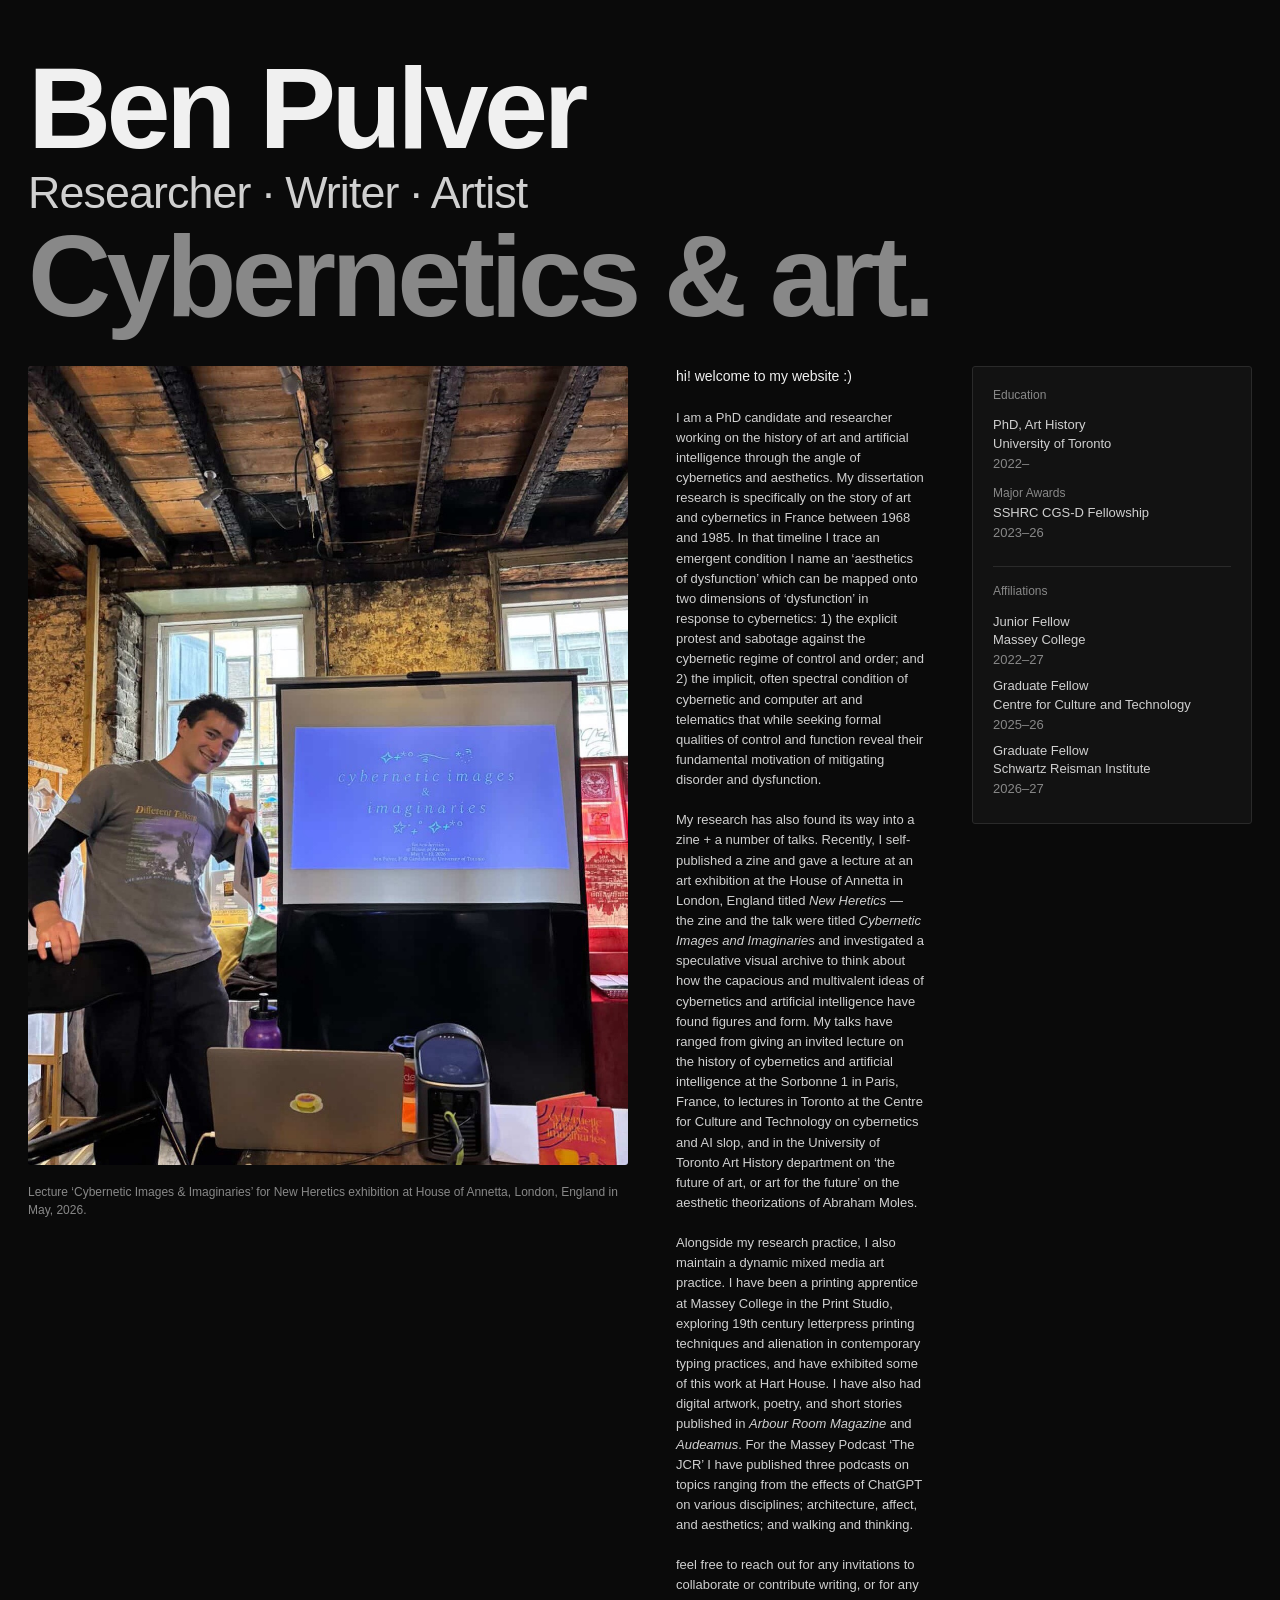
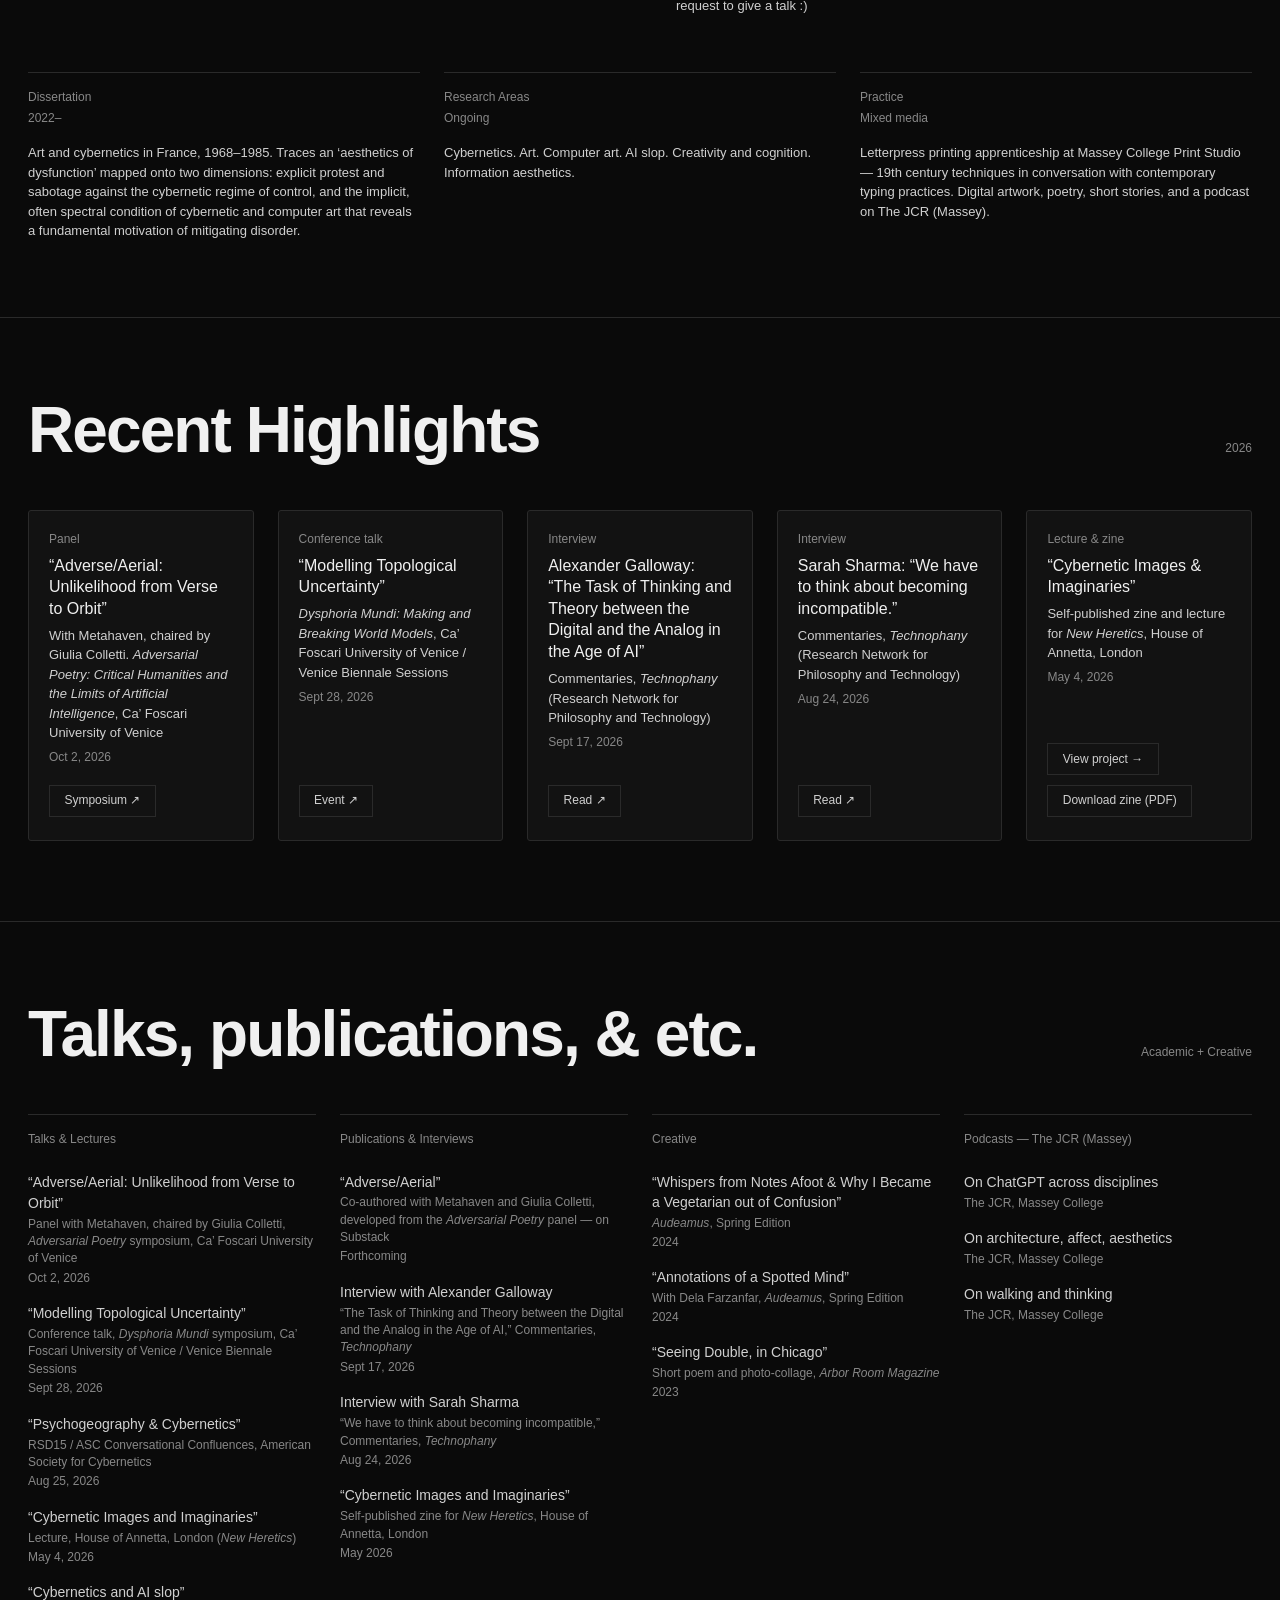
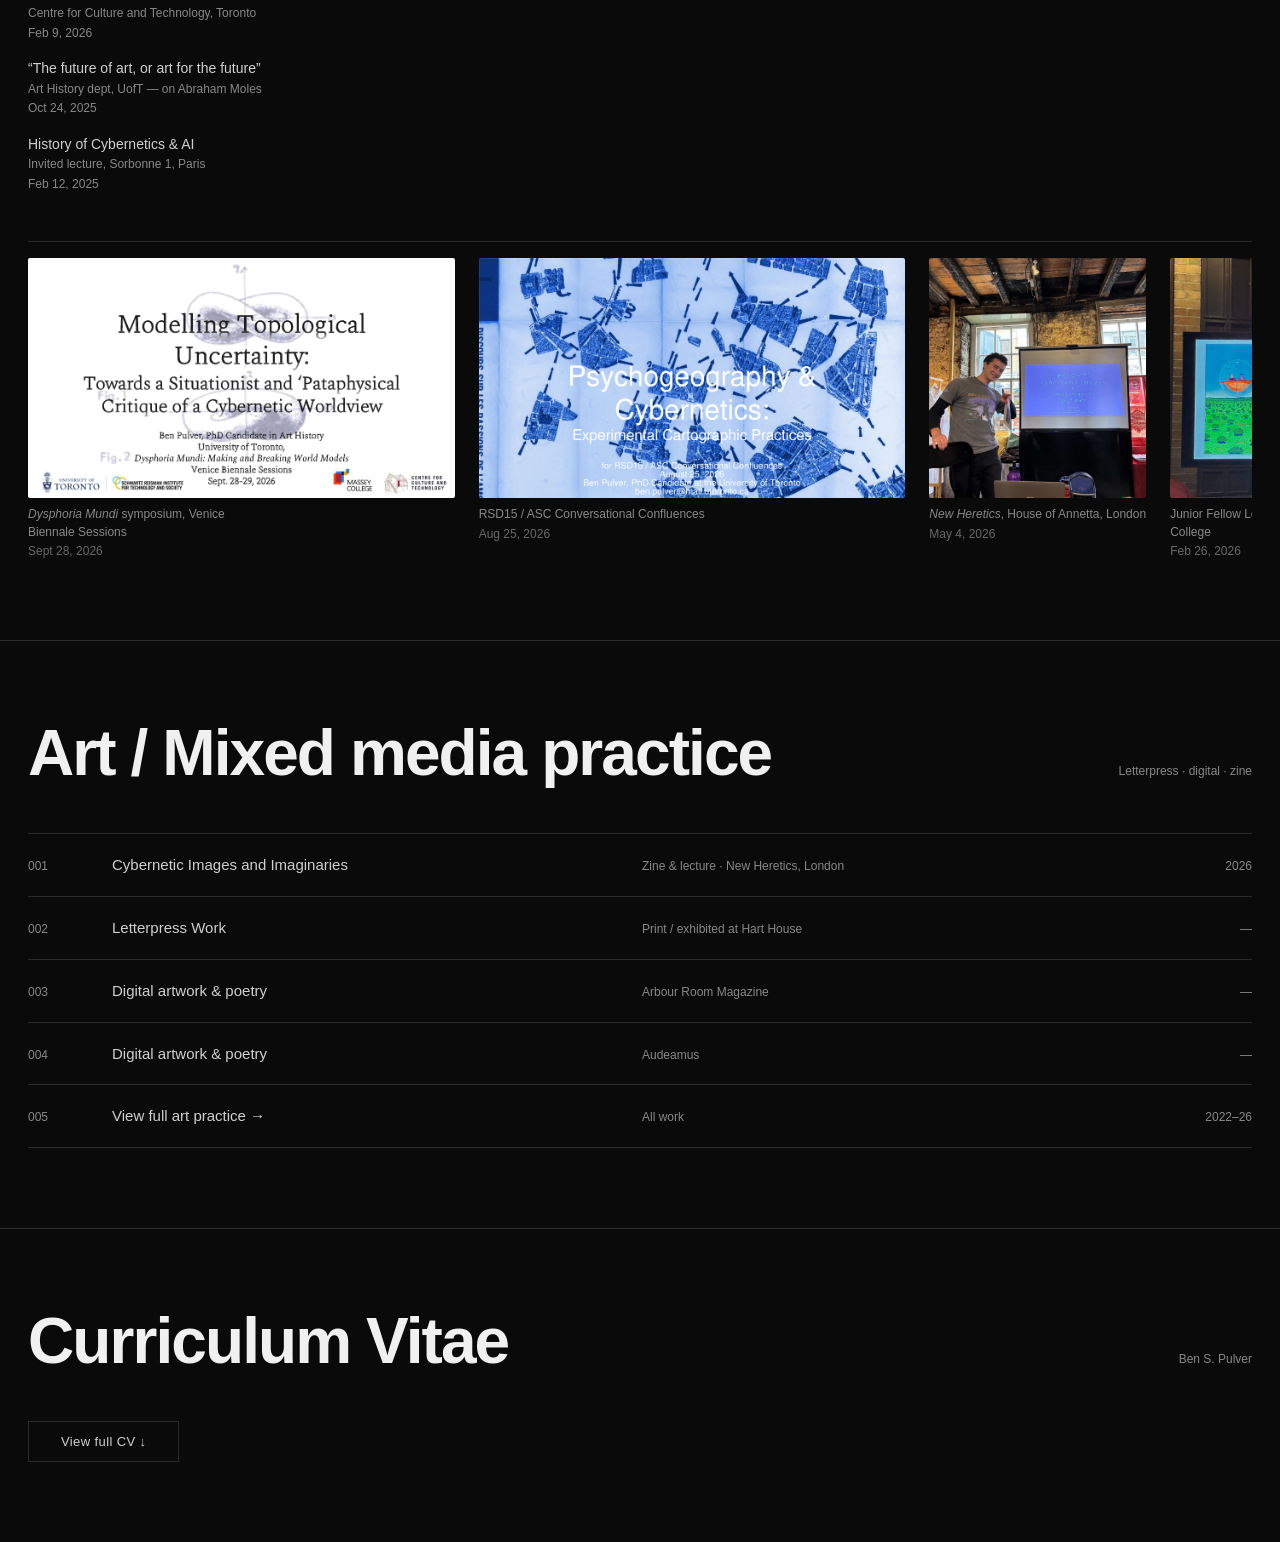
==== index.html @ 5dc437c5 "Creative column: list specific Audeamus and Arbor Room pieces from CV Co-Authored-By: Claude Opus 5." ====
<!DOCTYPE html>
<html lang="en">
<head>
    <meta charset="UTF-8">
    <meta name="viewport" content="width=device-width, initial-scale=1.0">
    <title>Ben Pulver — Cybernetics, Art, Aesthetics</title>
    <link rel="stylesheet" href="bold.css?v=20261009b">
    <link rel="stylesheet" href="art.css?v=20261009b">
</head>
<body>
    <section class="hero">
        <div class="hero-title">
            <div class="video-text-wrap">
                <h1>
                    <span class="line">Ben Pulver</span>
                    <span class="line line--tagline">Researcher · Writer · Artist</span>
                    <span class="line line--accent">Cybernetics &amp; art.</span>
                </h1>
                <video class="text-video" autoplay loop muted playsinline>
                    <source src="assets/water.mp4" type="video/mp4">
                    <source src="assets/water-raw.mov" type="video/quicktime">
                </video>
            </div>

            <div class="hero-intro">
                <figure class="hero-photo">
                    <img src="assets/talk-london.jpg" alt="Ben Pulver presenting Cybernetic Images and Imaginaries at House of Annetta, London">
                    <figcaption>Lecture &lsquo;Cybernetic Images &amp; Imaginaries&rsquo; for New Heretics exhibition at House of Annetta, London, England in May, 2026.</figcaption>
                </figure>
                <aside class="hero-aside">
                    <p class="welcome-line">hi! welcome to my website :)</p>
                    <p>
                        I am a PhD candidate and researcher working on the history of art and artificial intelligence through the angle of cybernetics and aesthetics. My dissertation research is specifically on the story of art and cybernetics in France between 1968 and 1985. In that timeline I trace an emergent condition I name an &lsquo;aesthetics of dysfunction&rsquo; which can be mapped onto two dimensions of &lsquo;dysfunction&rsquo; in response to cybernetics: 1) the explicit protest and sabotage against the cybernetic regime of control and order; and 2) the implicit, often spectral condition of cybernetic and computer art and telematics that while seeking formal qualities of control and function reveal their fundamental motivation of mitigating disorder and dysfunction.
                    </p>
                    <p>
                        My research has also found its way into a zine + a number of talks. Recently, I self-published a zine and gave a lecture at an art exhibition at the House of Annetta in London, England titled <em>New Heretics</em> &mdash; the zine and the talk were titled <em>Cybernetic Images and Imaginaries</em> and investigated a speculative visual archive to think about how the capacious and multivalent ideas of cybernetics and artificial intelligence have found figures and form. My talks have ranged from giving an invited lecture on the history of cybernetics and artificial intelligence at the Sorbonne 1 in Paris, France, to lectures in Toronto at the Centre for Culture and Technology on cybernetics and AI slop, and in the University of Toronto Art History department on &lsquo;the future of art, or art for the future&rsquo; on the aesthetic theorizations of Abraham Moles.
                    </p>
                    <p>
                        Alongside my research practice, I also maintain a dynamic mixed media art practice. I have been a printing apprentice at Massey College in the Print Studio, exploring 19th century letterpress printing techniques and alienation in contemporary typing practices, and have exhibited some of this work at Hart House. I have also had digital artwork, poetry, and short stories published in <em>Arbour Room Magazine</em> and <em>Audeamus</em>. For the Massey Podcast &lsquo;The JCR&rsquo; I have published three podcasts on topics ranging from the effects of ChatGPT on various disciplines; architecture, affect, and aesthetics; and walking and thinking.
                    </p>
                    <p class="hero-meta">
                        feel free to reach out for any invitations to collaborate or contribute writing, or for any request to give a talk :)
                    </p>
                </aside>
                <aside class="hero-cv">
                    <div class="cv-block">
                        <span class="cv-label">Education</span>
                        <div class="cv-item">
                            <span>PhD, Art History</span>
                            <span>University of Toronto</span>
                            <span class="cv-date">2022&ndash;</span>
                        </div>
                        <div class="cv-item">
                            <span class="cv-sublabel">Major Awards</span>
                            <span>SSHRC CGS-D Fellowship</span>
                            <span class="cv-date">2023&ndash;26</span>
                        </div>
                    </div>

                    <div class="cv-block">
                        <span class="cv-label">Affiliations</span>
                        <div class="cv-item">
                            <span>Junior Fellow</span>
                            <span>Massey College</span>
                            <span class="cv-date">2022&ndash;27</span>
                        </div>
                        <div class="cv-item">
                            <span>Graduate Fellow</span>
                            <span>Centre for Culture and Technology</span>
                            <span class="cv-date">2025&ndash;26</span>
                        </div>
                        <div class="cv-item">
                            <span>Graduate Fellow</span>
                            <span>Schwartz Reisman Institute</span>
                            <span class="cv-date">2026&ndash;27</span>
                        </div>
                    </div>
                </aside>
            </div>
        </div>

        <div class="hero-columns">
            <div class="col">
                <span class="col-label">Dissertation</span>
                <span class="col-date">2022&ndash;</span>
                <p>
                    Art and cybernetics in France, 1968&ndash;1985. Traces an &lsquo;aesthetics of dysfunction&rsquo; mapped onto two dimensions: explicit protest and sabotage against the cybernetic regime of control, and the implicit, often spectral condition of cybernetic and computer art that reveals a fundamental motivation of mitigating disorder.
                </p>
            </div>
            <div class="col">
                <span class="col-label">Research Areas</span>
                <span class="col-date">Ongoing</span>
                <p>
                    Cybernetics. Art. Computer art. AI slop. Creativity and cognition. Information aesthetics.
                </p>
            </div>
            <div class="col">
                <span class="col-label">Practice</span>
                <span class="col-date">Mixed media</span>
                <p>
                    Letterpress printing apprenticeship at Massey College Print Studio &mdash; 19th century techniques in conversation with contemporary typing practices. Digital artwork, poetry, short stories, and a podcast on The JCR (Massey).
                </p>
            </div>
        </div>

    </section>

    <section class="section" id="highlights">
        <div class="section-head section-head--plain">
            <h2>Recent Highlights</h2>
            <span class="section-meta">2026</span>
        </div>

        <div class="highlights-grid">
            <article class="highlight">
                <span class="highlight-kind">Panel</span>
                <h3 class="highlight-title">&ldquo;Adverse/Aerial: Unlikelihood from Verse to Orbit&rdquo;</h3>
                <p class="highlight-meta">With Metahaven, chaired by Giulia Colletti. <em>Adversarial Poetry: Critical Humanities and the Limits of Artificial Intelligence</em>, Ca&rsquo; Foscari University of Venice</p>
                <span class="highlight-date">Oct 2, 2026</span>
                <div class="highlight-links">
                    <a href="https://www.unive.it/web/en/19108/home" target="_blank" rel="noopener">Symposium &nearr;</a>
                </div>
            </article>
            <article class="highlight">
                <span class="highlight-kind">Conference talk</span>
                <h3 class="highlight-title">&ldquo;Modelling Topological Uncertainty&rdquo;</h3>
                <p class="highlight-meta"><em>Dysphoria Mundi: Making and Breaking World Models</em>, Ca&rsquo; Foscari University of Venice / Venice Biennale Sessions</p>
                <span class="highlight-date">Sept 28, 2026</span>
                <div class="highlight-links">
                    <a href="https://www.unive.it/data/agenda/8/118968" target="_blank" rel="noopener">Event &nearr;</a>
                </div>
            </article>
            <article class="highlight">
                <span class="highlight-kind">Interview</span>
                <h3 class="highlight-title">Alexander Galloway: &ldquo;The Task of Thinking and Theory between the Digital and the Analog in the Age of AI&rdquo;</h3>
                <p class="highlight-meta">Commentaries, <em>Technophany</em> (Research Network for Philosophy and Technology)</p>
                <span class="highlight-date">Sept 17, 2026</span>
                <div class="highlight-links">
                    <a href="https://philotechne.substack.com/p/commentaries-the-task-of-thinking" target="_blank" rel="noopener">Read &nearr;</a>
                </div>
            </article>
            <article class="highlight">
                <span class="highlight-kind">Interview</span>
                <h3 class="highlight-title">Sarah Sharma: &ldquo;We have to think about becoming incompatible.&rdquo;</h3>
                <p class="highlight-meta">Commentaries, <em>Technophany</em> (Research Network for Philosophy and Technology)</p>
                <span class="highlight-date">Aug 24, 2026</span>
                <div class="highlight-links">
                    <a href="https://philotechne.substack.com/p/commentaries-we-have-to-think-about" target="_blank" rel="noopener">Read &nearr;</a>
                </div>
            </article>
            <article class="highlight">
                <span class="highlight-kind">Lecture &amp; zine</span>
                <h3 class="highlight-title">&ldquo;Cybernetic Images &amp; Imaginaries&rdquo;</h3>
                <p class="highlight-meta">Self-published zine and lecture for <em>New Heretics</em>, House of Annetta, London</p>
                <span class="highlight-date">May 4, 2026</span>
                <div class="highlight-links">
                    <a href="art.html#heretics" >View project &rarr;</a>
                    <a href="assets/art/cybernetic-images-imaginaries.pdf" download>Download zine (PDF)</a>
                </div>
            </article>
        </div>
    </section>

    <section class="section" id="writing">
        <div class="section-head section-head--plain">
            <h2>Talks, publications, &amp; etc.</h2>
            <span class="section-meta">Academic + Creative</span>
        </div>

        <div class="writing-grid">
            <div class="writing-col">
                <span class="col-label">Talks &amp; Lectures</span>
                <div class="writing-item">
                    <a href="https://www.unive.it/web/en/19108/home" target="_blank" rel="noopener"><strong>&ldquo;Adverse/Aerial: Unlikelihood from Verse to Orbit&rdquo;</strong></a>
                    <span>Panel with Metahaven, chaired by Giulia Colletti, <em>Adversarial Poetry</em> symposium, Ca&rsquo; Foscari University of Venice</span><span>Oct 2, 2026</span>
                </div>
                <div class="writing-item">
                    <a href="https://www.unive.it/data/agenda/8/118968" target="_blank" rel="noopener"><strong>&ldquo;Modelling Topological Uncertainty&rdquo;</strong></a>
                    <span>Conference talk, <em>Dysphoria Mundi</em> symposium, Ca&rsquo; Foscari University of Venice / Venice Biennale Sessions</span><span>Sept 28, 2026</span>
                </div>
                <div class="writing-item">
                    <a href="#"><strong>&ldquo;Psychogeography &amp; Cybernetics&rdquo;</strong></a>
                    <span>RSD15 / ASC Conversational Confluences, American Society for Cybernetics</span><span>Aug 25, 2026</span>
                </div>
                <div class="writing-item">
                    <a href="art.html#heretics"><strong>&ldquo;Cybernetic Images and Imaginaries&rdquo;</strong></a>
                    <span>Lecture, House of Annetta, London (<em>New Heretics</em>)</span><span>May 4, 2026</span>
                </div>
                <div class="writing-item">
                    <a href="#"><strong>&ldquo;Cybernetics and AI slop&rdquo;</strong></a>
                    <span>Centre for Culture and Technology, Toronto</span><span>Feb 9, 2026</span>
                </div>
                <div class="writing-item">
                    <a href="#"><strong>&ldquo;The future of art, or art for the future&rdquo;</strong></a>
                    <span>Art History dept, UofT &mdash; on Abraham Moles</span><span>Oct 24, 2025</span>
                </div>
                <div class="writing-item">
                    <a href="https://journal.dampress.org/en/words/cycle-de-conferences-rencontres-avec-des-chercheurs-5/art-et-cybernetique-de-l-information-et-du-calcul-comme-medium" target="_blank" rel="noopener"><strong>History of Cybernetics &amp; AI</strong></a>
                    <span>Invited lecture, Sorbonne 1, Paris</span><span>Feb 12, 2025</span>
                </div>
            </div>

            <div class="writing-col">
                <span class="col-label">Publications &amp; Interviews</span>
                <div class="writing-item">
                    <strong>&ldquo;Adverse/Aerial&rdquo;</strong>
                    <span>Co-authored with Metahaven and Giulia Colletti, developed from the <em>Adversarial Poetry</em> panel &mdash; on Substack</span><span>Forthcoming</span>
                </div>
                <div class="writing-item">
                    <a href="https://philotechne.substack.com/p/commentaries-the-task-of-thinking" target="_blank" rel="noopener"><strong>Interview with Alexander Galloway</strong></a>
                    <span>&ldquo;The Task of Thinking and Theory between the Digital and the Analog in the Age of AI,&rdquo; Commentaries, <em>Technophany</em></span><span>Sept 17, 2026</span>
                </div>
                <div class="writing-item">
                    <a href="https://philotechne.substack.com/p/commentaries-we-have-to-think-about" target="_blank" rel="noopener"><strong>Interview with Sarah Sharma</strong></a>
                    <span>&ldquo;We have to think about becoming incompatible,&rdquo; Commentaries, <em>Technophany</em></span><span>Aug 24, 2026</span>
                </div>
                <div class="writing-item">
                    <a href="art.html#heretics"><strong>&ldquo;Cybernetic Images and Imaginaries&rdquo;</strong></a>
                    <span>Self-published zine for <em>New Heretics</em>, House of Annetta, London</span><span>May 2026</span>
                </div>
            </div>

            <div class="writing-col">
                <span class="col-label">Creative</span>
                <div class="writing-item">
                    <strong>&ldquo;Whispers from Notes Afoot &amp; Why I Became a Vegetarian out of Confusion&rdquo;</strong>
                    <span><em>Audeamus</em>, Spring Edition</span><span>2024</span>
                </div>
                <div class="writing-item">
                    <strong>&ldquo;Annotations of a Spotted Mind&rdquo;</strong>
                    <span>With Dela Farzanfar, <em>Audeamus</em>, Spring Edition</span><span>2024</span>
                </div>
                <div class="writing-item">
                    <strong>&ldquo;Seeing Double, in Chicago&rdquo;</strong>
                    <span>Short poem and photo-collage, <em>Arbor Room Magazine</em></span><span>2023</span>
                </div>
            </div>

            <div class="writing-col">
                <span class="col-label">Podcasts &mdash; The JCR (Massey)</span>
                <div class="writing-item">
                    <a href="https://podcasts.apple.com/ca/podcast/chatgpt-friend-or-foe-move-fast-and-break-things/id1669100558?i=1000611879390" target="_blank" rel="noopener"><strong>On ChatGPT across disciplines</strong></a>
                    <span>The JCR, Massey College</span>
                </div>
                <div class="writing-item">
                    <a href="https://podcasts.apple.com/ca/podcast/happy-buildings/id1669100558?i=1000650833648" target="_blank" rel="noopener"><strong>On architecture, affect, aesthetics</strong></a>
                    <span>The JCR, Massey College</span>
                </div>
                <div class="writing-item">
                    <a href="https://podcasts.apple.com/ca/podcast/the-long-walk/id1669100558?i=1000748525128" target="_blank" rel="noopener"><strong>On walking and thinking</strong></a>
                    <span>The JCR, Massey College</span>
                </div>
            </div>
        </div>

        <div class="photo-strip">
            <figure>
                <img src="assets/dysphoria_slow.gif" alt="Modelling Topological Uncertainty — Dysphoria Mundi symposium, Venice Biennale Sessions">
                <figcaption><em>Dysphoria Mundi</em> symposium, Venice Biennale Sessions<span class="cap-date">Sept 28, 2026</span></figcaption>
            </figure>
            <figure>
                <img src="assets/asc_slow.gif" alt="Psychogeography and Cybernetics — RSD15 / ASC Conversational Confluences">
                <figcaption>RSD15 / ASC Conversational Confluences<span class="cap-date">Aug 25, 2026</span></figcaption>
            </figure>
            <figure>
                <img src="assets/talk-london.jpg" alt="Lecture at House of Annetta, London">
                <figcaption><em>New Heretics</em>, House of Annetta, London<span class="cap-date">May 4, 2026</span></figcaption>
            </figure>
            <figure>
                <img src="assets/talk-massey-1.jpg" alt="Junior Fellow Lecture Series, Massey College">
                <figcaption>Junior Fellow Lecture Series, Massey College<span class="cap-date">Feb 26, 2026</span></figcaption>
            </figure>
            <figure>
                <img src="assets/talk-massey-2.jpg" alt="Presenting at the Junior Fellow Lecture Series, Massey College">
                <figcaption>Junior Fellow Lecture Series, Massey College<span class="cap-date">Feb 26, 2026</span></figcaption>
            </figure>
            <figure>
                <img src="assets/talk-cct-2.jpg" alt="Slop in the Machine — Centre for Culture and Technology">
                <figcaption>&ldquo;Slop in the Machine,&rdquo; Centre for Culture and Technology<span class="cap-date">Feb 9, 2026</span></figcaption>
            </figure>
            <figure>
                <img src="assets/talk-cct-1.jpg" alt="Slop in the Machine — presenting at the Centre for Culture and Technology">
                <figcaption>&ldquo;Slop in the Machine,&rdquo; Centre for Culture and Technology<span class="cap-date">Feb 9, 2026</span></figcaption>
            </figure>
            <figure>
                <img src="assets/talk-library-1.jpg" alt="Works in Progress series, Department of Art History, University of Toronto">
                <figcaption>Works in Progress series, Art History, University of Toronto<span class="cap-date">Oct 24, 2025</span></figcaption>
            </figure>
            <figure>
                <img src="assets/talk-sorbonne.jpg" alt="Poster for Art et cybernétique de l&rsquo;information et du calcul comme médium, Sorbonne, February 12, 2025">
                <figcaption>Invited lecture at the Sorbonne on Art, Cybernetics, and AI, 2025.<span class="cap-date">Feb 12, 2025</span></figcaption>
            </figure>
        </div>
    </section>

    <section class="section" id="art">
        <div class="section-head section-head--plain">
            <h2>Art / Mixed media practice</h2>
            <span class="section-meta">Letterpress &middot; digital &middot; zine</span>
        </div>

        <div class="project-list">
            <a href="art.html#heretics" class="project-row">
                <span class="proj-num">001</span>
                <span class="proj-title">Cybernetic Images and Imaginaries</span>
                <span class="proj-type">Zine &amp; lecture &middot; New Heretics, London</span>
                <span class="proj-year">2026</span>
            </a>
            <a href="art.html#printmaking" class="project-row">
                <span class="proj-num">002</span>
                <span class="proj-title">Letterpress Work</span>
                <span class="proj-type">Print / exhibited at Hart House</span>
                <span class="proj-year">&mdash;</span>
            </a>
            <a href="art.html#digital" class="project-row">
                <span class="proj-num">003</span>
                <span class="proj-title">Digital artwork &amp; poetry</span>
                <span class="proj-type">Arbour Room Magazine</span>
                <span class="proj-year">&mdash;</span>
            </a>
            <a href="art.html#digital" class="project-row">
                <span class="proj-num">004</span>
                <span class="proj-title">Digital artwork &amp; poetry</span>
                <span class="proj-type">Audeamus</span>
                <span class="proj-year">&mdash;</span>
            </a>
            <a href="art.html" class="project-row">
                <span class="proj-num">005</span>
                <span class="proj-title">View full art practice &rarr;</span>
                <span class="proj-type">All work</span>
                <span class="proj-year">2022&ndash;26</span>
            </a>
        </div>
    </section>
    <section class="section" id="cv">
        <div class="section-head section-head--plain">
            <h2>Curriculum Vitae</h2>
            <span class="section-meta">Ben S. Pulver</span>
        </div>

        <button class="cv-toggle" id="cv-toggle">View full CV ↓</button>

        <div class="cv-full" id="cv-content" style="display: none;">
            <div class="cv-section">
                <h3 class="cv-section-title">Education</h3>

                <div class="cv-entry-full">
                    <div class="cv-entry-head">
                        <strong>PhD, Art History</strong>
                        <span class="cv-year-right">2022 &ndash; Present</span>
                    </div>
                    <p>Thesis: on the convergence of cybernetics and aesthetics, primarily in France, 1960s&ndash;1980s.</p>
                    <p>University of Toronto, Toronto, ON &middot; GPA: 4.3 (A+)</p>
                    <p class="cv-sub-label">Awards &amp; Fellowships:</p>
                    <ul>
                        <li>Department of Art History Doctoral Scholarship <span class="cv-year-inline">2022</span></li>
                        <li>Doctoral Recruitment Scholarship from the Faculty of Arts and Sciences <span class="cv-year-inline">2022</span></li>
                        <li>Junior Fellowship in Residence at Massey College <span class="cv-year-inline">2022&ndash;2027</span></li>
                        <li>Letterpress Printing Apprentice in the Massey College Bib Room <span class="cv-year-inline">2023</span></li>
                        <li>FAST Scholarship (previously titled the France IDC Scholarship) <span class="cv-year-inline">2023</span></li>
                        <li>SSHRC CGS-D Doctoral Fellowship <span class="cv-year-inline">2023&ndash;2026</span></li>
                        <li>Moira Whalon Prize: &ldquo;recognizes Junior Fellows at Massey College who more than anyone have embodied the spirit and the ethos of the college&rdquo; <span class="cv-year-inline">2024</span></li>
                        <li>Graduate Research Fellow at the Centre for Culture and Technology, University of Toronto <span class="cv-year-inline">2025&ndash;2026</span></li>
                        <li>FAST Scholarship (previously titled the France IDC Scholarship) <span class="cv-year-inline">2026&ndash;2027</span></li>
                        <li>Graduate Fellow at the Schwartz Reisman Institute for Technology and Society <span class="cv-year-inline">2026&ndash;2027</span></li>
                    </ul>
                </div>

                <div class="cv-entry-full">
                    <div class="cv-entry-head">
                        <strong>Postgraduate Certificate: Jnanapravaha Institute</strong>
                        <span class="cv-year-right">2024</span>
                    </div>
                    <p>&ldquo;Aesthetics, Culture, Technology,&rdquo; online, Winter Semester</p>
                </div>

                <div class="cv-entry-full">
                    <div class="cv-entry-head">
                        <strong>Master of Arts, Art History</strong>
                        <span class="cv-year-right">2020 &ndash; 2022</span>
                    </div>
                    <p>Queen&rsquo;s University, Kingston, ON &middot; GPA: 4.15</p>
                    <p class="cv-sub-label">Awards:</p>
                    <ul>
                        <li>Arthur B. McDonald Prize for Academic Excellence ($15,000) &ndash; turned down <span class="cv-year-inline">2020&ndash;2021</span></li>
                        <li>Tri-Council Recipient Recognition Award ($5,000) <span class="cv-year-inline">2020&ndash;2021</span></li>
                        <li>SSHRC J.-A. Bombardier Canada Graduate Scholarship ($17,500) <span class="cv-year-inline">2020&ndash;2021</span></li>
                        <li>DAAD Scholarship for Short Term Research in Germany (turned down due to COVID-19) <span class="cv-year-inline">Aug 2021</span></li>
                        <li>Ontario Graduate Scholarship (OGS) ($15,000) <span class="cv-year-inline">2021&ndash;2022</span></li>
                        <li>David Edney Research Travel Award, Paris, France <span class="cv-year-inline">2022</span></li>
                    </ul>
                </div>

                <div class="cv-entry-full">
                    <div class="cv-entry-head">
                        <strong>Bachelor of Arts (Honours), Art History Major, Philosophy Minor</strong>
                        <span class="cv-year-right">2015 &ndash; 2020</span>
                    </div>
                    <p>Queen&rsquo;s University, Kingston, ON &middot; GPA of Art History Major: 3.9</p>
                    <p>University of Aberdeen, Scotland, UK, Exchange Semester <span class="cv-year-inline">2018</span></p>
                    <p class="cv-sub-label">Awards:</p>
                    <ul>
                        <li>Dean&rsquo;s Honour List <span class="cv-year-inline">2015&ndash;2020</span></li>
                        <li>Degree with Distinction <span class="cv-year-inline">2020</span></li>
                        <li>Arts and Science Undergraduate Research Fund Award ($470) <span class="cv-year-inline">2019</span></li>
                        <li>Blakely Family International Study Award ($2,700) <span class="cv-year-inline">2017</span></li>
                        <li>Mary and John Barnett Admission Scholarship ($2,000) <span class="cv-year-inline">2015</span></li>
                    </ul>
                </div>
            </div>

            <div class="cv-section">
                <h3 class="cv-section-title">Languages</h3>
                <ul>
                    <li>French: high proficiency; capacity to work in archives, professional setting, passed French PhD Exam</li>
                    <li>Italian: elementary proficiency, passed Italian language exam</li>
                    <li>English: native speaker</li>
                </ul>
            </div>

            <div class="cv-section">
                <h3 class="cv-section-title">Research Work</h3>

                <div class="cv-entry-full">
                    <div class="cv-entry-head">
                        <strong>Research Assistant, Supervised by Dr. Elizabeth Harney, University of Toronto</strong>
                        <span class="cv-year-right">2023 &ndash; Present</span>
                    </div>
                    <p>Collected articles and information for a book publication; coordinated getting image and text reprint rights; co-organized art symposiums</p>
                </div>

                <div class="cv-entry-full">
                    <div class="cv-entry-head">
                        <strong>Research Assistant, Supervised by Dr. Goldman, University of Toronto</strong>
                        <span class="cv-year-right">2023 &ndash; 2025</span>
                    </div>
                    <p>Primary coordinator with contributors for a book publication; managing timeline documents and contributor documents; editorial work</p>
                </div>

                <div class="cv-entry-full">
                    <div class="cv-entry-head">
                        <strong>Agnes Etherington Art Centre, Practicum Student, Supervised by Dr. Kerr</strong>
                        <span class="cv-year-right">May &ndash; July 2021</span>
                    </div>
                    <p>Conducted research regarding net.art acquisition and exhibition, explored frameworks for possibility of net.art exhibition at the Agnes Etherington Art Centre</p>
                </div>

                <div class="cv-entry-full">
                    <div class="cv-entry-head">
                        <strong>Graduate Research Fellowship, Supervised by Dr. Kennedy, Queen&rsquo;s University</strong>
                        <span class="cv-year-right">2021</span>
                    </div>
                    <p>Collected and organized data related to born-digital preservation projects and symposia working to establish a history of early computer and born digital media and art</p>
                </div>
            </div>

            <div class="cv-section">
                <h3 class="cv-section-title">Publications and Presentations</h3>

                <div class="cv-entry-full">
                    <div class="cv-entry-head">
                        <span>Pulver, Ben, Metahaven, and Giulia Colletti. &ldquo;Adverse/Aerial.&rdquo; Co-authored article developed from the panel at <em>Adversarial Poetry</em>, to be published on Substack. (forthcoming)</span>
                    </div>
                </div>
                <div class="cv-entry-full">
                    <div class="cv-entry-head">
                        <span>Pulver, Ben, with Metahaven; chaired by Giulia Colletti. &ldquo;Adverse/Aerial: Unlikelihood from Verse to Orbit,&rdquo; panel at <em>Adversarial Poetry: Critical Humanities and the Limits of Artificial Intelligence</em>, Ca&rsquo; Foscari University of Venice, Venice, Italy, October 2, 2026.</span>
                    </div>
                </div>
                <div class="cv-entry-full">
                    <div class="cv-entry-head">
                        <span>Pulver, Ben. &ldquo;Modelling Topological Uncertainty: Towards a Situationist and Pataphysical Critique of a Cybernetic Worldview,&rdquo; paper presented at <em>Dysphoria Mundi</em>, Venice Biennale Sessions, Ca&rsquo; Foscari University of Venice, Venice, Italy, September 28, 2026.</span>
                    </div>
                </div>
                <div class="cv-entry-full">
                    <div class="cv-entry-head">
                        <span>Pulver, Ben. &ldquo;Commentaries: The Task of Thinking and Theory between the Digital and the Analog in the Age of AI.&rdquo; Interview with Alexander Galloway. <em>Technophany</em>, Commentaries, Research Network for Philosophy and Technology, September 17, 2026.</span>
                    </div>
                </div>
                <div class="cv-entry-full">
                    <div class="cv-entry-head">
                        <span>Pulver, Ben. &ldquo;Commentaries: &lsquo;We have to think about becoming incompatible.&rsquo;&rdquo; Interview with Sarah Sharma. <em>Technophany</em>, Commentaries, Research Network for Philosophy and Technology, August 24, 2026.</span>
                    </div>
                </div>
                <div class="cv-entry-full">
                    <div class="cv-entry-head">
                        <span>Pulver, Ben. &ldquo;Noisy Images&mdash;Kitsch, Cybernetics, and AI&rdquo; paper presented at <em>Noisy Systems: Aesthetics, Epistemology, Computation</em>, Max Planck Institute, Rome, Italy, June 4, 2026.</span>
                    </div>
                </div>
                <div class="cv-entry-full">
                    <div class="cv-entry-head">
                        <span>Pulver, Ben. &ldquo;Cybernetic Images and Imaginaries,&rdquo; lecture and zine publication for <em>New Heretics</em>, House of Annetta, London, England, May 4, 2026.</span>
                    </div>
                </div>
                <div class="cv-entry-full">
                    <div class="cv-entry-head">
                        <span>Pulver, Ben. &ldquo;Beyond the Human&hellip; Neural Networks, Turtles, and Choreographies for the Future between Cybernetics and AI,&rdquo; Junior Fellow Lecture Series, Massey College, University of Toronto, February 26, 2026.</span>
                    </div>
                </div>
                <div class="cv-entry-full">
                    <div class="cv-entry-head">
                        <span>Pulver, Ben. &ldquo;Computers, Art, Kitsch: from Abraham Moles to AI Slop,&rdquo; Monday Night Seminar at the Centre for Culture and Technology, University of Toronto, Canada. February 9, 2026.</span>
                    </div>
                </div>
                <div class="cv-entry-full">
                    <div class="cv-entry-head">
                        <span>Pulver, Ben. &ldquo;<em>Art Ex Machina</em>, an Art for the Future (or, the Future of Art).&rdquo; Presentation for Art History Department Lecture Series. Toronto, Canada. October 24, 2025.</span>
                    </div>
                </div>
                <div class="cv-entry-full">
                    <div class="cv-entry-head">
                        <span class="cv-cite">Sacks, Kim, Lartigaud, David-Olivier, Le Roux, Ronan, Pulver, Benjamin. &laquo;&nbsp;Art et cybern&eacute;tique&nbsp;: de l&rsquo;information et du calcul comme m&eacute;dium&nbsp;&raquo;, in Chomarat-Ruiz, Catherine (dir.), <em>Cycle de conf&eacute;rences/rencontres avec des chercheurs (5)</em>, <em>Revue Design Arts Medias</em>, 06/2025, URL: https://journal.dampress.org/en/words/cycle-de-conferences-rencontres-avec-des-chercheurs-5/art-et-cybernetique-de-l-information-et-du-calcul-comme-medium</span>
                    </div>
                </div>
                <div class="cv-entry-full">
                    <div class="cv-entry-head">
                        <span>Pulver, Ben. &ldquo;La Tortue dans la Machine &mdash; Notes Sp&eacute;culatives vers une Mn&eacute;mosyne Cybern&eacute;tique de la Tortue.&rdquo; Presentation in French for Sorbonne Paris 1, Cycle de Conf&eacute;r&eacute;nces: &ldquo;Art et Cybern&eacute;tique de L&rsquo;Information et de Calcul Comme M&eacute;dium.&rdquo; Paris, France. February 12, 2025.</span>
                    </div>
                </div>
                <div class="cv-entry-full">
                    <div class="cv-entry-head">
                        <span>Pulver, Ben. &ldquo;Fashioning Enemies of the State: Investigating Sartorial Subversion in Soviet States.&rdquo; Presentation at Inquiry@Queen&rsquo;s Undergraduate Research Conference, Kingston, ON, April 15, 2020.</span>
                    </div>
                </div>
            </div>

            <div class="cv-section">
                <h3 class="cv-section-title">Conference Organizing</h3>

                <div class="cv-entry-full">
                    <div class="cv-entry-head">
                        <strong>Organizing Committee, Massey Arts Committee 2026</strong>
                        <span class="cv-year-right">2026 &ndash; Present</span>
                    </div>
                    <p>Helping to organize a conference at Massey College in Toronto on the subject of art-making in the age of AI, set for Fall 2026</p>
                </div>
                <div class="cv-entry-full">
                    <div class="cv-entry-head">
                        <strong>Organizing Committee, Wolleson Journal and Symposium</strong>
                        <span class="cv-year-right">2022 &ndash; 2024</span>
                    </div>
                    <p>Helping to organize and review, edit submissions for the Wolleson symposium in the art history department, University of Toronto</p>
                </div>
                <div class="cv-entry-full">
                    <div class="cv-entry-head">
                        <strong>Co-Chair, Context &amp; Meaning, Graduate Student Conference</strong>
                        <span class="cv-year-right">2021 &ndash; 2022</span>
                    </div>
                    <p>Co-organized the Queen&rsquo;s University graduate-run art history conference; managed an executive committee and completed administrative tasks: organized funding, keynote speaker, and logistics</p>
                </div>
            </div>

            <div class="cv-section">
                <h3 class="cv-section-title">Selected Exhibitions, Journal &amp; Magazine Publications</h3>

                <div class="cv-entry-full">
                    <div class="cv-entry-head">
                        <span>Zine and lecture for <em>New Heretics</em>, House of Annetta, London, England</span>
                        <span class="cv-year-right">2026</span>
                    </div>
                </div>
                <div class="cv-entry-full">
                    <div class="cv-entry-head">
                        <span>&ldquo;All that is Solid&rdquo; shown at the <em>Talking Walls Exhibition</em>, Hart House, University of Toronto</span>
                        <span class="cv-year-right">2023</span>
                    </div>
                </div>
                <div class="cv-entry-full">
                    <div class="cv-entry-head">
                        <span>&ldquo;Seeing Double, in Chicago&rdquo; short poem, photo-collage &mdash; selected for <em>Arbor Room Magazine</em></span>
                        <span class="cv-year-right">2023</span>
                    </div>
                </div>
                <div class="cv-entry-full">
                    <div class="cv-entry-head">
                        <span>&ldquo;Whispers from Notes Afoot &amp; Why I Became a Vegetarian out of Confusion&rdquo; in <em>Audeamus</em>, 2024 Spring Edition</span>
                        <span class="cv-year-right">2024</span>
                    </div>
                </div>
                <div class="cv-entry-full">
                    <div class="cv-entry-head">
                        <span>&ldquo;Annotations of a Spotted Mind&rdquo; with Dela Farzanfar in <em>Audeamus</em>, 2024 Spring Edition</span>
                        <span class="cv-year-right">2024</span>
                    </div>
                </div>
            </div>

            <div class="cv-section">
                <h3 class="cv-section-title">Volunteer &amp; Service</h3>

                <div class="cv-entry-full">
                    <div class="cv-entry-head">
                        <strong>Massey Arts Committee, Executive Member</strong>
                        <span class="cv-year-right">2022 &ndash; present</span>
                    </div>
                </div>
                <div class="cv-entry-full">
                    <div class="cv-entry-head">
                        <strong>Art History Writing Initiative, Student Coordinator</strong>
                        <span class="cv-year-right">2022 &ndash; present</span>
                    </div>
                </div>
                <div class="cv-entry-full">
                    <div class="cv-entry-head">
                        <strong>Co-Chair, Audeamus Literary and Visual Arts Journal, Massey College</strong>
                        <span class="cv-year-right">2022 &ndash; 2023</span>
                    </div>
                </div>
                <div class="cv-entry-full">
                    <div class="cv-entry-head">
                        <strong>Massey College, Organizer of the Community Service Committee</strong>
                        <span class="cv-year-right">2022 &ndash; 2024</span>
                    </div>
                </div>
                <div class="cv-entry-full">
                    <div class="cv-entry-head">
                        <strong>Massey Podcast: The JCR</strong>
                        <span class="cv-year-right">2023 &ndash; 2026</span>
                    </div>
                </div>
            </div>
        </div>
    </section>

    <div class="lightbox" id="lightbox">
        <img src="" alt="">
    </div>

    <script>
    (function() {
        var lb = document.getElementById('lightbox');
        var lbImg = lb.querySelector('img');
        document.addEventListener('click', function(e) {
            var img = e.target.closest('.photo-strip img, .hero-photo img');
            if (img) {
                lbImg.src = img.src;
                lbImg.alt = img.alt;
                lb.classList.add('active');
                return;
            }
            if (lb.classList.contains('active')) {
                lb.classList.remove('active');
            }
        });
        document.addEventListener('keydown', function(e) {
            if (e.key === 'Escape') lb.classList.remove('active');
        });

        var cvToggle = document.getElementById('cv-toggle');
        var cvContent = document.getElementById('cv-content');
        cvToggle.addEventListener('click', function() {
            var open = cvContent.style.display !== 'none';
            cvContent.style.display = open ? 'none' : 'block';
            cvToggle.textContent = open ? 'View full CV ↓' : 'Hide CV ↑';
        });
    })();
    </script>
</body>
</html>
---- bold.css ----
* {
    margin: 0;
    padding: 0;
    box-sizing: border-box;
}

:root {
    --bg: #0a0a0a;
    --text: #d0d0d0;
    --text-dim: #888;
    --text-bright: #f0f0f0;
    --accent: #888;
    --border: #2a2a2a;
    --grid-gap: 1.5rem;
    --edge: 1.75rem;
}

html {
    background: var(--bg);
}

body {
    font-family: 'Helvetica Neue', Helvetica, 'Inter', -apple-system, Arial, sans-serif;
    background: var(--bg);
    color: var(--text);
    font-size: 13px;
    line-height: 1.45;
    -webkit-font-smoothing: antialiased;
    min-height: 100vh;
}

a {
    color: inherit;
    text-decoration: none;
    transition: color 0.15s;
}

a:hover {
    color: var(--text-bright);
}

/* ─── Top strip ─── */

.top-strip {
    display: grid;
    grid-template-columns: 1fr 1fr 1fr 1fr auto auto;
    align-items: center;
    padding: var(--edge);
    gap: var(--grid-gap);
    border-bottom: 1px solid var(--border);
    font-size: 12px;
    color: var(--text-dim);
}

.top-strip a.alt-link {
    color: var(--text-dim);
    text-align: right;
}

.top-strip--solo {
    grid-template-columns: 1fr;
}

.top-strip--solo a.alt-link {
    text-align: left;
}

.top-strip a.alt-link:hover {
    color: var(--text-bright);
}

/* ─── Hero section ─── */

.hero {
    position: relative;
    display: grid;
    grid-template-columns: 3fr 1fr;
    gap: var(--grid-gap);
    padding: 3rem var(--edge) var(--edge);
}

.hero-title {
    grid-column: 1 / -1;
    grid-row: 1;
}

.video-text-wrap {
    position: relative;
    overflow: hidden;
    padding-bottom: 1em;
    /* water panel hugs the title so the shimmer isn't stretched */
    width: fit-content;
    max-width: 100%;
}


.hero-title h1 {
    font-size: clamp(3rem, 9vw, 9rem);
    font-weight: 700;
    line-height: 1.05;
    letter-spacing: -0.04em;
    color: var(--text-bright);
}

.line {
    display: block;
}

.line--tagline {
    font-size: clamp(1.5rem, 3.5vw, 3.5rem);
    color: var(--text);
    letter-spacing: -0.02em;
    font-weight: 500;
}

.line--accent {
    color: var(--text-dim);
}

/* ─── Water video behind headlines ─── */

.text-video {
    position: absolute;
    top: 0;
    left: 0;
    width: 100%;
    height: 100%;
    object-fit: cover;
    z-index: 0;
    pointer-events: none;
}

.hero-title h1 {
    position: relative;
    z-index: 1;
}


.section-head h2 {
    color: #aac3d8;
}

@media (prefers-reduced-motion: reduce) {
    .text-video {
        animation: none;
    }
}

.hero-intro {
    display: grid;
    grid-template-columns: minmax(0, 600px) minmax(0, 1fr) minmax(220px, 280px);
    gap: calc(var(--grid-gap) * 2);
    align-items: start;
    margin-top: 1rem;
}

.hero-aside {
    align-self: start;
}

.hero-aside p {
    font-size: 13px;
    line-height: 1.55;
    color: var(--text);
    max-width: 62ch;
}

.hero-aside p + p {
    margin-top: 1.25rem;
}

.welcome-line {
    color: var(--text-bright) !important;
    font-size: 14px !important;
    margin-bottom: 1rem !important;
}

.hero-aside .bunny {
    margin-top: 1.5rem;
    font-family: ui-monospace, 'SF Mono', Menlo, Consolas, monospace;
    font-size: 8px;
    line-height: 1.15;
    color: var(--text-dim);
    white-space: pre;
    overflow-x: auto;
}

.hero-meta {
    color: var(--text-dim);
}

.hero-meta a {
    color: var(--text);
    text-decoration: underline;
    text-underline-offset: 3px;
    text-decoration-thickness: 1px;
}

/* ─── Hero photo ─── */

.hero-photo {
    max-width: 600px;
}

.hero-photo img {
    width: 100%;
    height: auto;
    border-radius: 3px;
    cursor: pointer;
}

.hero-photo figcaption {
    font-size: 12px;
    color: var(--text-dim);
    margin-top: 0.75rem;
    line-height: 1.5;
}

/* ─── Hero columns (bottom row) ─── */

.hero-columns {
    grid-column: 1 / -1;
    grid-row: 2;
    margin-top: 2rem;
    display: grid;
    grid-template-columns: 1fr 1fr 1fr;
    gap: var(--grid-gap);
    align-self: start;
    padding-bottom: 3rem;
}

.col {
    display: flex;
    flex-direction: column;
    gap: 0.25rem;
    padding-top: 1rem;
    border-top: 1px solid var(--border);
}

.col-label {
    color: var(--text-dim);
    font-size: 12px;
}

.col-date {
    color: var(--text-dim);
    font-size: 12px;
    margin-bottom: 0.75rem;
}

.col p {
    font-size: 13px;
    line-height: 1.5;
}

/* ─── Hero CV sidebar ─── */

.hero-cv {
    align-self: start;
    display: flex;
    flex-direction: column;
    gap: 1.5rem;
    padding: 1.25rem 1.25rem 1.5rem;
    background: #121212;
    border: 1px solid var(--border);
    border-radius: 3px;
}

.hero-cv .cv-block:first-child {
    padding-top: 0;
    border-top: none;
}

.cv-block {
    display: flex;
    flex-direction: column;
    gap: 0.5rem;
    padding-top: 1rem;
    border-top: 1px solid var(--border);
}

.cv-label {
    color: var(--text-dim);
    font-size: 12px;
    margin-bottom: 0.25rem;
}

.cv-item {
    display: flex;
    flex-direction: column;
    line-height: 1.4;
    font-size: 13px;
}

.cv-item .cv-sublabel {
    color: var(--text-dim);
    font-size: 12px;
    margin-top: 0.25rem;
    margin-bottom: 0.15rem;
}

.cv-item .cv-date {
    color: var(--text-dim);
    margin-top: 2px;
}

/* ─── Page number indicator ─── */

.page-num {
    position: absolute;
    bottom: 1.25rem;
    left: var(--edge);
    font-size: clamp(2.5rem, 5vw, 4rem);
    font-weight: 700;
    color: var(--text);
    line-height: 1;
}

/* ─── Sections ─── */

.section {
    padding: 5rem var(--edge);
    border-top: 1px solid var(--border);
}

.section-head {
    display: grid;
    grid-template-columns: auto 1fr auto;
    align-items: baseline;
    gap: var(--grid-gap);
    margin-bottom: 3rem;
}

.section-head--plain {
    grid-template-columns: 1fr auto;
}

.page-num-small {
    font-size: 13px;
    color: var(--text-dim);
}

.section-head h2 {
    font-size: clamp(2rem, 5vw, 4rem);
    font-weight: 700;
    line-height: 1;
    letter-spacing: -0.03em;
    color: var(--text-bright);
}

.section-meta {
    font-size: 12px;
    color: var(--text-dim);
    text-align: right;
}

/* ─── Statement section ─── */

.statement-grid {
    display: grid;
    grid-template-columns: 1fr 1fr 1fr;
    gap: 3rem;
}

.statement-col {
    display: flex;
    flex-direction: column;
    gap: 1rem;
    padding-top: 1rem;
    border-top: 1px solid var(--border);
}

.statement-col .col-label {
    color: var(--text-dim);
    font-size: 12px;
    letter-spacing: 0.02em;
}

.statement-col p {
    font-size: 15px;
    line-height: 1.65;
    color: var(--text);
    max-width: 38ch;
}

/* ─── Project list (art section) ─── */

.project-list {
    display: flex;
    flex-direction: column;
}

.project-row {
    display: grid;
    grid-template-columns: 60px 1fr 1fr 80px;
    gap: var(--grid-gap);
    align-items: baseline;
    padding: 1.25rem 0;
    border-top: 1px solid var(--border);
    font-size: 15px;
    transition: padding 0.2s ease, color 0.15s;
}

.project-row:last-child {
    border-bottom: 1px solid var(--border);
}

.project-row:hover {
    padding-left: 1rem;
    color: var(--text-bright);
}

.proj-num {
    font-size: 12px;
    color: var(--text-dim);
}

.proj-title {
    font-weight: 500;
}

.proj-type {
    font-size: 12px;
    color: var(--text-dim);
}

.proj-year {
    font-size: 12px;
    color: var(--text-dim);
    text-align: right;
}

/* ─── Writing grid ─── */

/* ─── Recent highlights ─── */

.highlights-grid {
    display: grid;
    grid-template-columns: repeat(auto-fit, minmax(220px, 1fr));
    gap: var(--grid-gap);
}

.highlight {
    display: flex;
    flex-direction: column;
    gap: 0.4rem;
    padding: 1.25rem 1.25rem 1.4rem;
    background: #121212;
    border: 1px solid var(--border);
    border-radius: 3px;
}

.highlight-kind {
    font-size: 12px;
    color: var(--text-dim);
}

.highlight-title {
    font-size: 16px;
    font-weight: 500;
    line-height: 1.35;
    color: var(--text-bright);
}

.highlight-meta {
    font-size: 13px;
    line-height: 1.5;
    color: var(--text);
}

.highlight-date {
    font-size: 12px;
    color: var(--text-dim);
}

.highlight-links {
    display: flex;
    flex-wrap: wrap;
    gap: 0.6rem;
    margin-top: auto;
    padding-top: 0.75rem;
}

.highlight-links a {
    font-size: 12px;
    color: var(--text);
    border: 1px solid var(--border);
    padding: 0.4rem 0.9rem;
    transition: border-color 0.15s, color 0.15s;
}

.highlight-links a:hover {
    border-color: var(--text);
    color: var(--text-bright);
}

.writing-grid {
    display: grid;
    grid-template-columns: repeat(4, minmax(0, 1fr));
    gap: var(--grid-gap);
}

.writing-item > strong {
    font-weight: 500;
    font-size: 14px;
    color: var(--text);
}

.writing-col {
    padding-top: 1rem;
    border-top: 1px solid var(--border);
    display: flex;
    flex-direction: column;
    gap: 1rem;
}

.writing-col .col-label {
    margin-bottom: 0.5rem;
}

.writing-item {
    display: flex;
    flex-direction: column;
    gap: 2px;
}

.writing-item a {
    text-decoration: none;
}

.writing-item strong {
    font-weight: 500;
    font-size: 14px;
    color: var(--text);
}

.writing-item a:hover strong {
    color: var(--text-bright);
}

.writing-item span {
    font-size: 12px;
    color: var(--text-dim);
}

.writing-note {
    font-size: 13px;
    line-height: 1.5;
    color: var(--text);
    max-width: 30ch;
}

/* ─── Bottom strip ─── */

.bottom-strip {
    display: grid;
    grid-template-columns: 1fr 1fr 1fr 1fr;
    align-items: center;
    padding: var(--edge);
    gap: var(--grid-gap);
    border-top: 1px solid var(--border);
    font-size: 12px;
    color: var(--text-dim);
}

.bottom-strip a {
    color: var(--text);
}

.bottom-strip a:hover {
    color: var(--text-bright);
}

/* ─── CV section ─── */

.cv-toggle {
    background: none;
    border: 1px solid var(--border);
    color: var(--text);
    font-family: 'Helvetica Neue', Helvetica, Arial, sans-serif;
    font-size: 13px;
    letter-spacing: 0.03em;
    padding: 0.75rem 2rem;
    cursor: pointer;
    transition: border-color 0.15s, color 0.15s;
}

.cv-toggle:hover {
    border-color: var(--text);
    color: var(--text-bright);
}

.cv-full {
    max-width: 800px;
}

.cv-section {
    margin-bottom: 3rem;
}

.cv-section-title {
    font-size: 12px;
    text-transform: uppercase;
    letter-spacing: 0.08em;
    color: var(--text-dim);
    padding-bottom: 0.5rem;
    border-bottom: 1px solid var(--border);
    margin-bottom: 1.25rem;
}

.cv-entry-full {
    margin-bottom: 1.25rem;
}

.cv-entry-head {
    display: flex;
    justify-content: space-between;
    gap: 2rem;
    font-size: 13px;
    line-height: 1.5;
}

.cv-cite {
    overflow-wrap: anywhere;
}

.cv-entry-head strong {
    font-weight: 500;
    color: var(--text-bright);
}

.cv-year-right {
    font-size: 12px;
    color: var(--text-dim);
    white-space: nowrap;
    flex-shrink: 0;
}

.cv-entry-full p {
    font-size: 13px;
    line-height: 1.5;
    color: var(--text);
    margin-top: 2px;
}

.cv-sub-label {
    color: var(--text-dim) !important;
    font-size: 12px !important;
    margin-top: 0.5rem !important;
}

.cv-full ul {
    list-style: none;
    margin-top: 0.25rem;
}

.cv-full ul li {
    font-size: 13px;
    line-height: 1.5;
    color: var(--text);
    padding-left: 1rem;
    position: relative;
    display: flex;
    justify-content: space-between;
    gap: 1rem;
}

.cv-full ul li::before {
    content: '·';
    position: absolute;
    left: 0;
    color: var(--text-dim);
}

.cv-year-inline {
    font-size: 12px;
    color: var(--text-dim);
    white-space: nowrap;
    flex-shrink: 0;
}

/* ─── Photo strip ─── */

.photo-strip {
    display: flex;
    gap: var(--grid-gap);
    margin-top: 3rem;
    padding-top: 1rem;
    border-top: 1px solid var(--border);
    overflow-x: auto;
}

.photo-strip figure {
    margin: 0;
    display: flex;
    flex-direction: column;
    gap: 0.5rem;
    flex-shrink: 0;
}

.photo-strip figcaption {
    font-size: 12px;
    color: var(--text-dim);
    max-width: 240px;
}

.photo-strip figcaption .cap-date {
    display: block;
    margin-top: 2px;
    color: var(--text-dim);
    opacity: 0.75;
}

.photo-strip img {
    height: 240px;
    width: auto;
    object-fit: cover;
    border-radius: 2px;
    flex-shrink: 0;
    cursor: pointer;
    transition: opacity 0.15s;
}

.photo-strip img:hover {
    opacity: 0.8;
}

/* ─── Lightbox ─── */

.lightbox {
    display: none;
    position: fixed;
    inset: 0;
    z-index: 1000;
    background: rgba(0, 0, 0, 0.92);
    align-items: center;
    justify-content: center;
    cursor: pointer;
}

.lightbox.active {
    display: flex;
}

.lightbox img {
    max-width: 90vw;
    max-height: 90vh;
    object-fit: contain;
    border-radius: 4px;
}

/* ─── Responsive ─── */

@media (max-width: 1200px) {
    .writing-grid {
        grid-template-columns: repeat(2, minmax(0, 1fr));
        row-gap: 2.5rem;
    }

    .hero-intro {
        grid-template-columns: minmax(0, 1fr) minmax(0, 1fr);
    }

    .hero-cv {
        grid-column: 1 / -1;
        display: grid;
        grid-template-columns: repeat(2, minmax(0, 1fr));
    }

    .hero-cv .cv-block {
        padding-top: 0;
        border-top: none;
    }
}

@media (max-width: 600px) {
    .hero-cv {
        grid-template-columns: 1fr;
    }
}

@media (max-width: 900px) {
    :root {
        --edge: 1.25rem;
    }

    .top-strip {
        grid-template-columns: 1fr 1fr;
        gap: 0.5rem;
    }

    .top-strip a.alt-link {
        text-align: left;
    }

    .hero {
        grid-template-columns: 1fr;
        padding-top: 2rem;
    }

    .hero-title,
    .hero-columns {
        grid-column: 1;
    }

    .video-text-wrap { width: 100%; }

    .hero-title { grid-row: 1; }
    .hero-intro { grid-template-columns: 1fr; gap: 2rem; }
    .hero-columns { grid-row: 2; grid-template-columns: 1fr; margin-top: 2.5rem; padding-bottom: 6rem; }

    .hero-aside p { max-width: none; }

    .page-num {
        bottom: 1rem;
    }

    .section-head {
        grid-template-columns: 1fr;
        gap: 0.5rem;
    }

    .section-meta {
        text-align: left;
    }

    .project-row {
        grid-template-columns: 40px 1fr 60px;
        font-size: 14px;
    }

    .proj-type {
        display: none;
    }

    .writing-grid,
    .statement-grid {
        grid-template-columns: 1fr;
        gap: 2rem;
    }

    .bottom-strip {
        grid-template-columns: 1fr 1fr;
        gap: 0.75rem;
    }
}
---- art.css ----
.art-hero {
    padding: 5rem var(--edge) 2rem;
}

.art-hero h1 {
    font-size: clamp(2.5rem, 6vw, 5rem);
    font-weight: 700;
    line-height: 1.05;
    letter-spacing: -0.04em;
    color: var(--text-bright);
}

.art-intro {
    margin-top: 1rem;
    font-size: 15px;
    line-height: 1.6;
    color: var(--text);
    max-width: 560px;
}

.art-subsection {
    margin-bottom: 3rem;
}

.art-subsection-title {
    font-size: 18px;
    font-weight: 500;
    color: var(--text-bright);
    margin-bottom: 0.5rem;
}

.art-year {
    font-size: 13px;
    font-weight: 400;
    color: var(--text-dim);
}

.art-desc {
    font-size: 13px;
    line-height: 1.6;
    color: var(--text);
    max-width: 640px;
    margin-bottom: 1.25rem;
}

.art-grid {
    display: grid;
    grid-template-columns: repeat(auto-fill, minmax(220px, 1fr));
    gap: var(--grid-gap);
}

.art-grid img {
    width: 100%;
    height: auto;
    border-radius: 3px;
    cursor: pointer;
    transition: opacity 0.15s;
}

.art-grid img:hover {
    opacity: 0.8;
}

.art-grid figure {
    display: flex;
    flex-direction: column;
    gap: 0.5rem;
}

.art-grid figcaption {
    font-size: 12px;
    line-height: 1.5;
    color: var(--text-dim);
}

/* ─── New Heretics / Zine feature ─── */

.heretics-feature {
    display: flex;
    gap: 2rem;
}

.heretics-info {
    max-width: 640px;
}

.heretics-actions {
    display: flex;
    gap: 1rem;
    margin-bottom: 2rem;
    flex-wrap: wrap;
}

.heretics-photo {
    max-width: 480px;
}

.heretics-photo img {
    width: 100%;
    height: auto;
    border-radius: 3px;
    cursor: pointer;
    transition: opacity 0.15s;
}

.heretics-photo img:hover {
    opacity: 0.8;
}

.heretics-photo figcaption {
    font-size: 12px;
    line-height: 1.5;
    color: var(--text-dim);
    margin-top: 0.75rem;
}

.pdf-viewer-wrap {
    margin-top: 2rem;
    border: 1px solid var(--border);
    border-radius: 4px;
    overflow: hidden;
}

.pdf-iframe {
    width: 100%;
    height: 85vh;
    border: none;
    background: #1a1a1a;
}

/* ─── Creative Writing pieces ─── */

.writing-pieces {
    display: flex;
    flex-direction: column;
    gap: 2.5rem;
}

.writing-piece {
    padding-top: 1.5rem;
    border-top: 1px solid var(--border);
}

/* ─── Zine feature on main page ─── */







@media (max-width: 900px) {
    .art-hero {
        padding-top: 3rem;
    }

    .art-grid {
        grid-template-columns: repeat(auto-fill, minmax(160px, 1fr));
    }
}
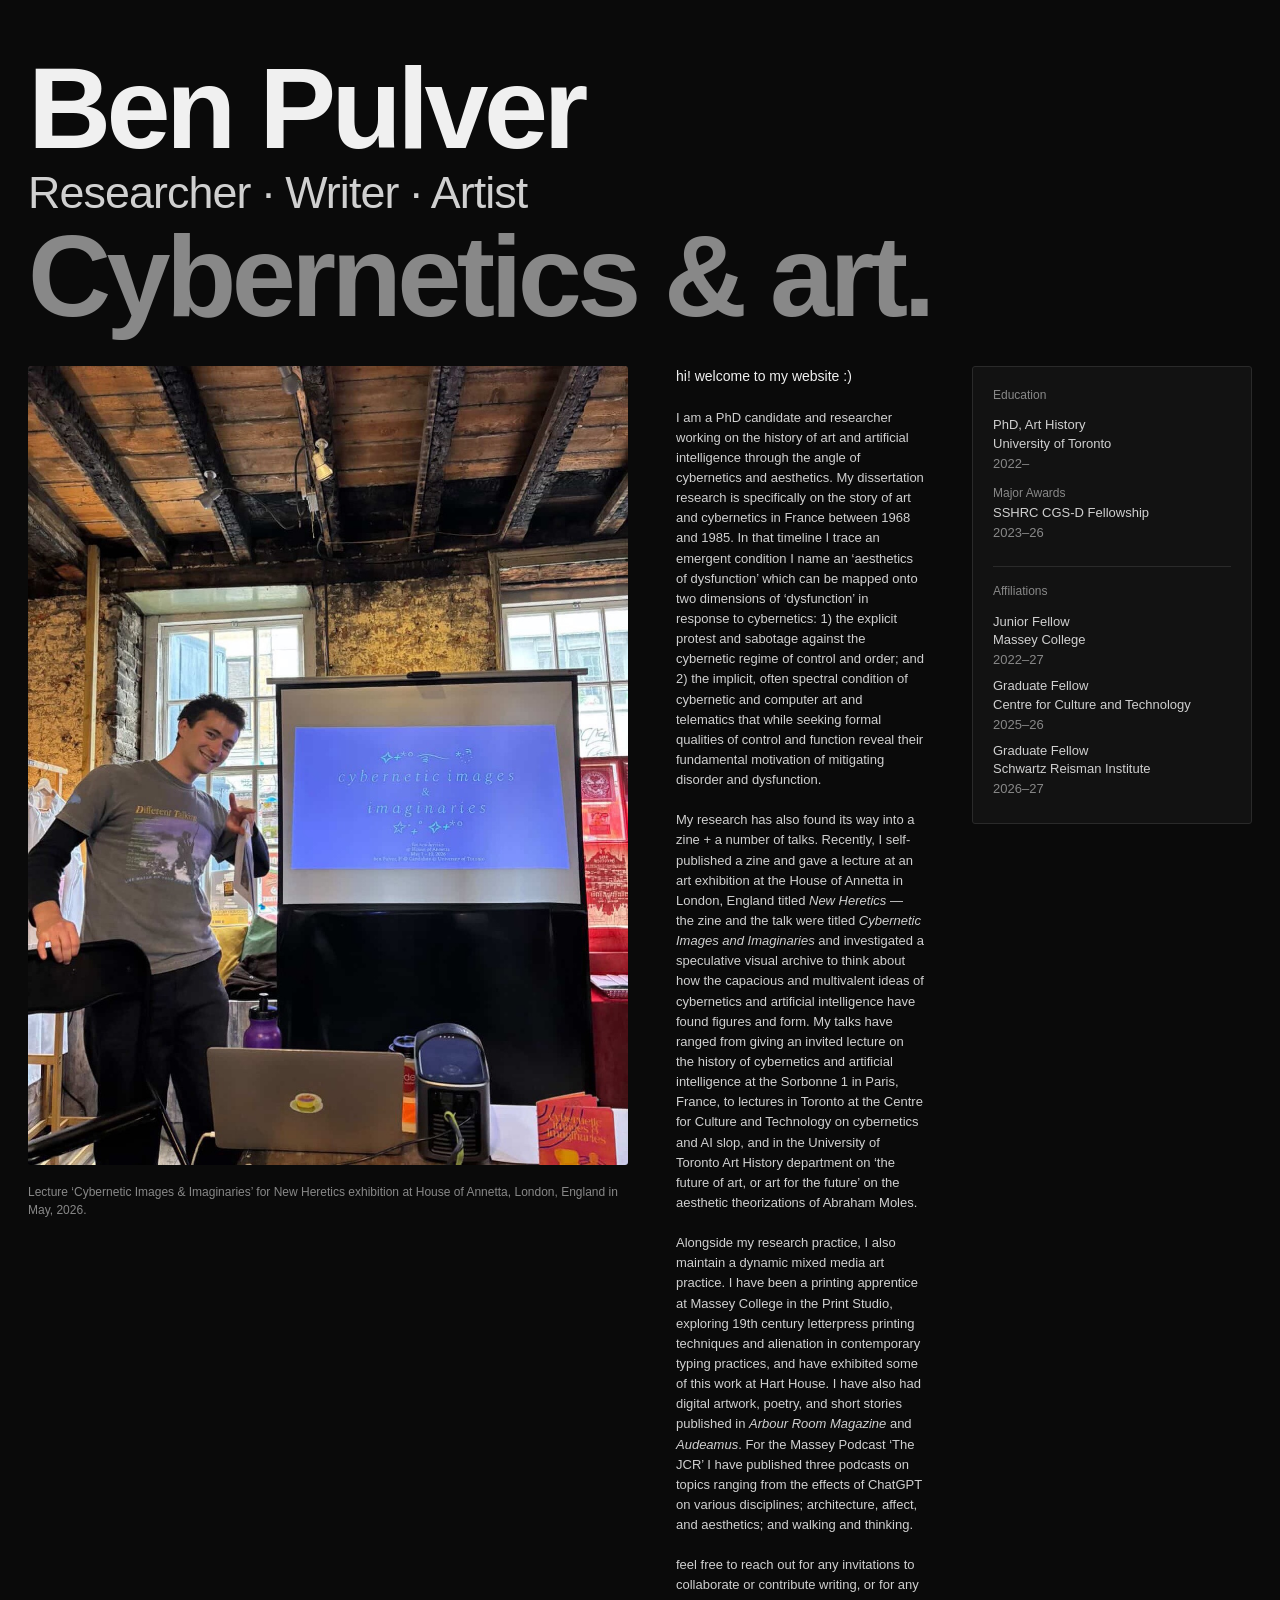
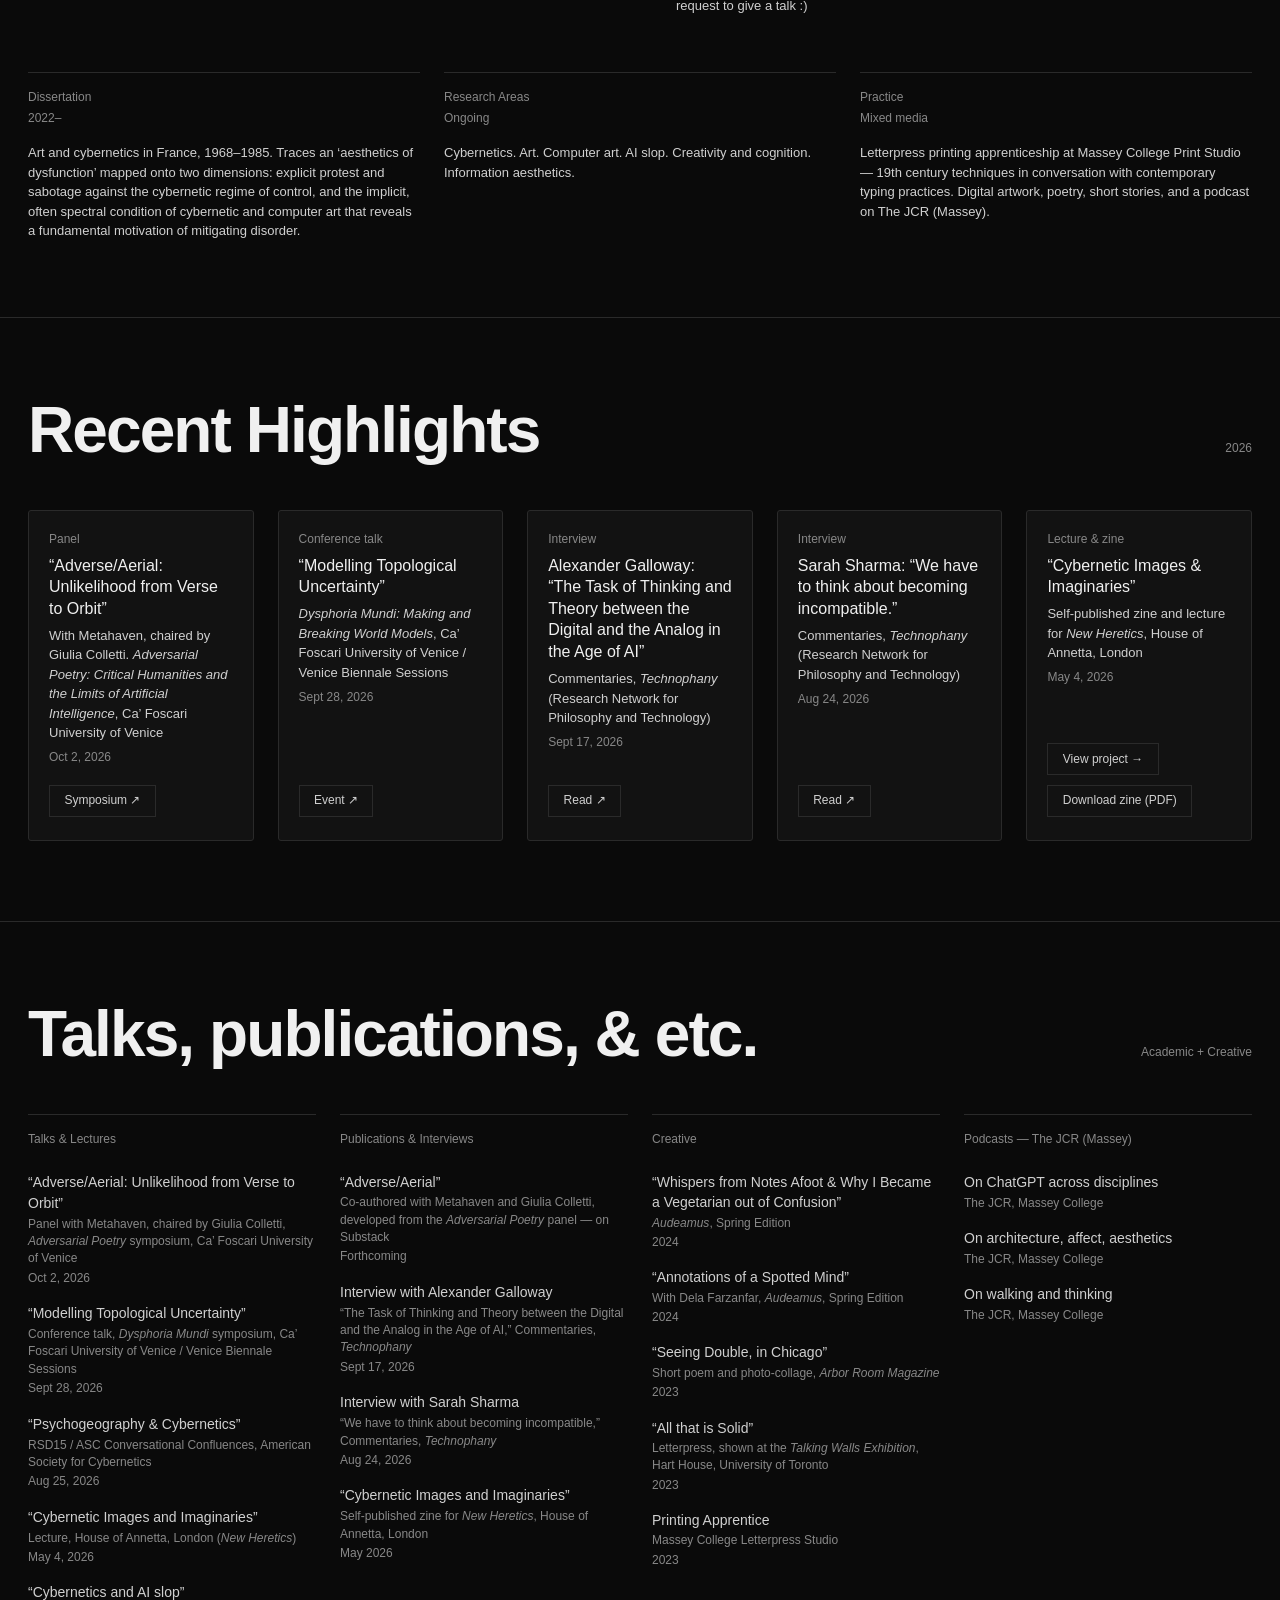
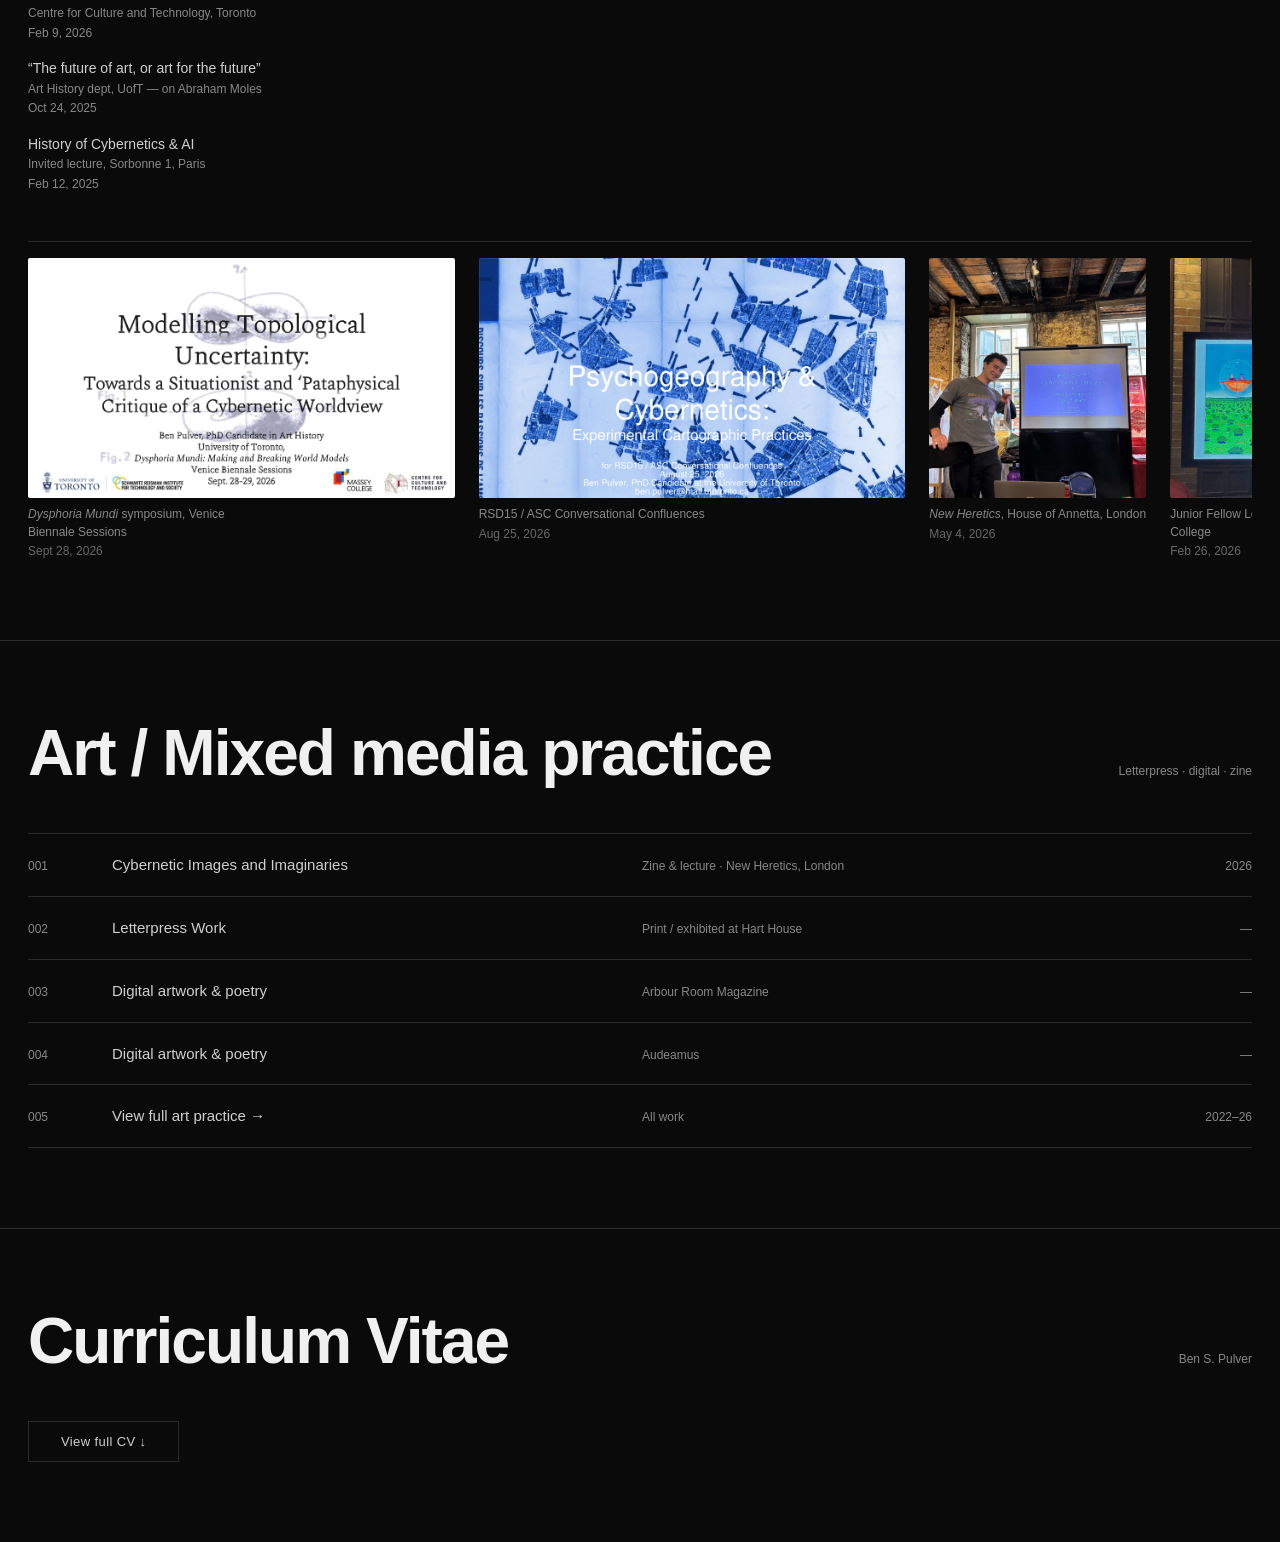
==== commit dcbce90f: "Creative column: add Talking Walls letterpress piece and Massey printing apprenticeship Co-Authored-" ====
--- a/index.html
+++ b/index.html
@@ -234,6 +234,14 @@
                     <strong>&ldquo;Seeing Double, in Chicago&rdquo;</strong>
                     <span>Short poem and photo-collage, <em>Arbor Room Magazine</em></span><span>2023</span>
                 </div>
+                <div class="writing-item">
+                    <strong>&ldquo;All that is Solid&rdquo;</strong>
+                    <span>Letterpress, shown at the <em>Talking Walls Exhibition</em>, Hart House, University of Toronto</span><span>2023</span>
+                </div>
+                <div class="writing-item">
+                    <strong>Printing Apprentice</strong>
+                    <span>Massey College Letterpress Studio</span><span>2023</span>
+                </div>
             </div>
 
             <div class="writing-col">
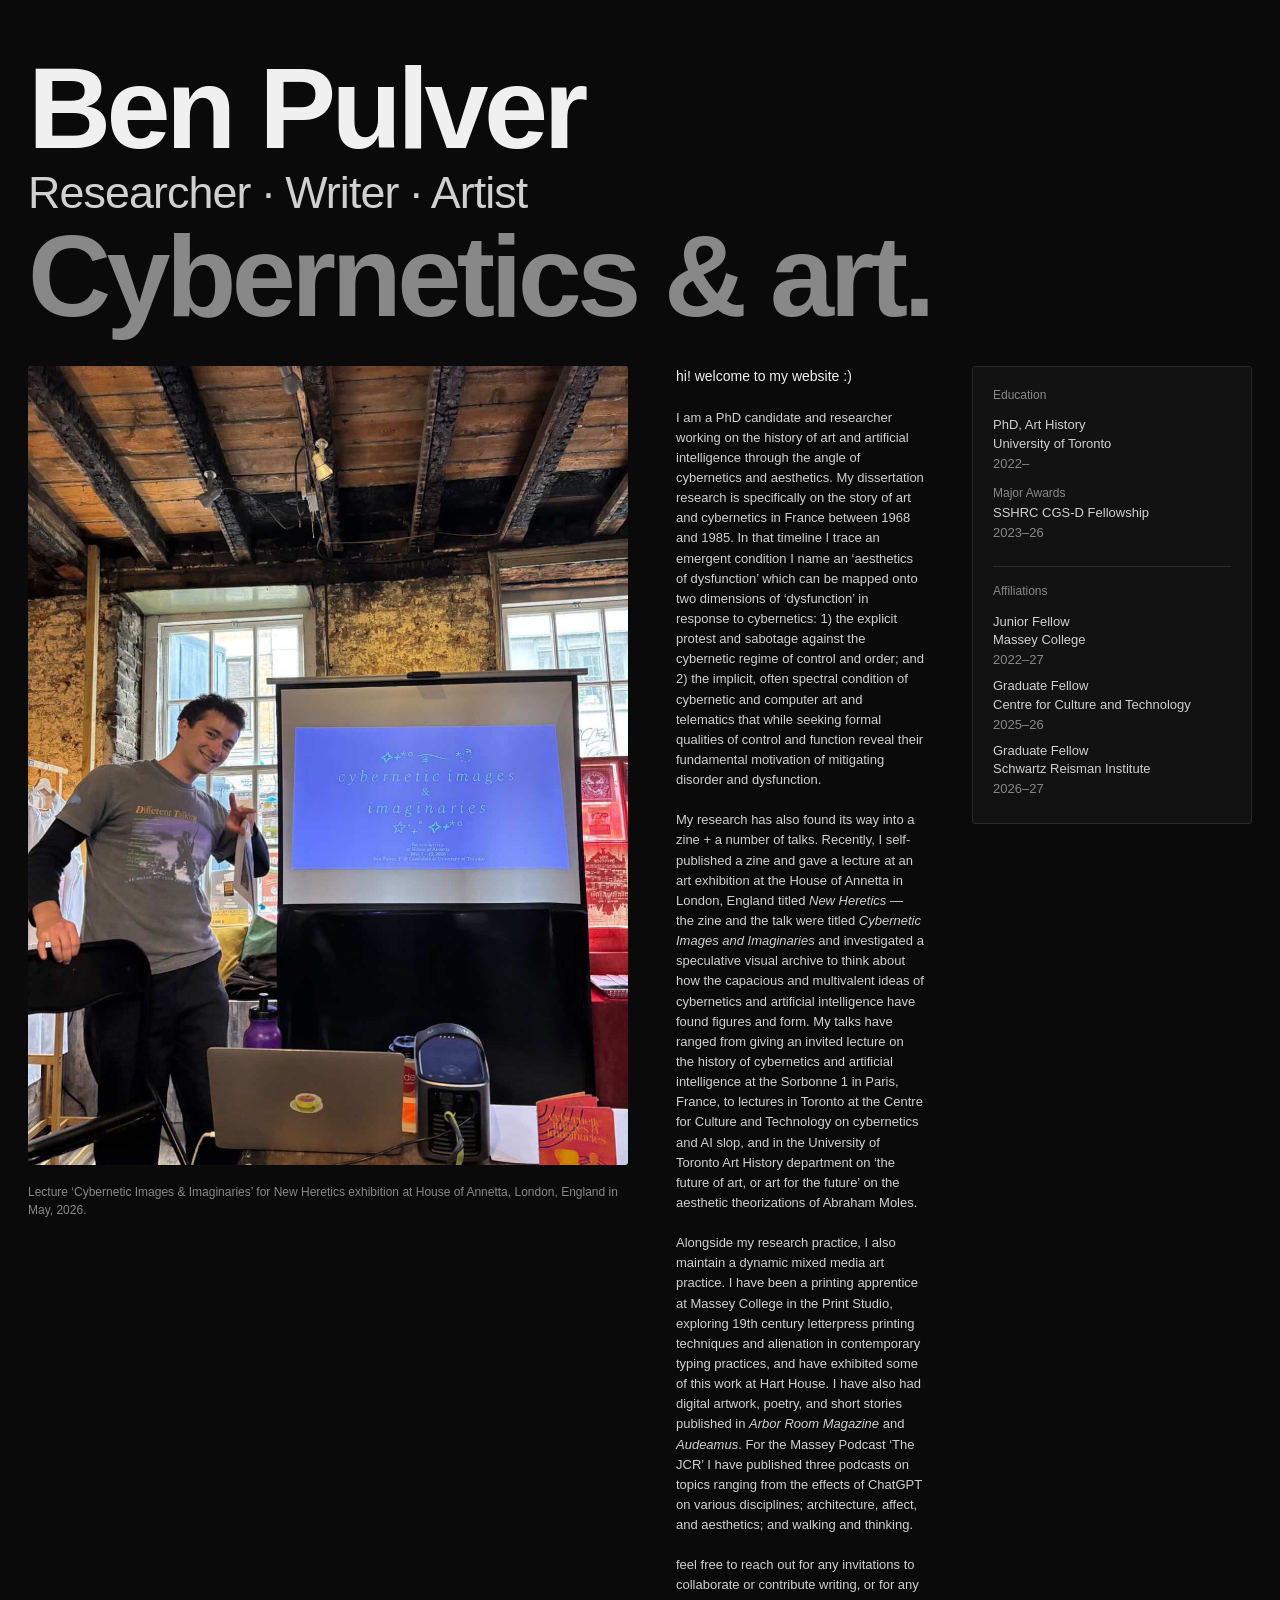
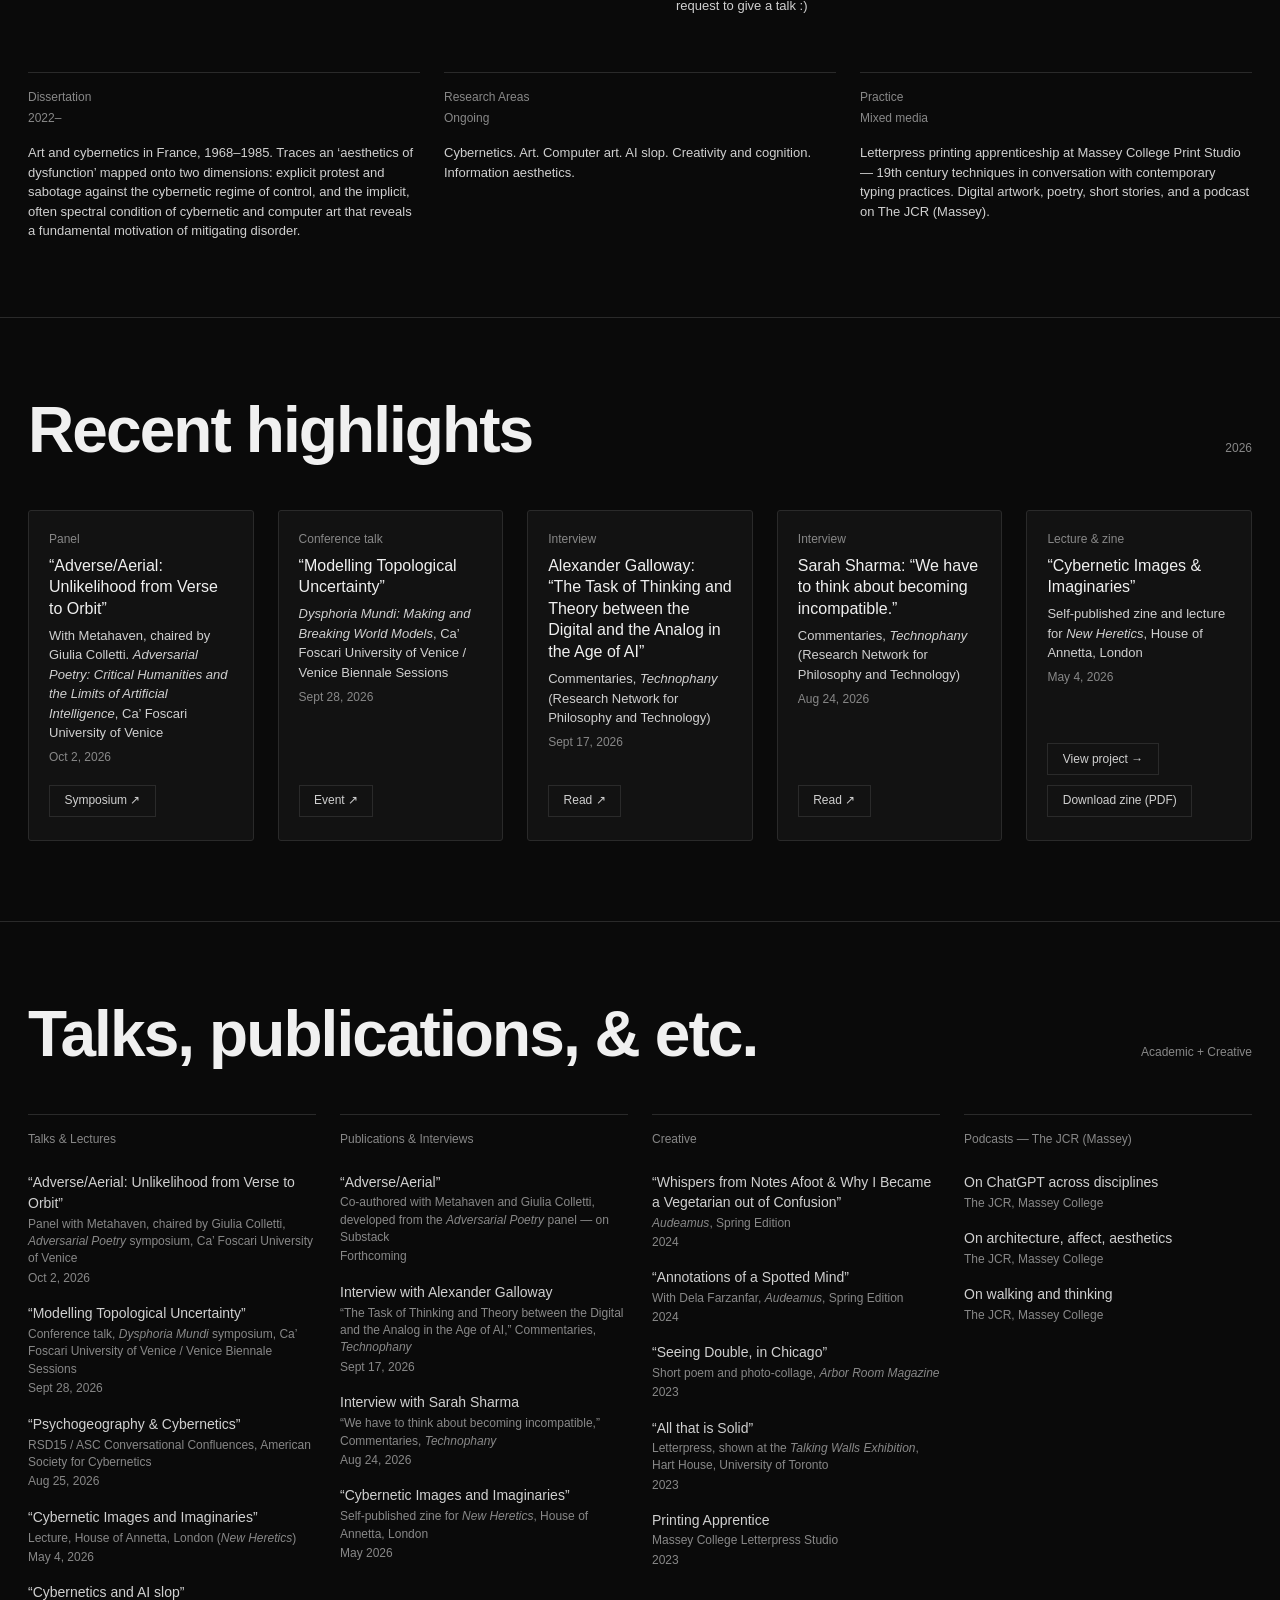
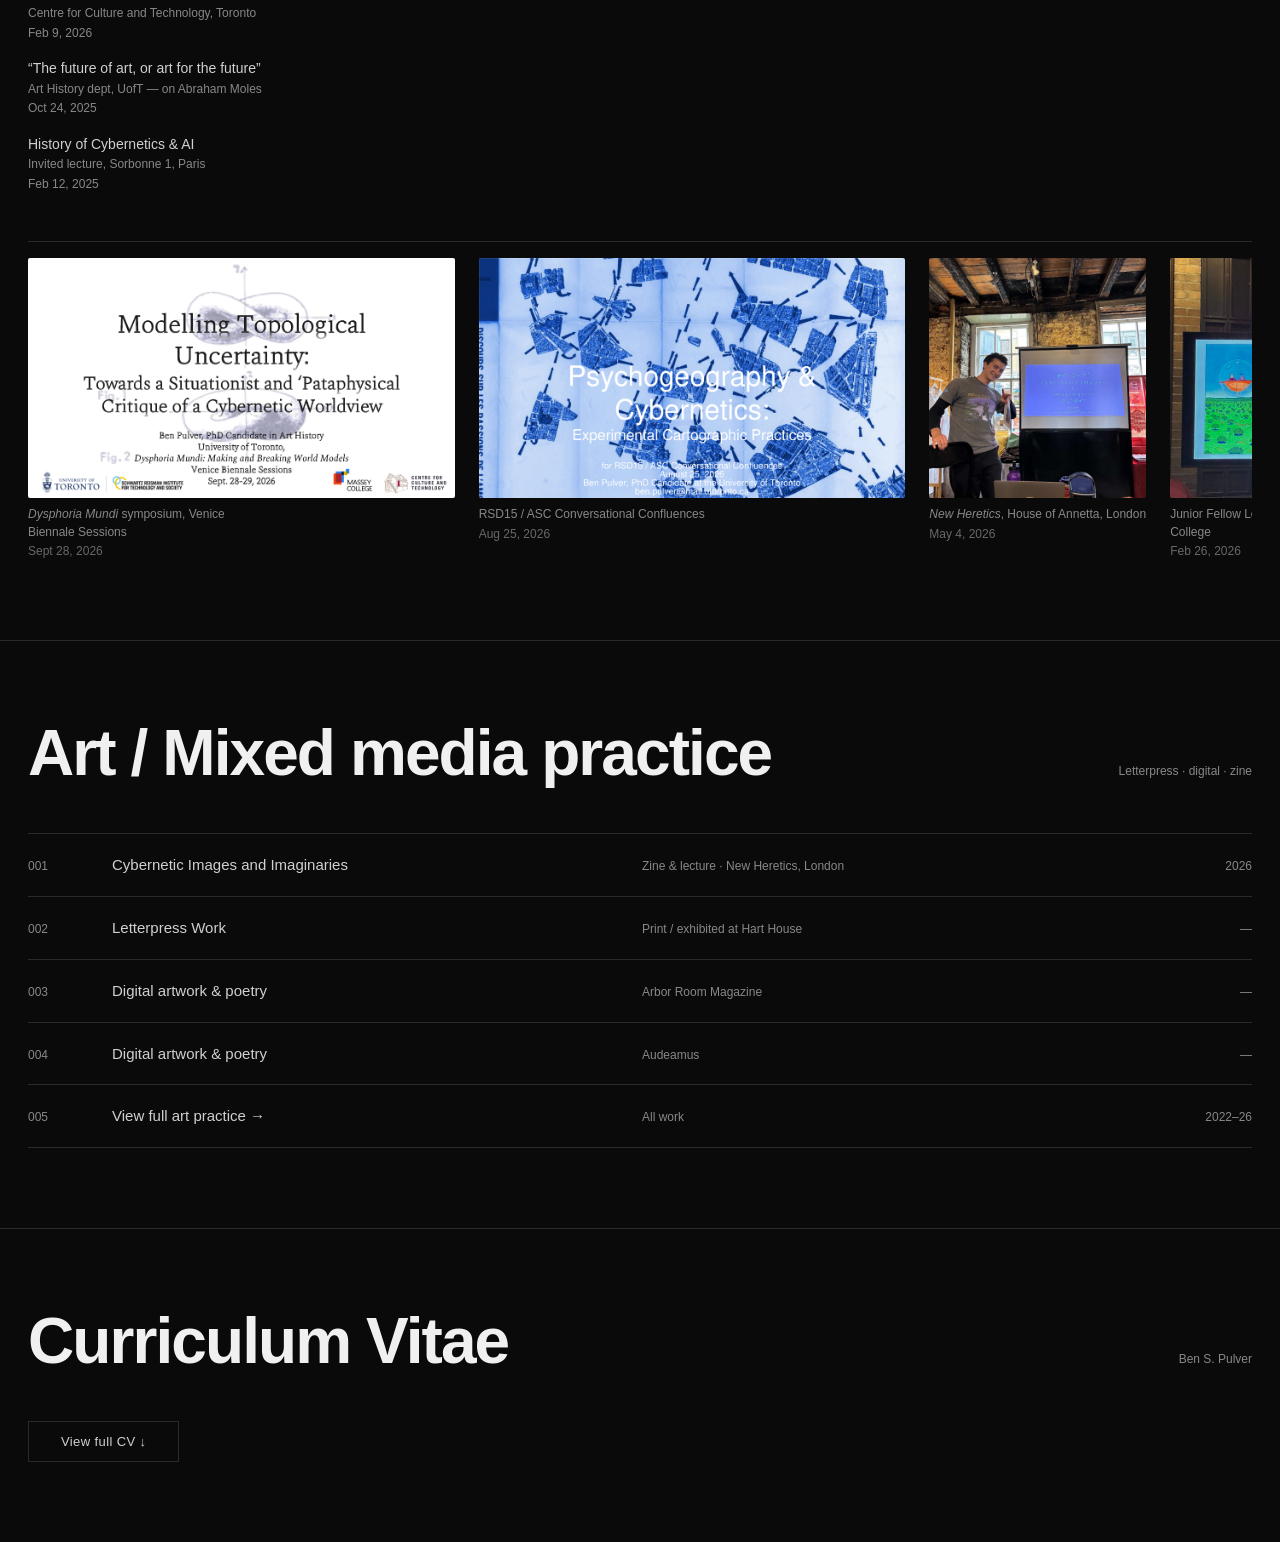
==== commit 345b6342: "Spell Arbor Room Magazine correctly; lowercase 'highlights' heading Co-Authored-By: Claude Opus 5.5 " ====
--- a/index.html
+++ b/index.html
@@ -36,7 +36,7 @@
                         My research has also found its way into a zine + a number of talks. Recently, I self-published a zine and gave a lecture at an art exhibition at the House of Annetta in London, England titled <em>New Heretics</em> &mdash; the zine and the talk were titled <em>Cybernetic Images and Imaginaries</em> and investigated a speculative visual archive to think about how the capacious and multivalent ideas of cybernetics and artificial intelligence have found figures and form. My talks have ranged from giving an invited lecture on the history of cybernetics and artificial intelligence at the Sorbonne 1 in Paris, France, to lectures in Toronto at the Centre for Culture and Technology on cybernetics and AI slop, and in the University of Toronto Art History department on &lsquo;the future of art, or art for the future&rsquo; on the aesthetic theorizations of Abraham Moles.
                     </p>
                     <p>
-                        Alongside my research practice, I also maintain a dynamic mixed media art practice. I have been a printing apprentice at Massey College in the Print Studio, exploring 19th century letterpress printing techniques and alienation in contemporary typing practices, and have exhibited some of this work at Hart House. I have also had digital artwork, poetry, and short stories published in <em>Arbour Room Magazine</em> and <em>Audeamus</em>. For the Massey Podcast &lsquo;The JCR&rsquo; I have published three podcasts on topics ranging from the effects of ChatGPT on various disciplines; architecture, affect, and aesthetics; and walking and thinking.
+                        Alongside my research practice, I also maintain a dynamic mixed media art practice. I have been a printing apprentice at Massey College in the Print Studio, exploring 19th century letterpress printing techniques and alienation in contemporary typing practices, and have exhibited some of this work at Hart House. I have also had digital artwork, poetry, and short stories published in <em>Arbor Room Magazine</em> and <em>Audeamus</em>. For the Massey Podcast &lsquo;The JCR&rsquo; I have published three podcasts on topics ranging from the effects of ChatGPT on various disciplines; architecture, affect, and aesthetics; and walking and thinking.
                     </p>
                     <p class="hero-meta">
                         feel free to reach out for any invitations to collaborate or contribute writing, or for any request to give a talk :)
@@ -107,7 +107,7 @@
 
     <section class="section" id="highlights">
         <div class="section-head section-head--plain">
-            <h2>Recent Highlights</h2>
+            <h2>Recent highlights</h2>
             <span class="section-meta">2026</span>
         </div>
 
@@ -323,7 +323,7 @@
             <a href="art.html#digital" class="project-row">
                 <span class="proj-num">003</span>
                 <span class="proj-title">Digital artwork &amp; poetry</span>
-                <span class="proj-type">Arbour Room Magazine</span>
+                <span class="proj-type">Arbor Room Magazine</span>
                 <span class="proj-year">&mdash;</span>
             </a>
             <a href="art.html#digital" class="project-row">
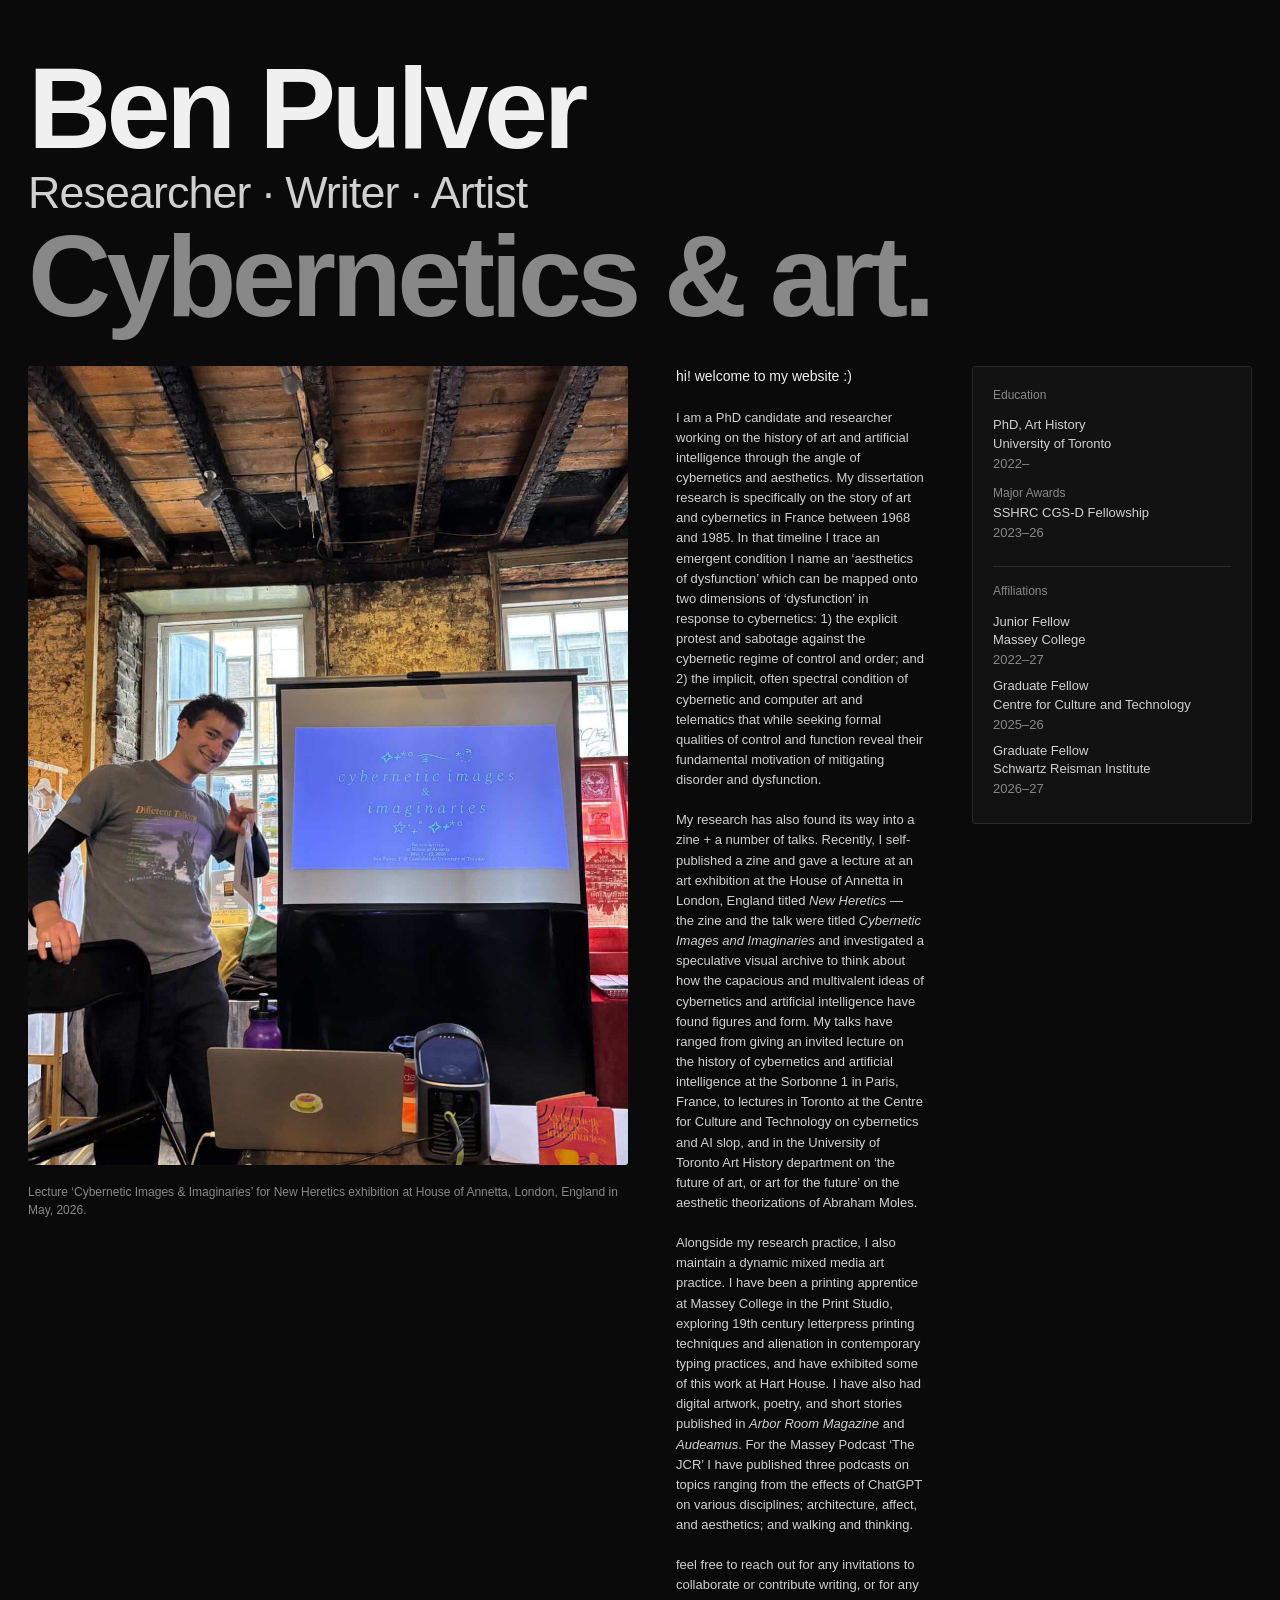
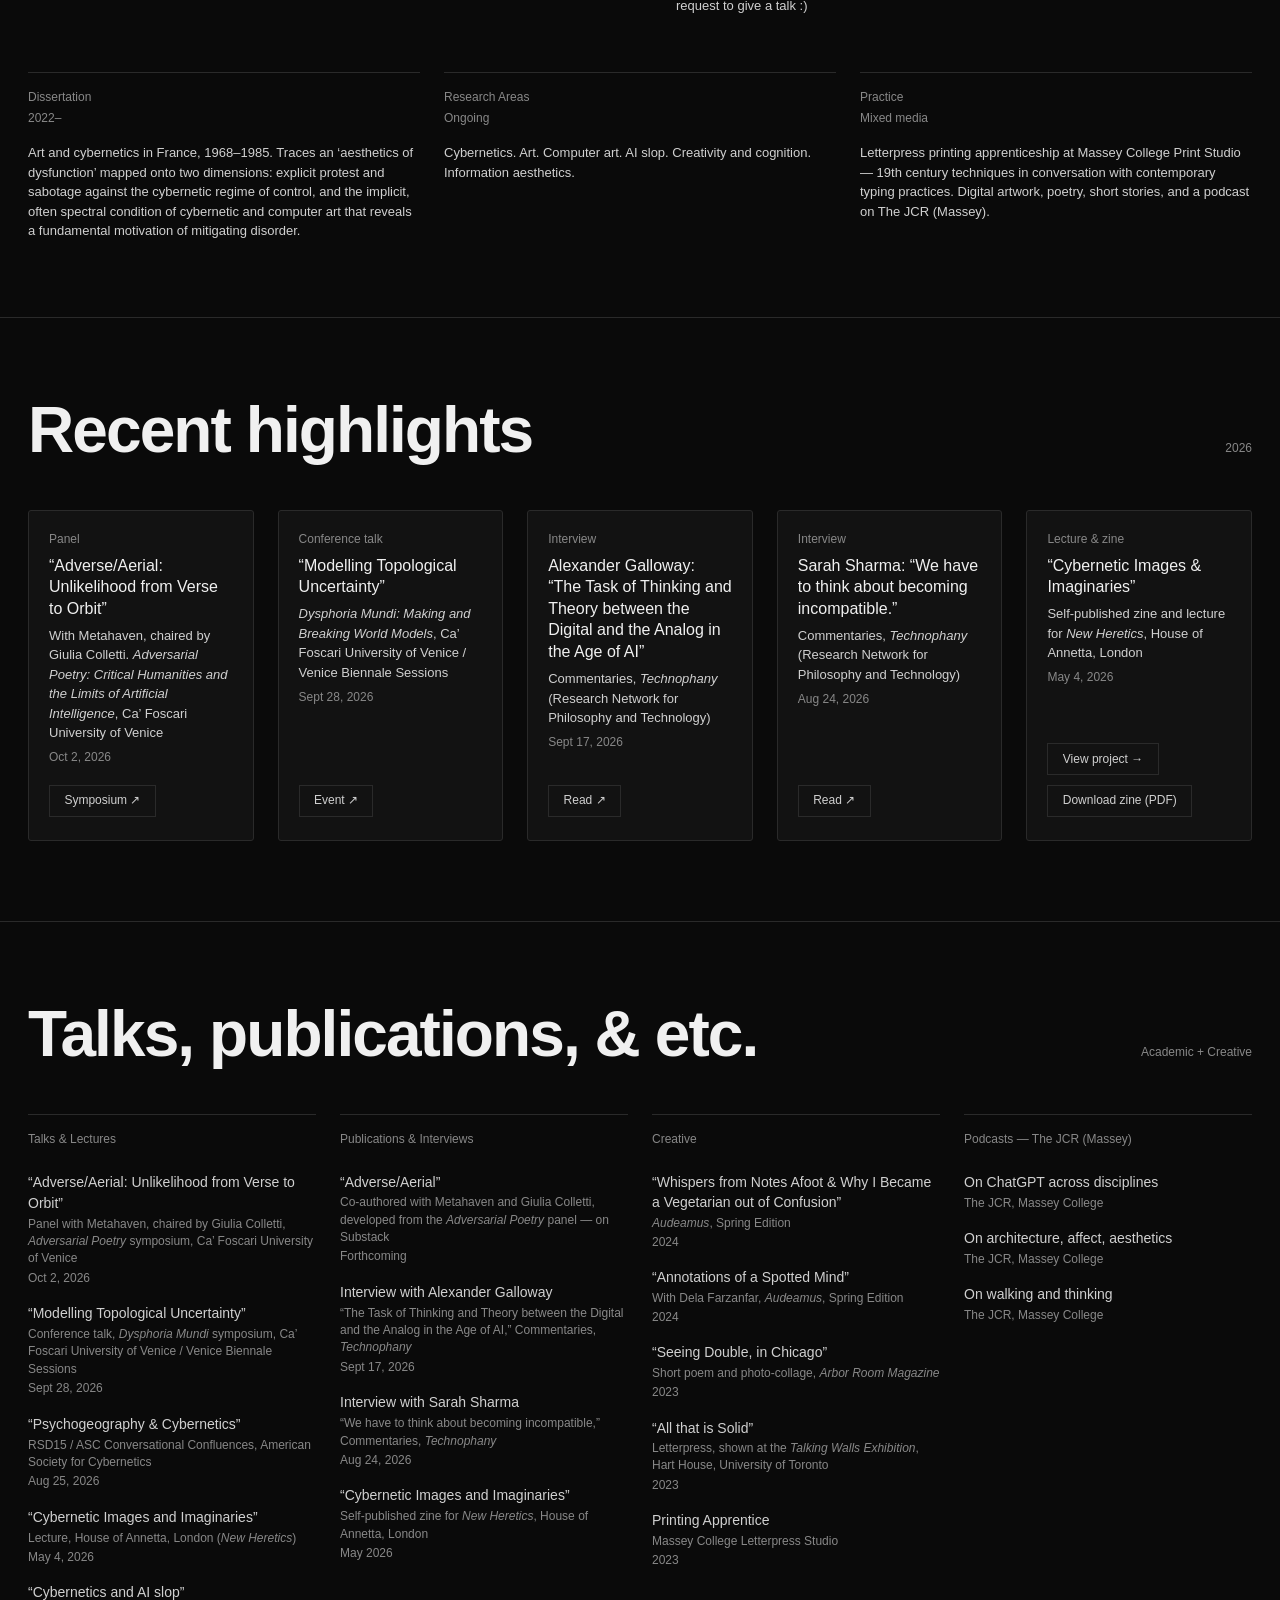
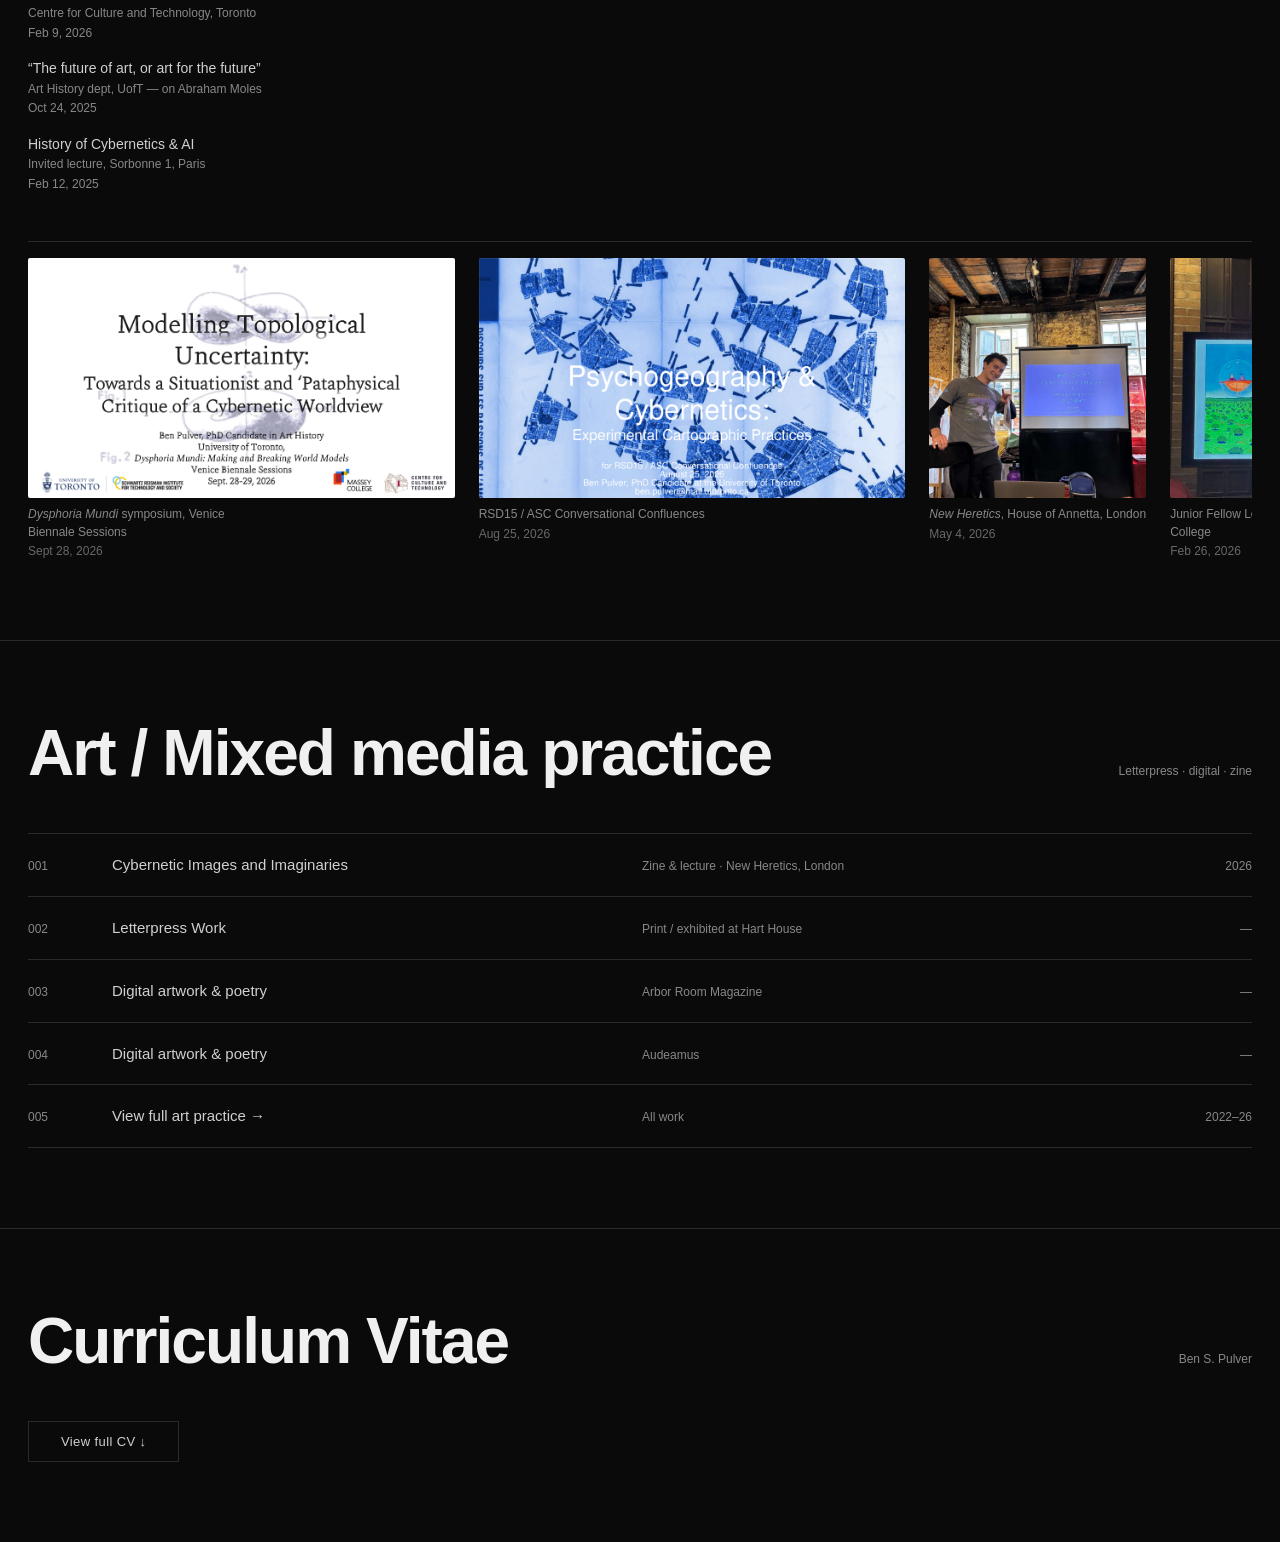
==== commit 79b0e818: "Link printing apprenticeship to The Bib Room on Instagram Co-Authored-By: Claude Opus 5.5 <noreply@a" ====
--- a/index.html
+++ b/index.html
@@ -239,7 +239,7 @@
                     <span>Letterpress, shown at the <em>Talking Walls Exhibition</em>, Hart House, University of Toronto</span><span>2023</span>
                 </div>
                 <div class="writing-item">
-                    <strong>Printing Apprentice</strong>
+                    <a href="https://www.instagram.com/thebibroom/" target="_blank" rel="noopener"><strong>Printing Apprentice</strong></a>
                     <span>Massey College Letterpress Studio</span><span>2023</span>
                 </div>
             </div>
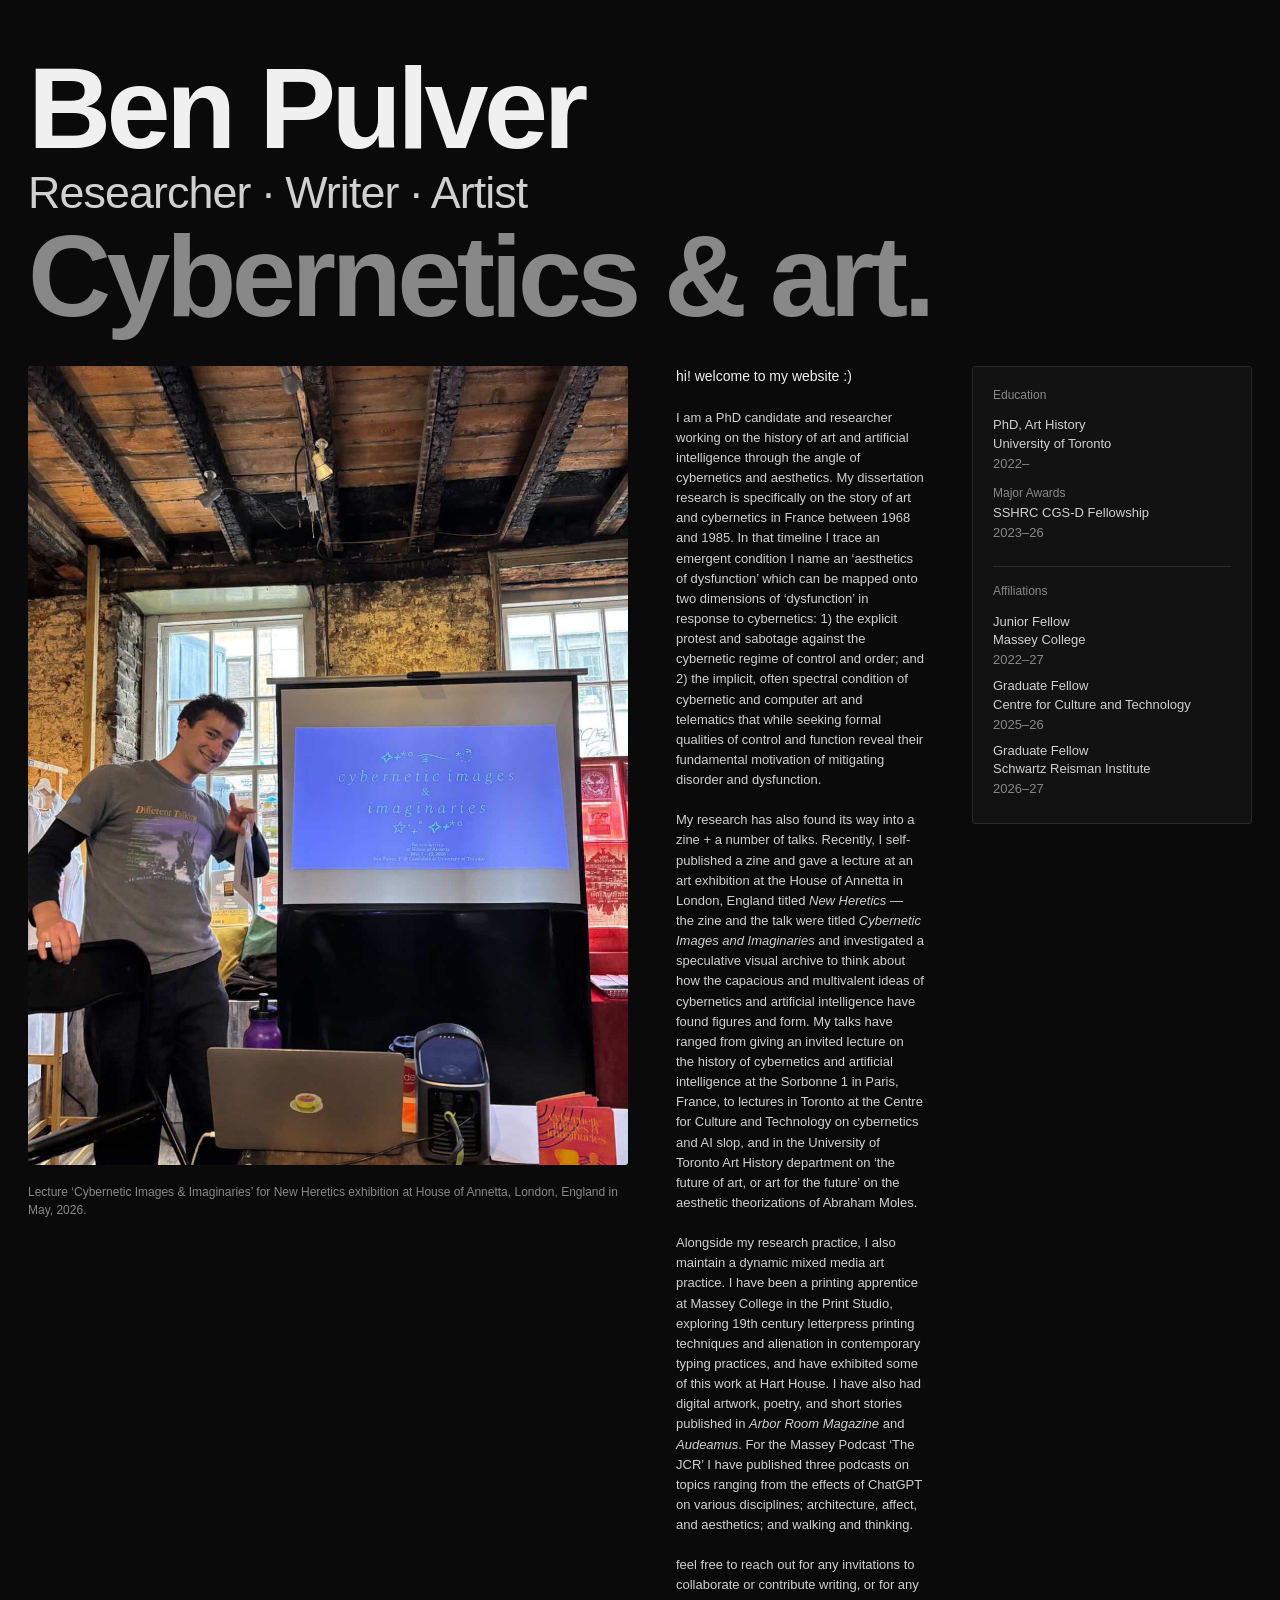
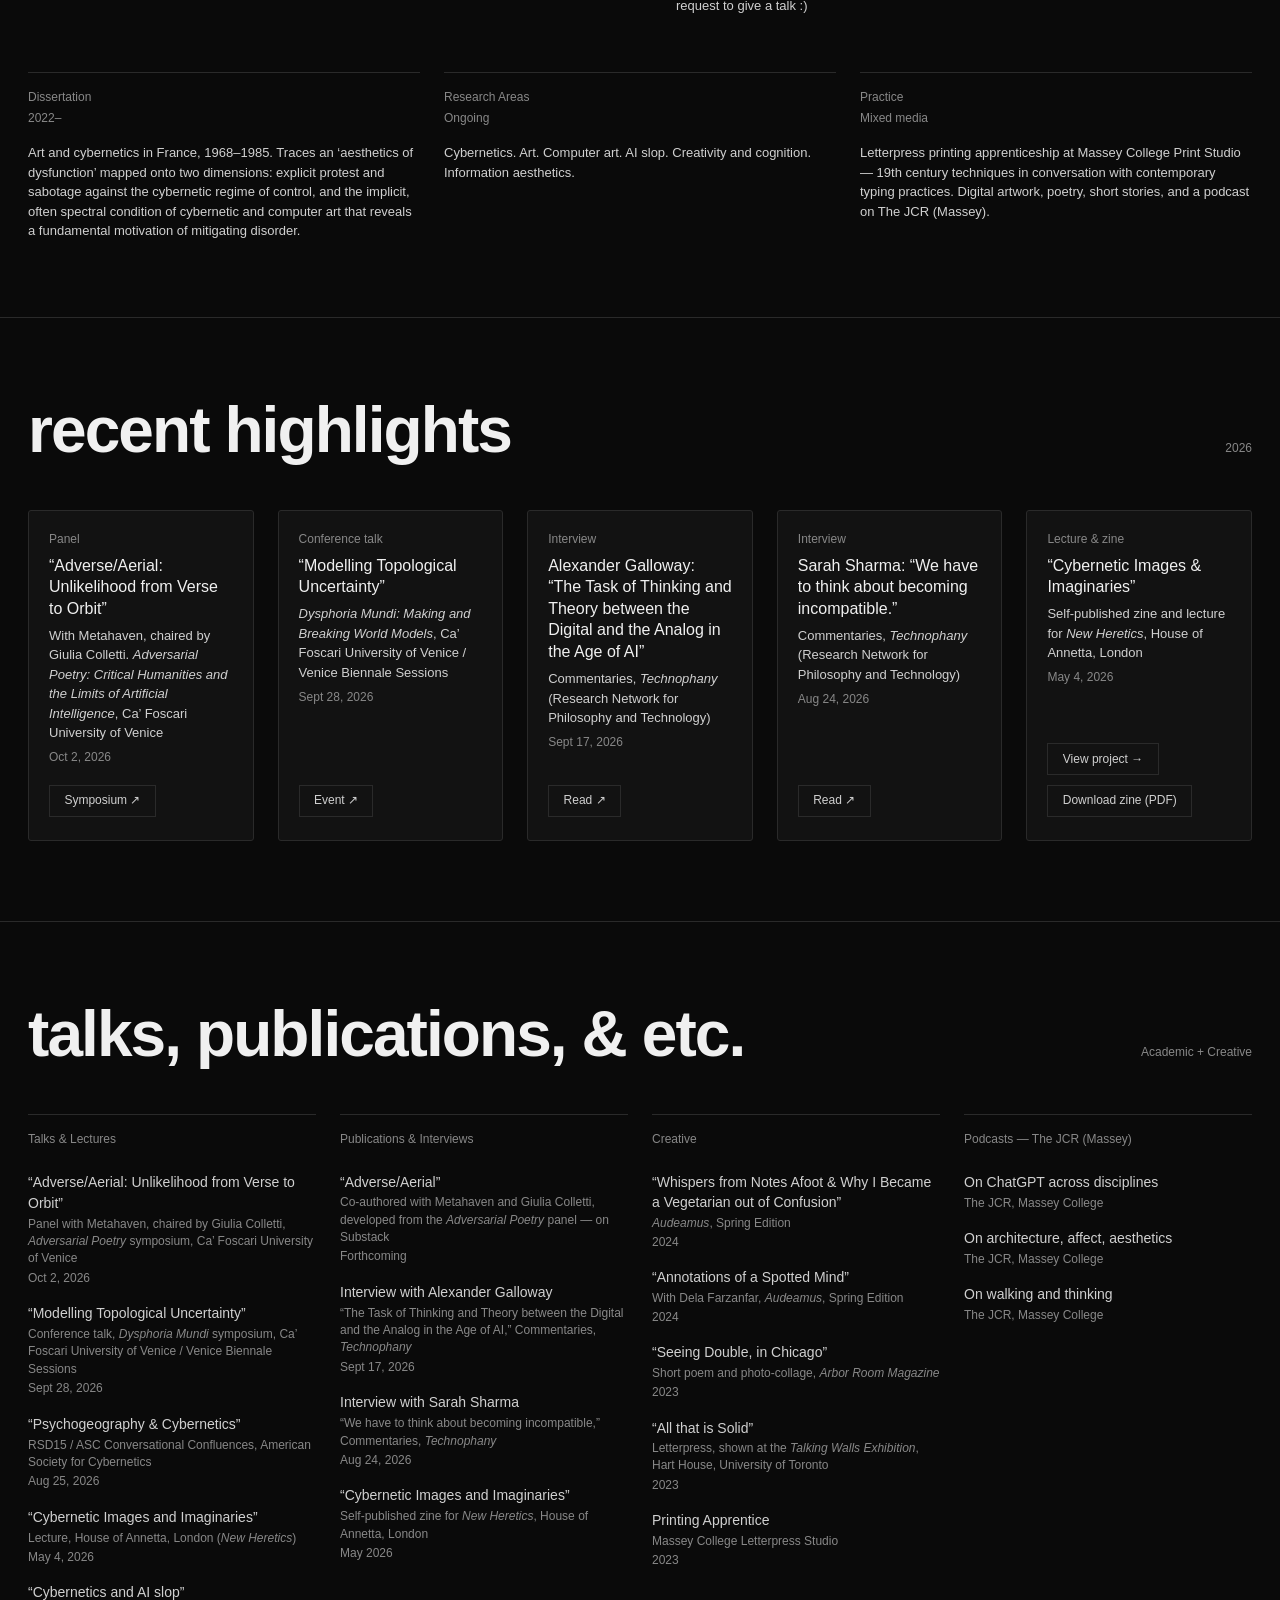
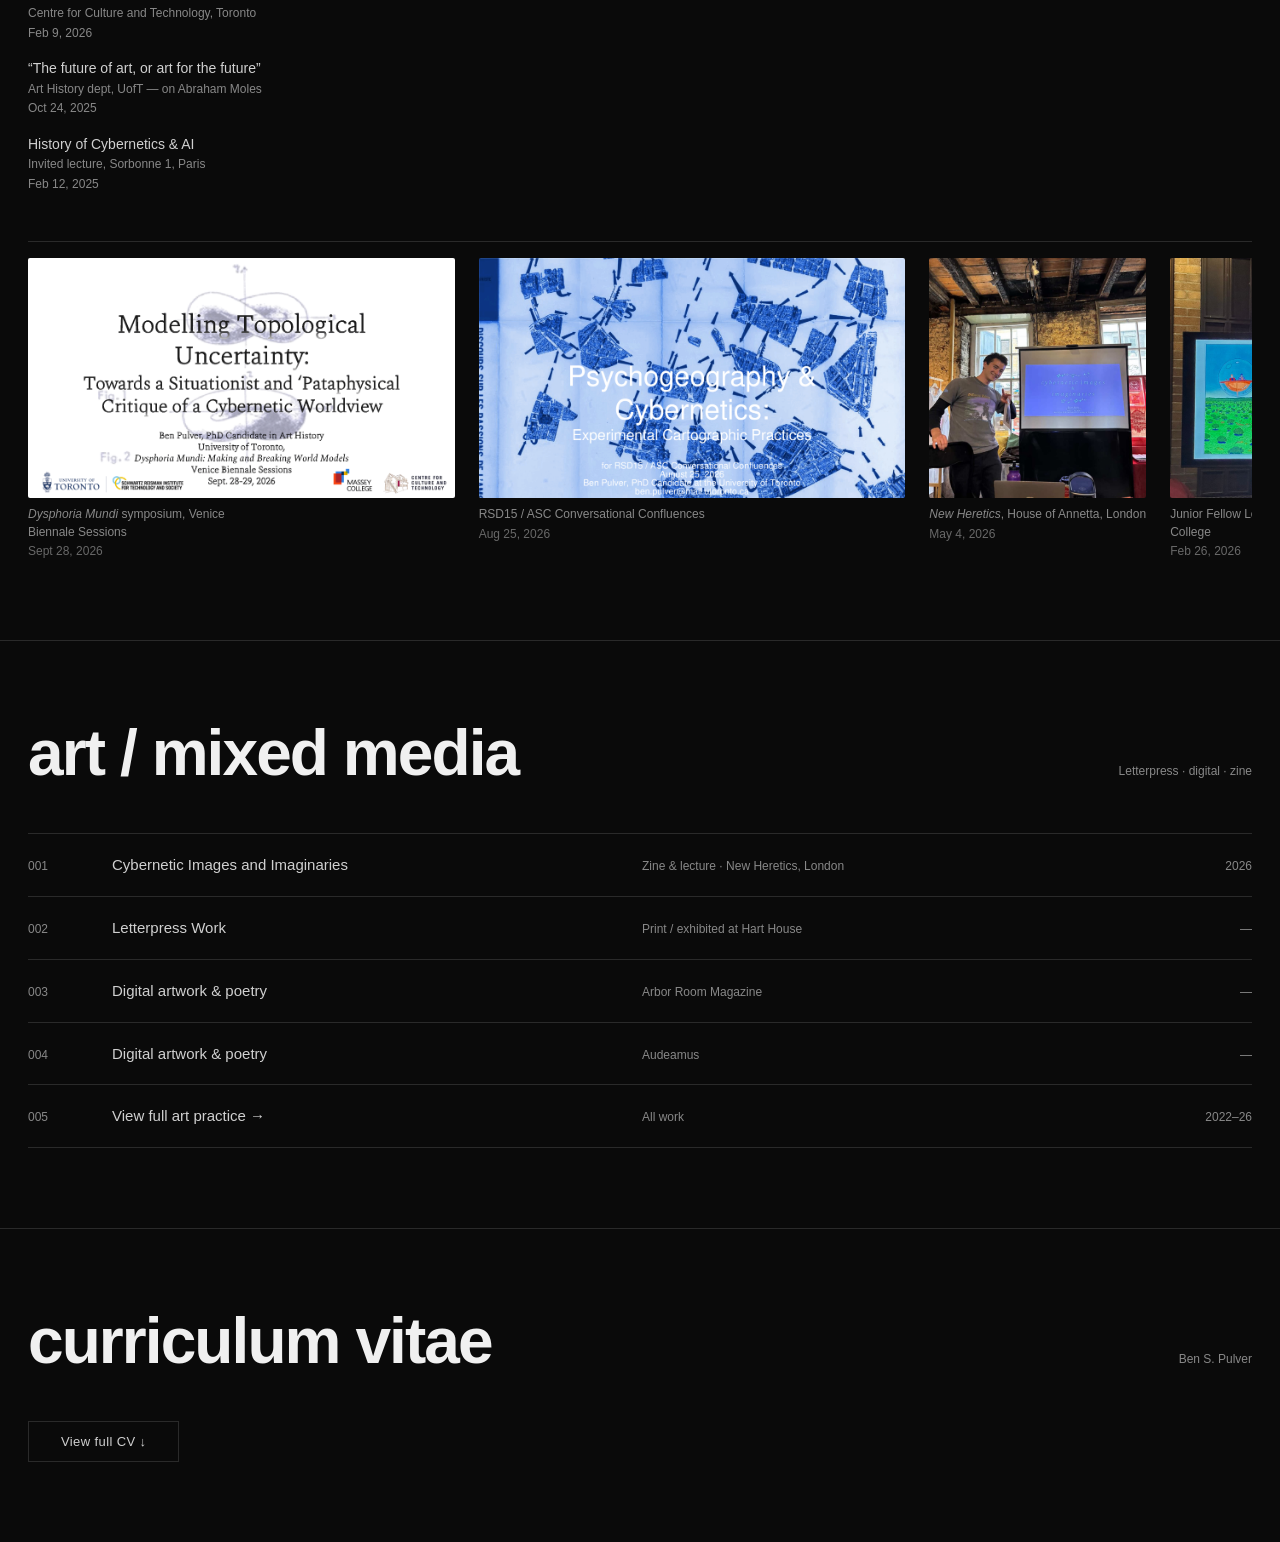
==== commit b8b6273e: "Lowercase section headings; shorten art heading to 'art / mixed media' Co-Authored-By: Claude Opus 5" ====
--- a/index.html
+++ b/index.html
@@ -107,7 +107,7 @@
 
     <section class="section" id="highlights">
         <div class="section-head section-head--plain">
-            <h2>Recent highlights</h2>
+            <h2>recent highlights</h2>
             <span class="section-meta">2026</span>
         </div>
 
@@ -163,7 +163,7 @@
 
     <section class="section" id="writing">
         <div class="section-head section-head--plain">
-            <h2>Talks, publications, &amp; etc.</h2>
+            <h2>talks, publications, &amp; etc.</h2>
             <span class="section-meta">Academic + Creative</span>
         </div>
 
@@ -303,7 +303,7 @@
 
     <section class="section" id="art">
         <div class="section-head section-head--plain">
-            <h2>Art / Mixed media practice</h2>
+            <h2>art / mixed media</h2>
             <span class="section-meta">Letterpress &middot; digital &middot; zine</span>
         </div>
 
@@ -342,7 +342,7 @@
     </section>
     <section class="section" id="cv">
         <div class="section-head section-head--plain">
-            <h2>Curriculum Vitae</h2>
+            <h2>curriculum vitae</h2>
             <span class="section-meta">Ben S. Pulver</span>
         </div>
 
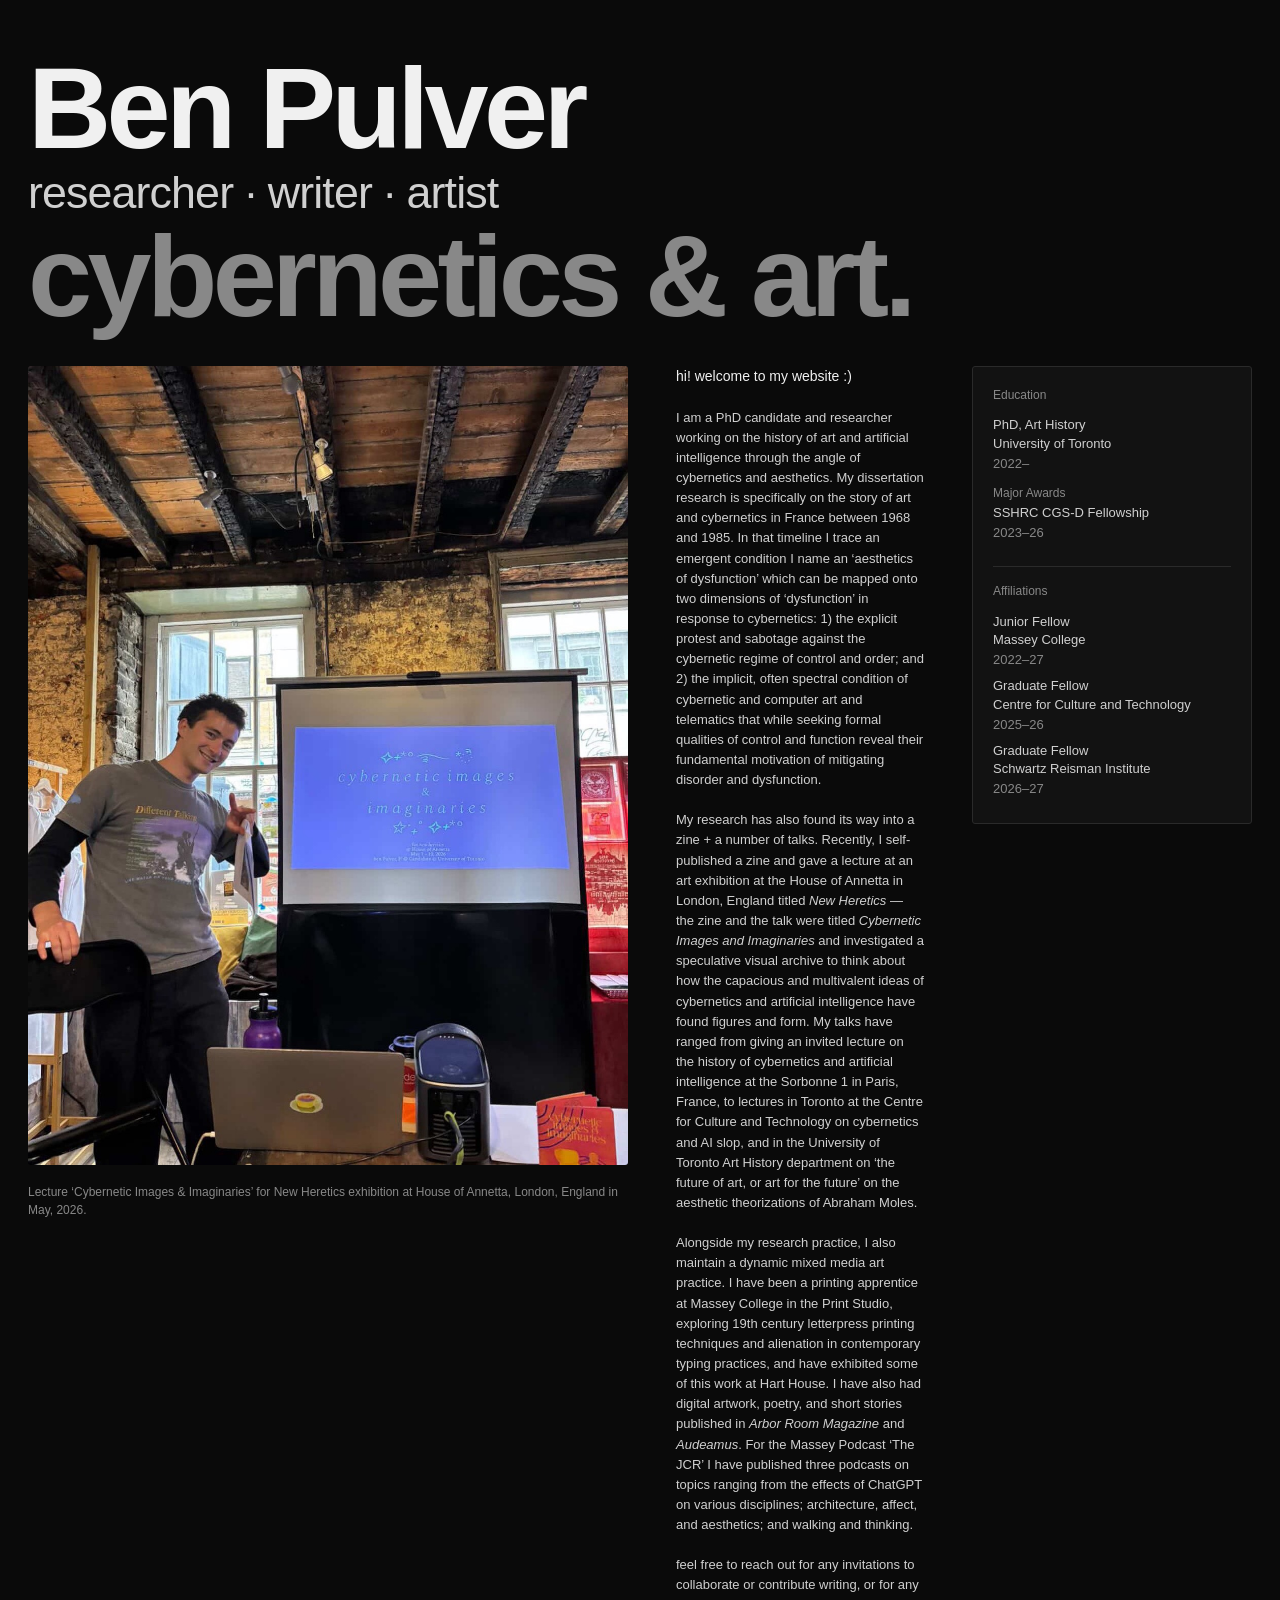
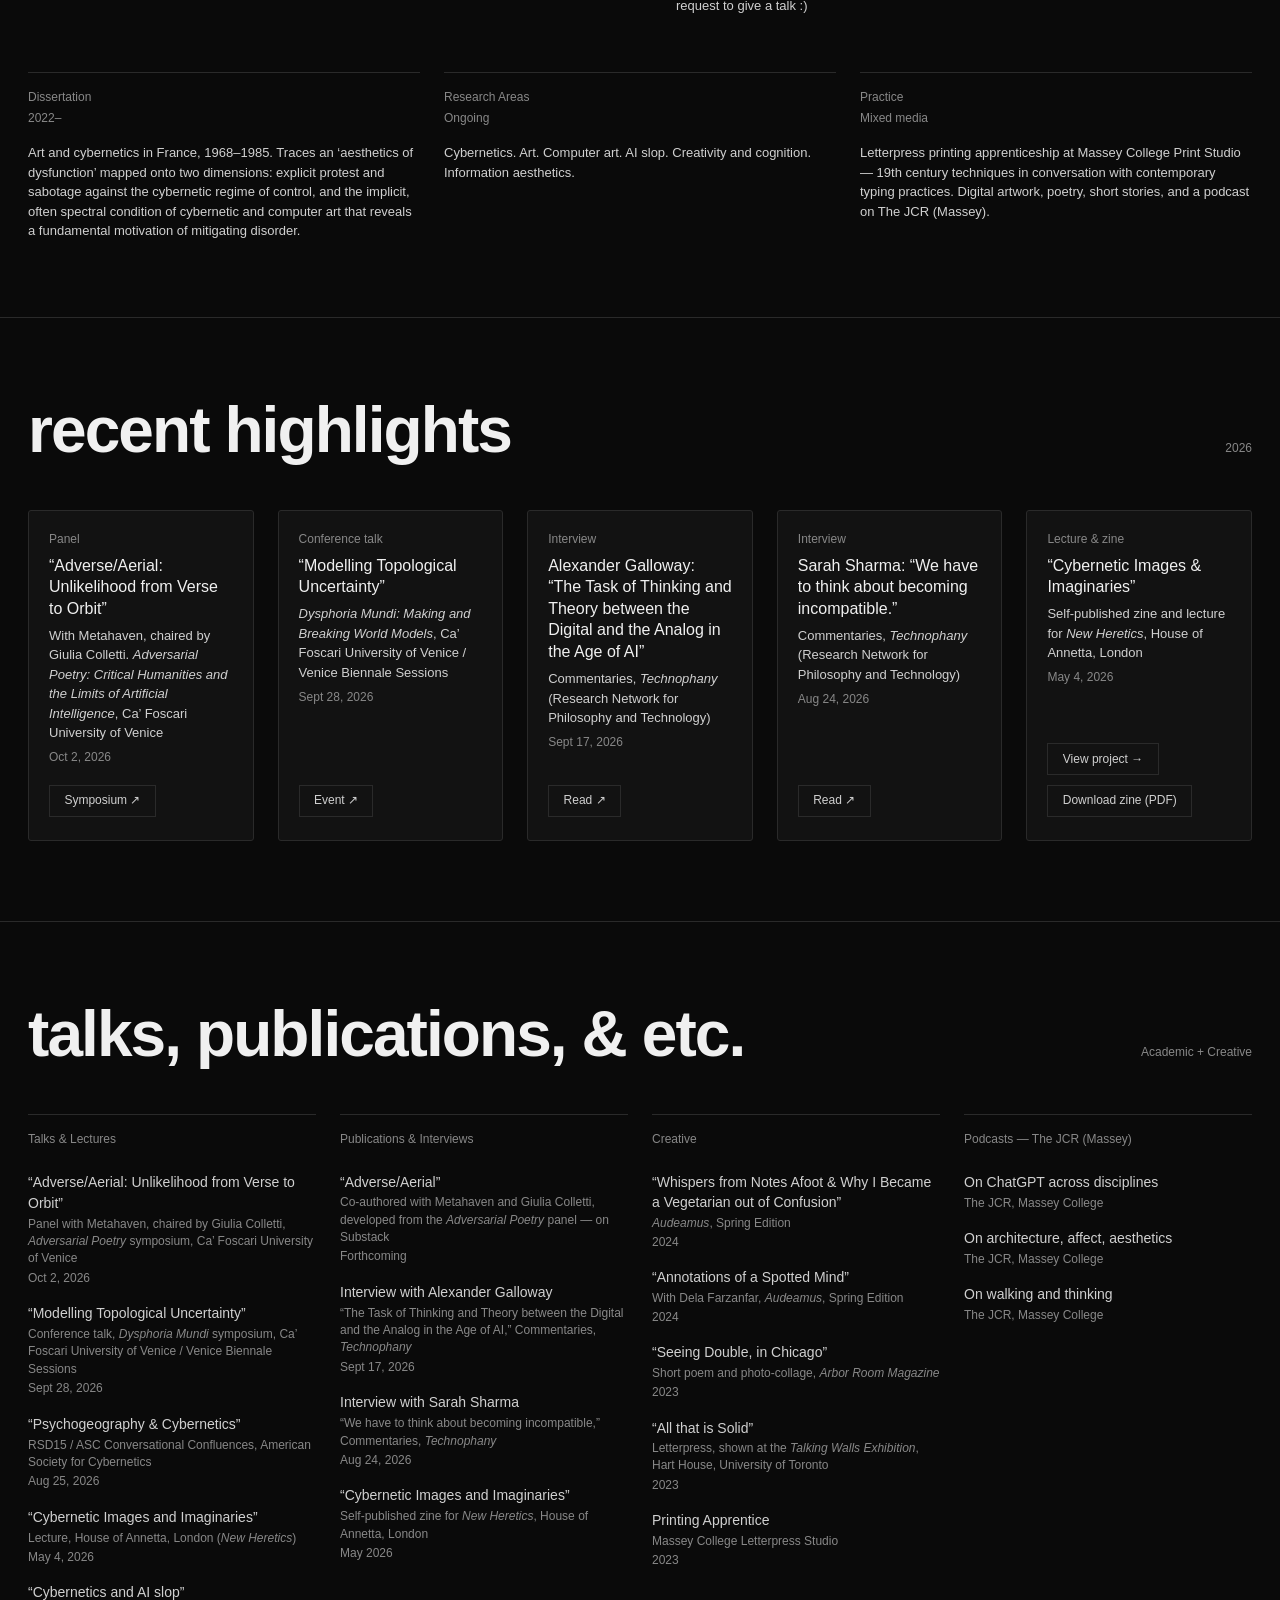
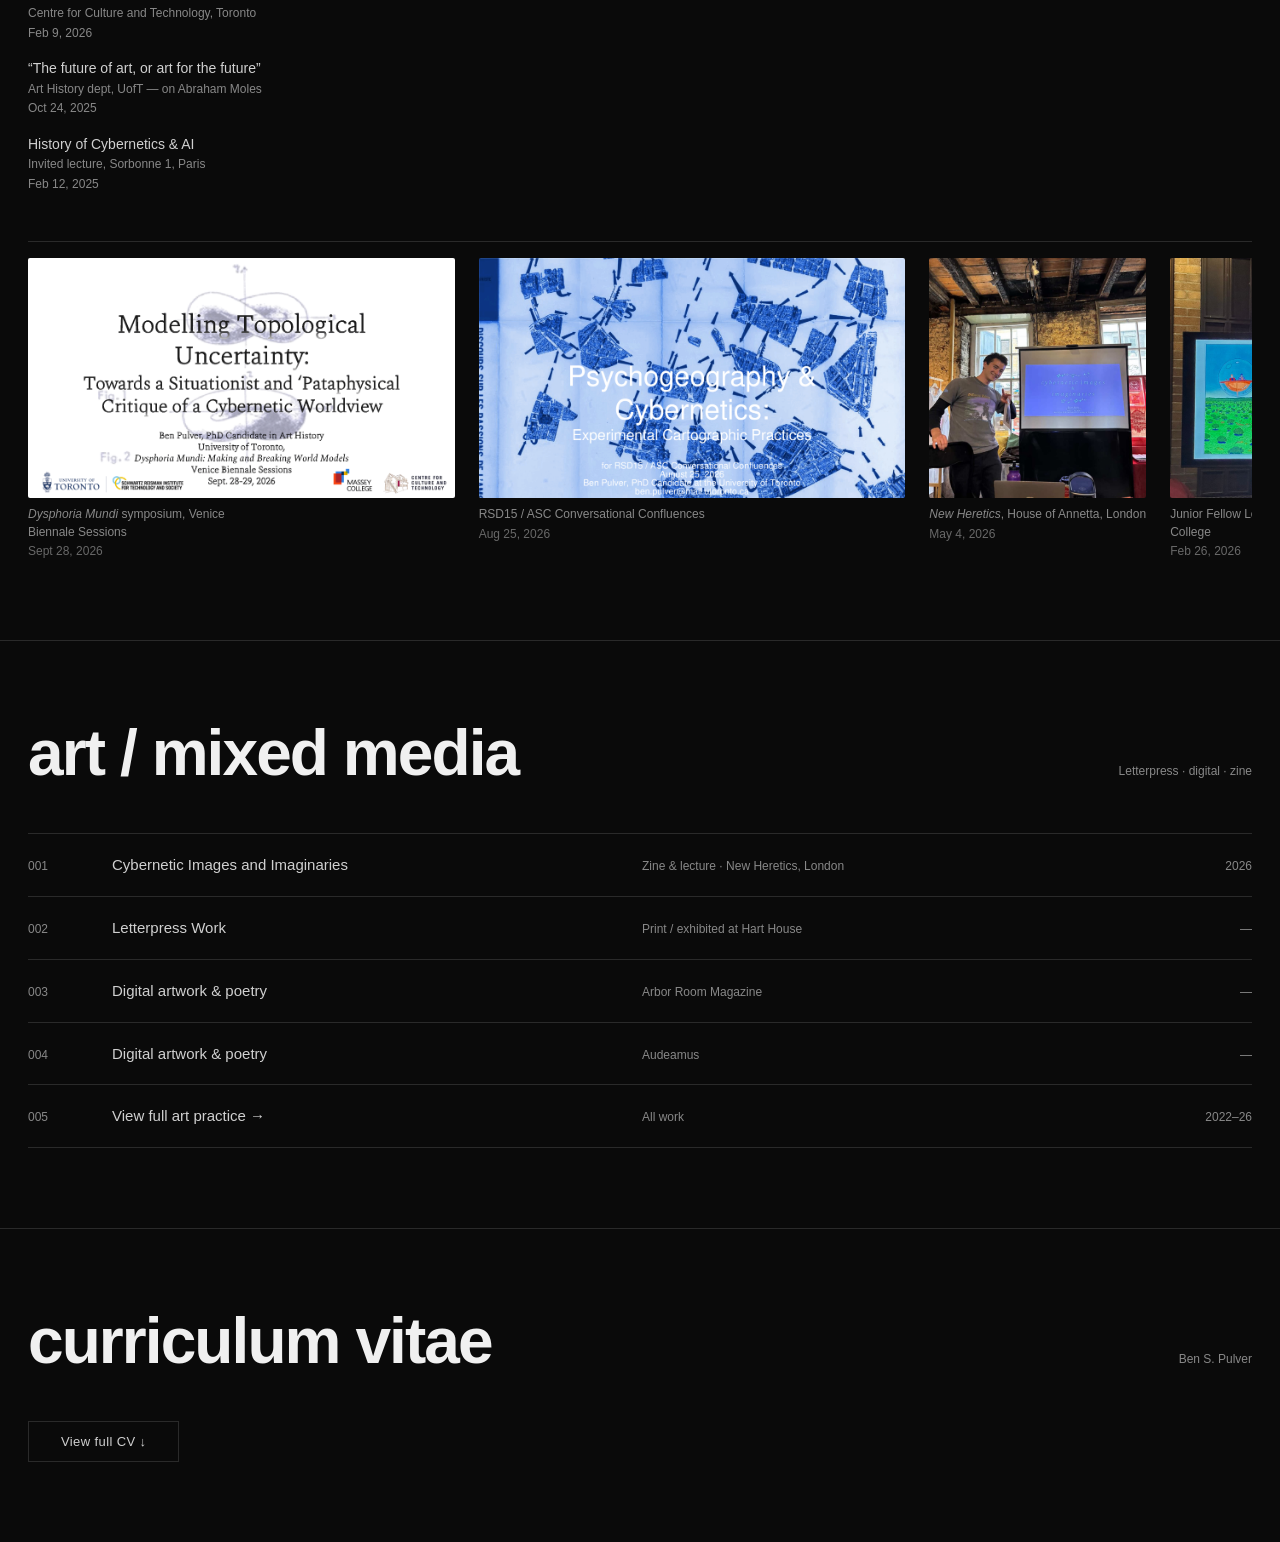
==== commit 63ebd36c: "Lowercase hero tagline and accent line Co-Authored-By: Claude Opus 5.5 <noreply@anthropic.com> Claud" ====
--- a/index.html
+++ b/index.html
@@ -13,8 +13,8 @@
             <div class="video-text-wrap">
                 <h1>
                     <span class="line">Ben Pulver</span>
-                    <span class="line line--tagline">Researcher · Writer · Artist</span>
-                    <span class="line line--accent">Cybernetics &amp; art.</span>
+                    <span class="line line--tagline">researcher · writer · artist</span>
+                    <span class="line line--accent">cybernetics &amp; art.</span>
                 </h1>
                 <video class="text-video" autoplay loop muted playsinline>
                     <source src="assets/water.mp4" type="video/mp4">
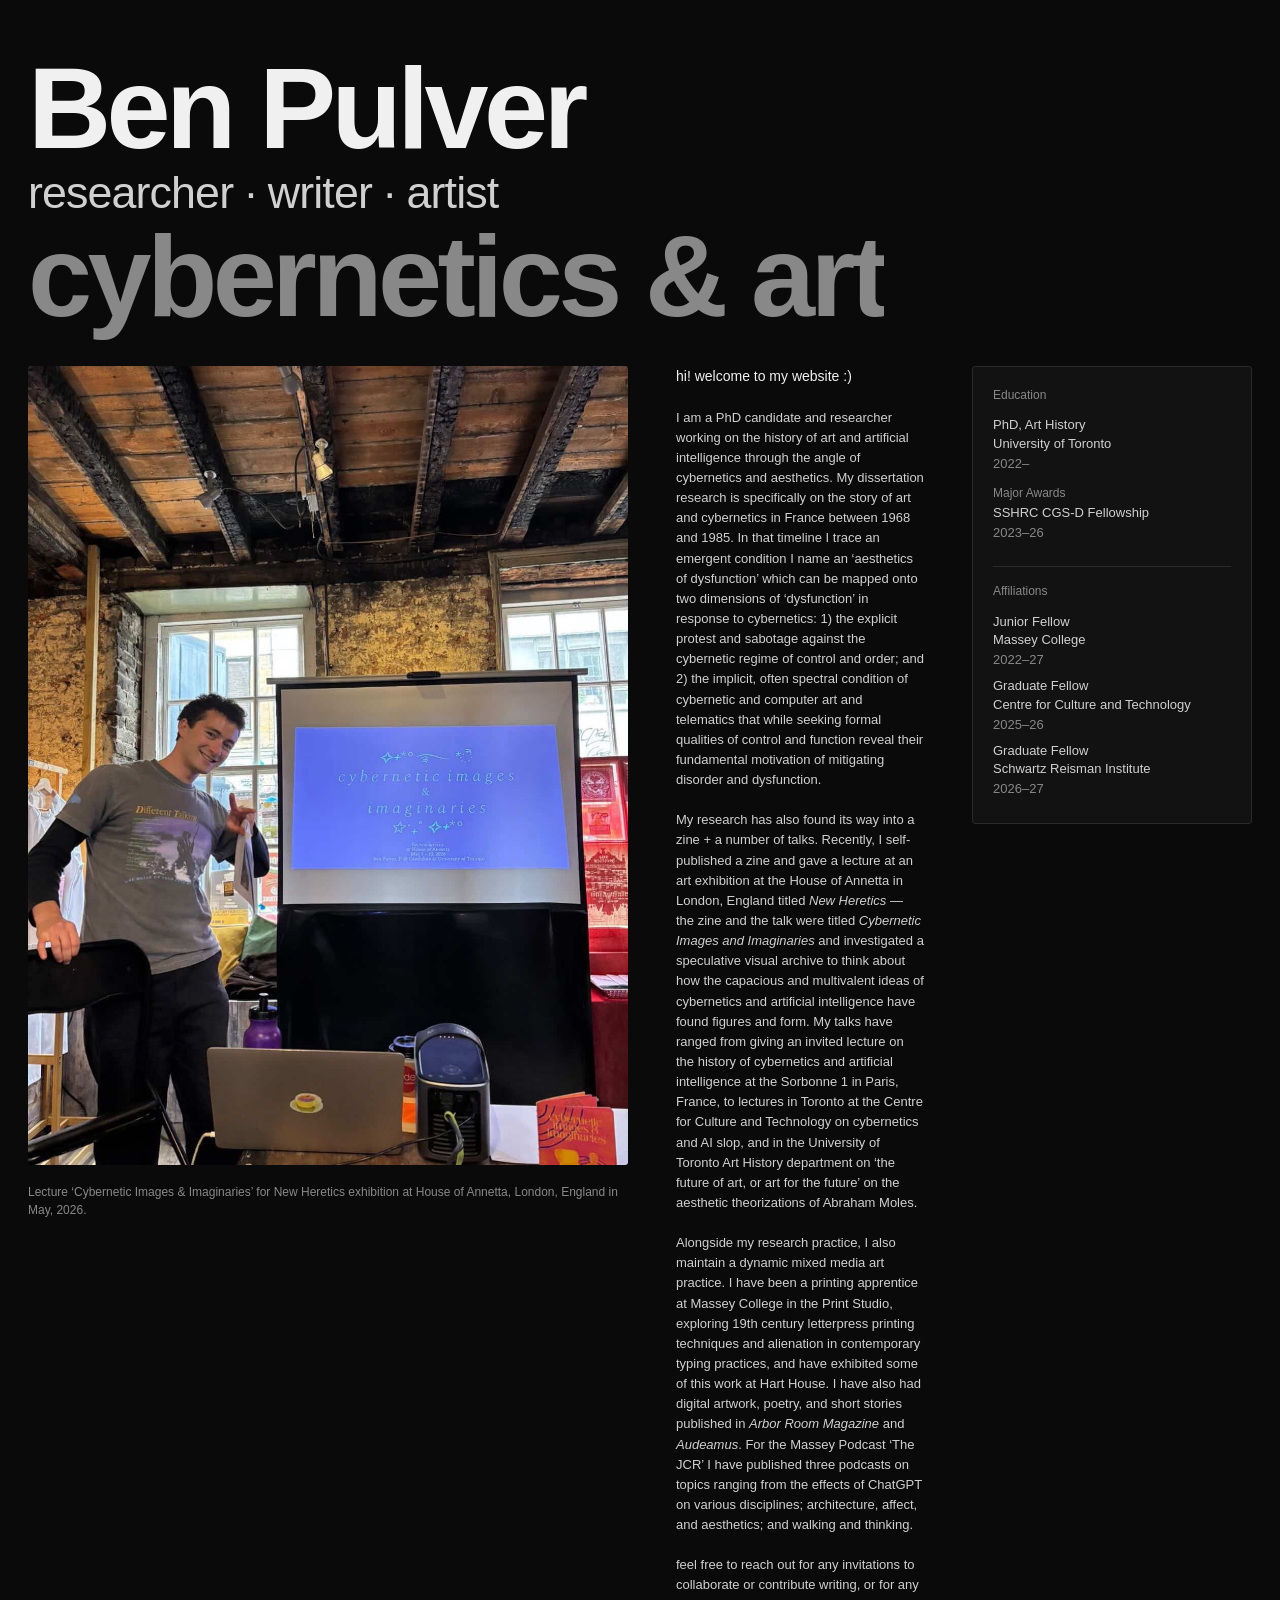
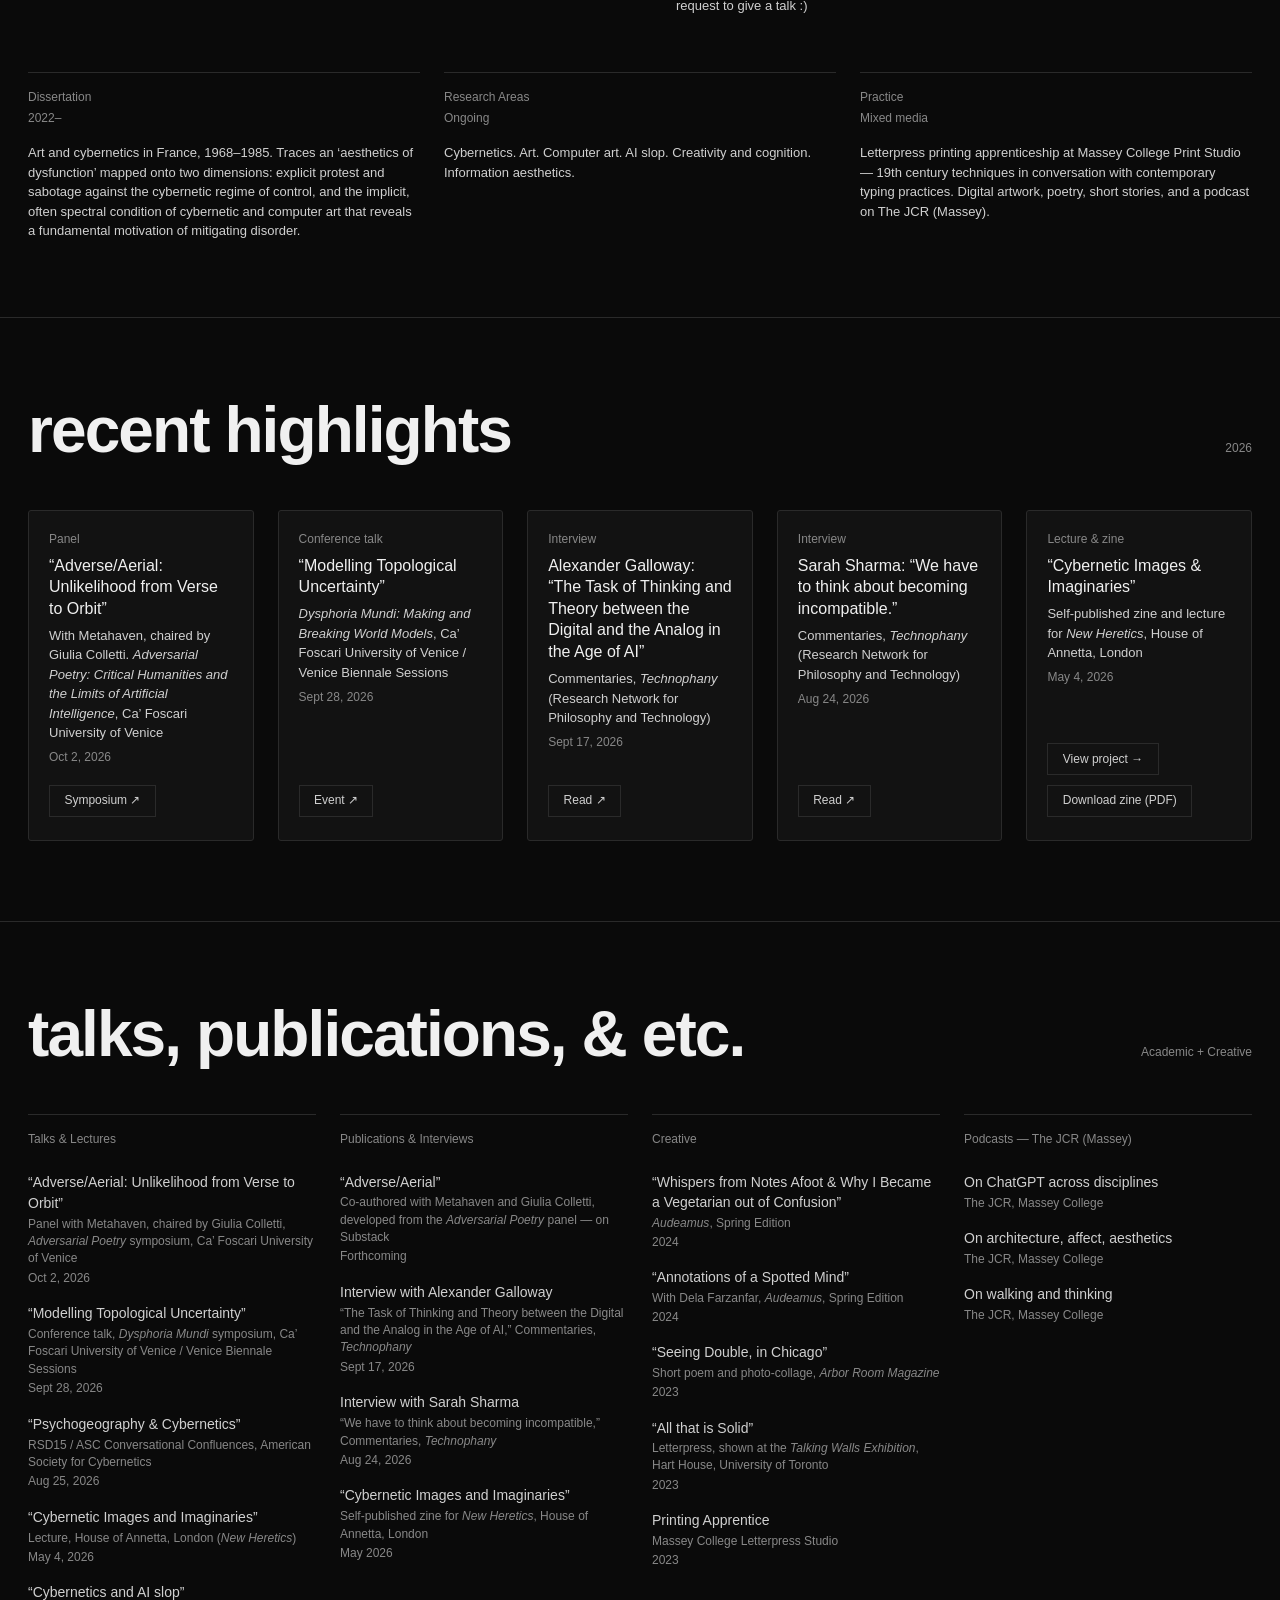
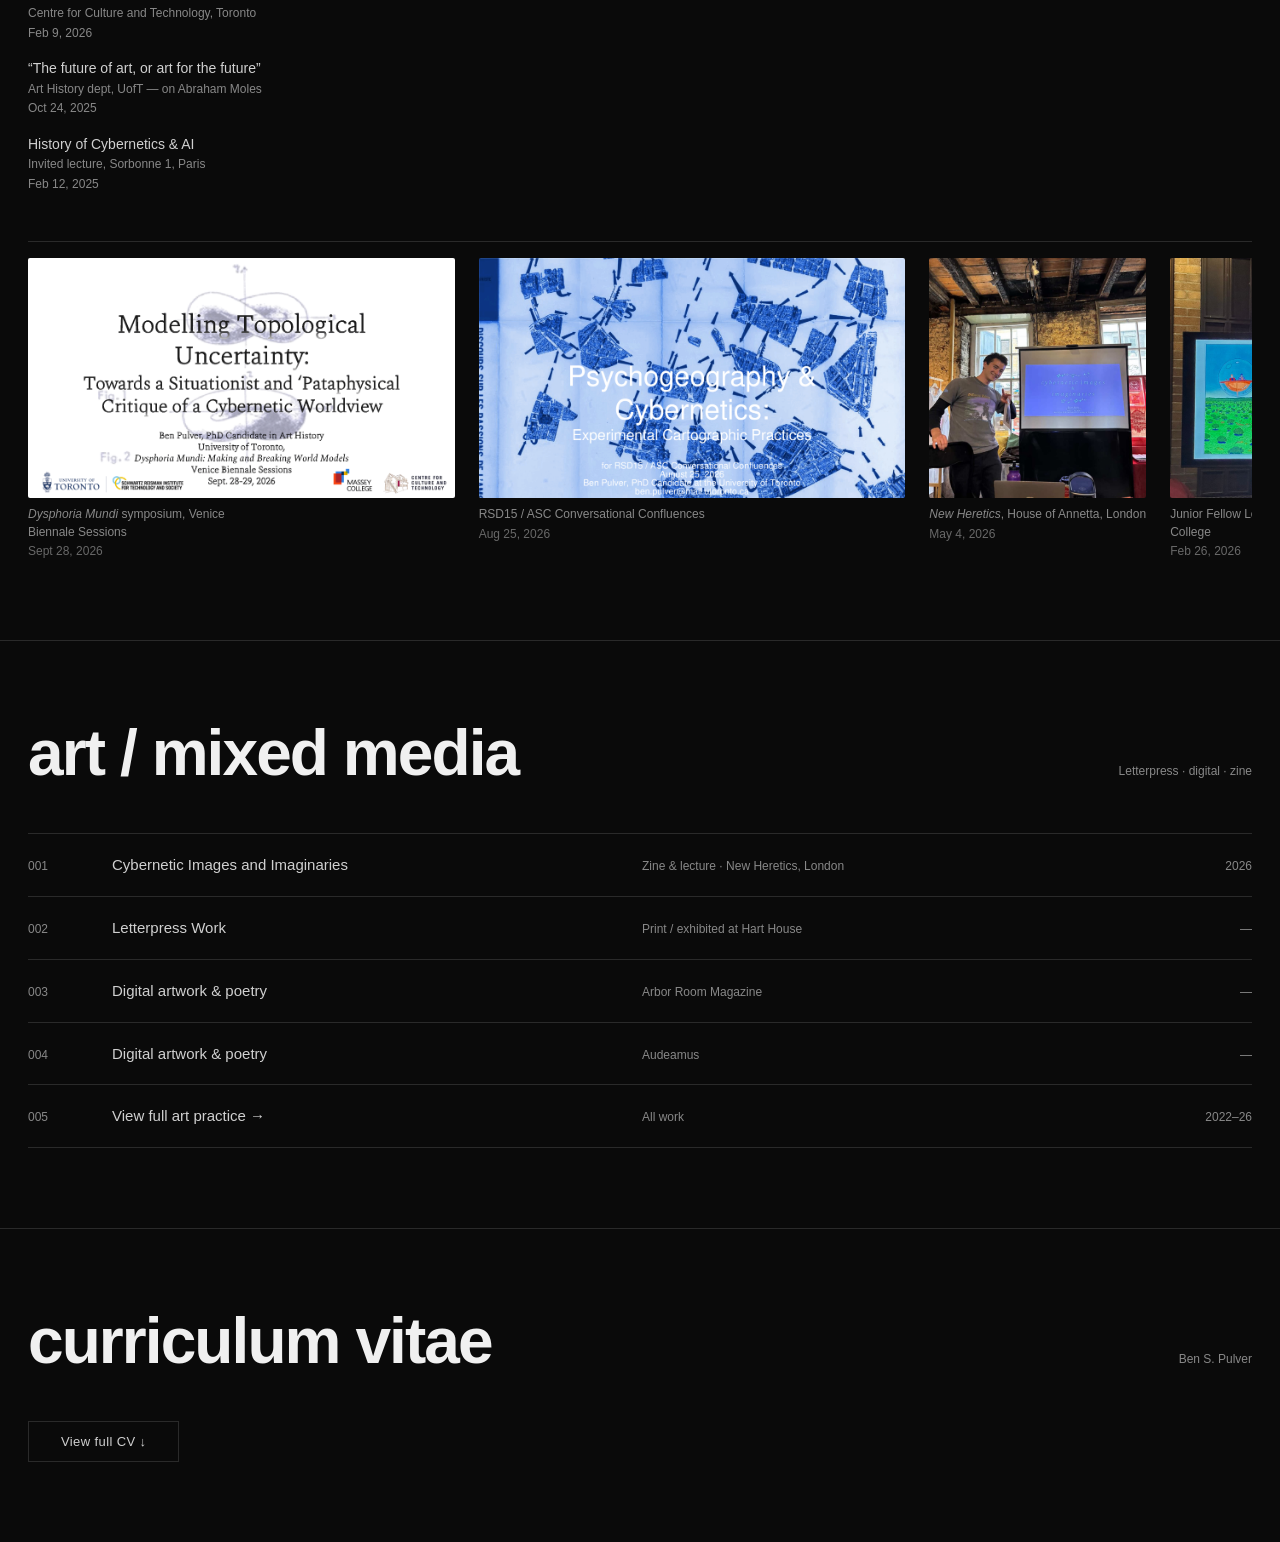
==== commit 2c95ccf8: "Remove period from hero accent line Co-Authored-By: Claude Opus 5.5 <noreply@anthropic.com> Claude-S" ====
--- a/index.html
+++ b/index.html
@@ -14,7 +14,7 @@
                 <h1>
                     <span class="line">Ben Pulver</span>
                     <span class="line line--tagline">researcher · writer · artist</span>
-                    <span class="line line--accent">cybernetics &amp; art.</span>
+                    <span class="line line--accent">cybernetics &amp; art</span>
                 </h1>
                 <video class="text-video" autoplay loop muted playsinline>
                     <source src="assets/water.mp4" type="video/mp4">
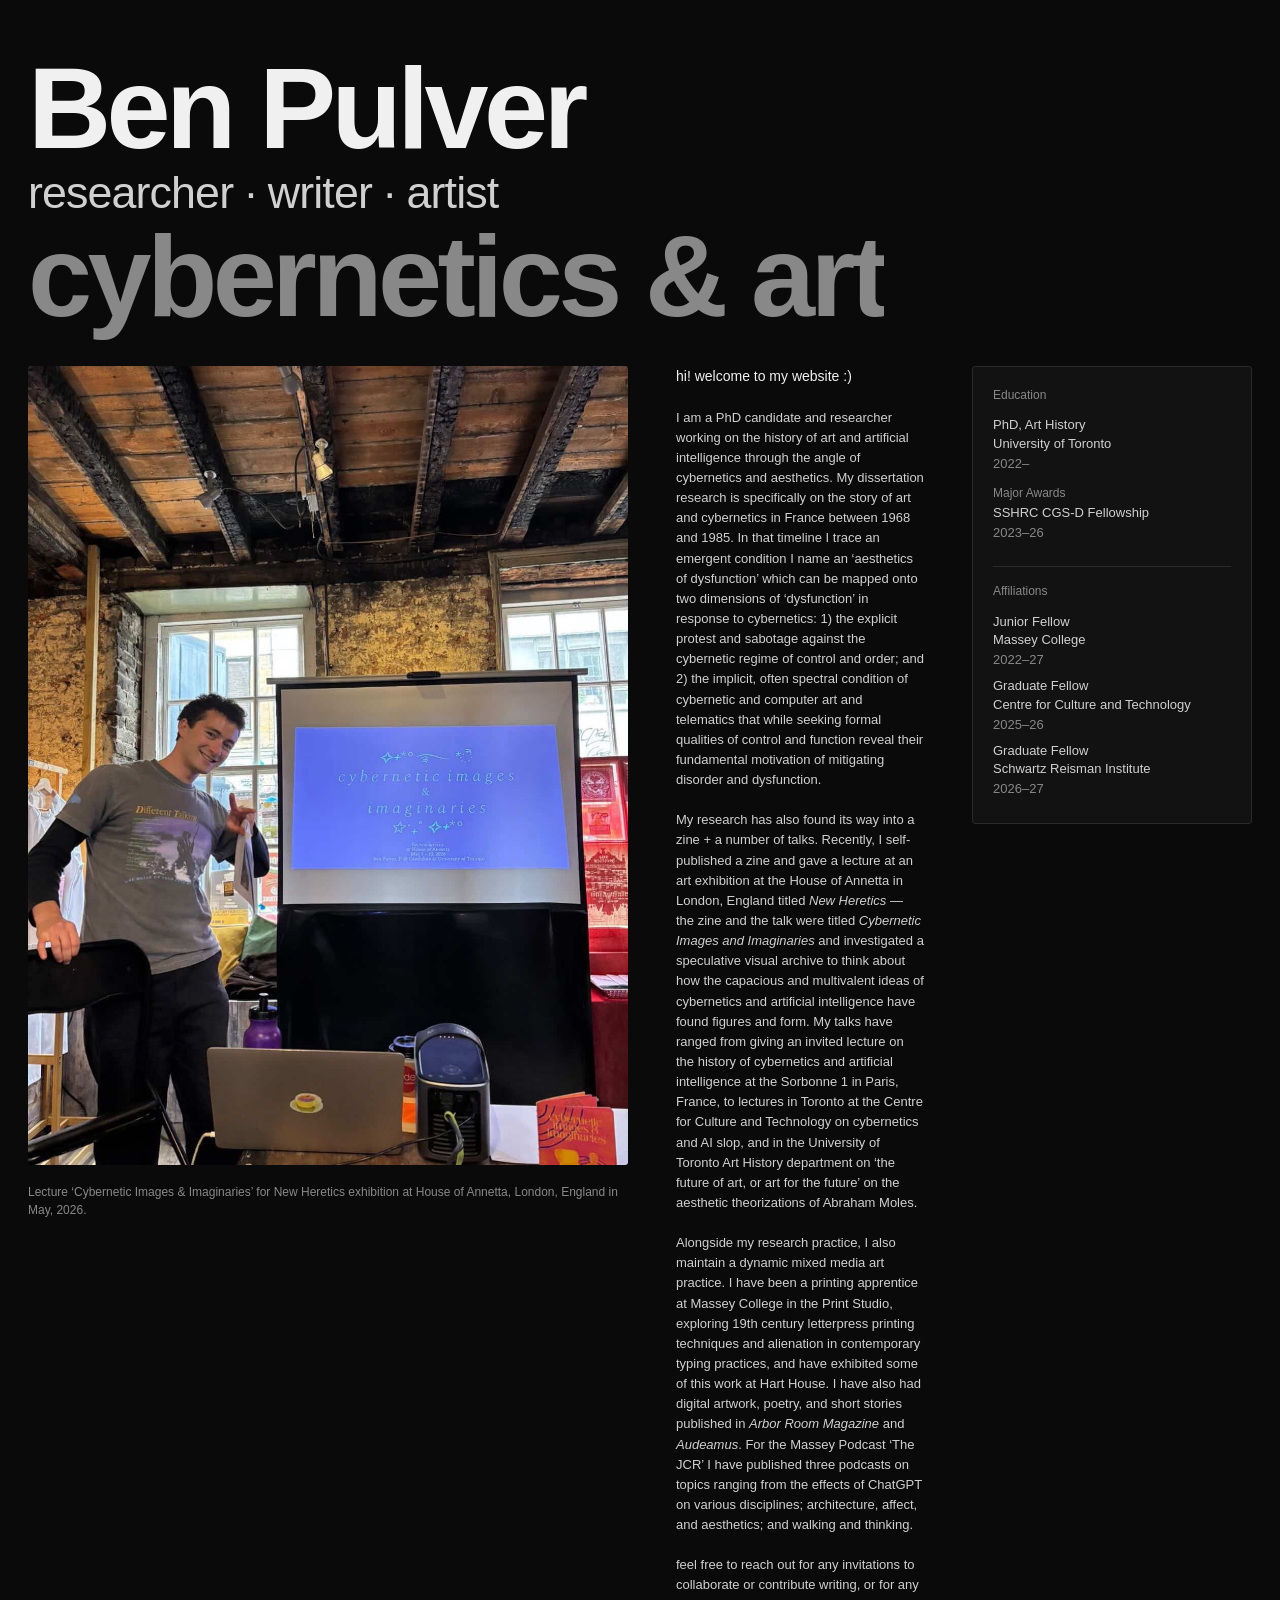
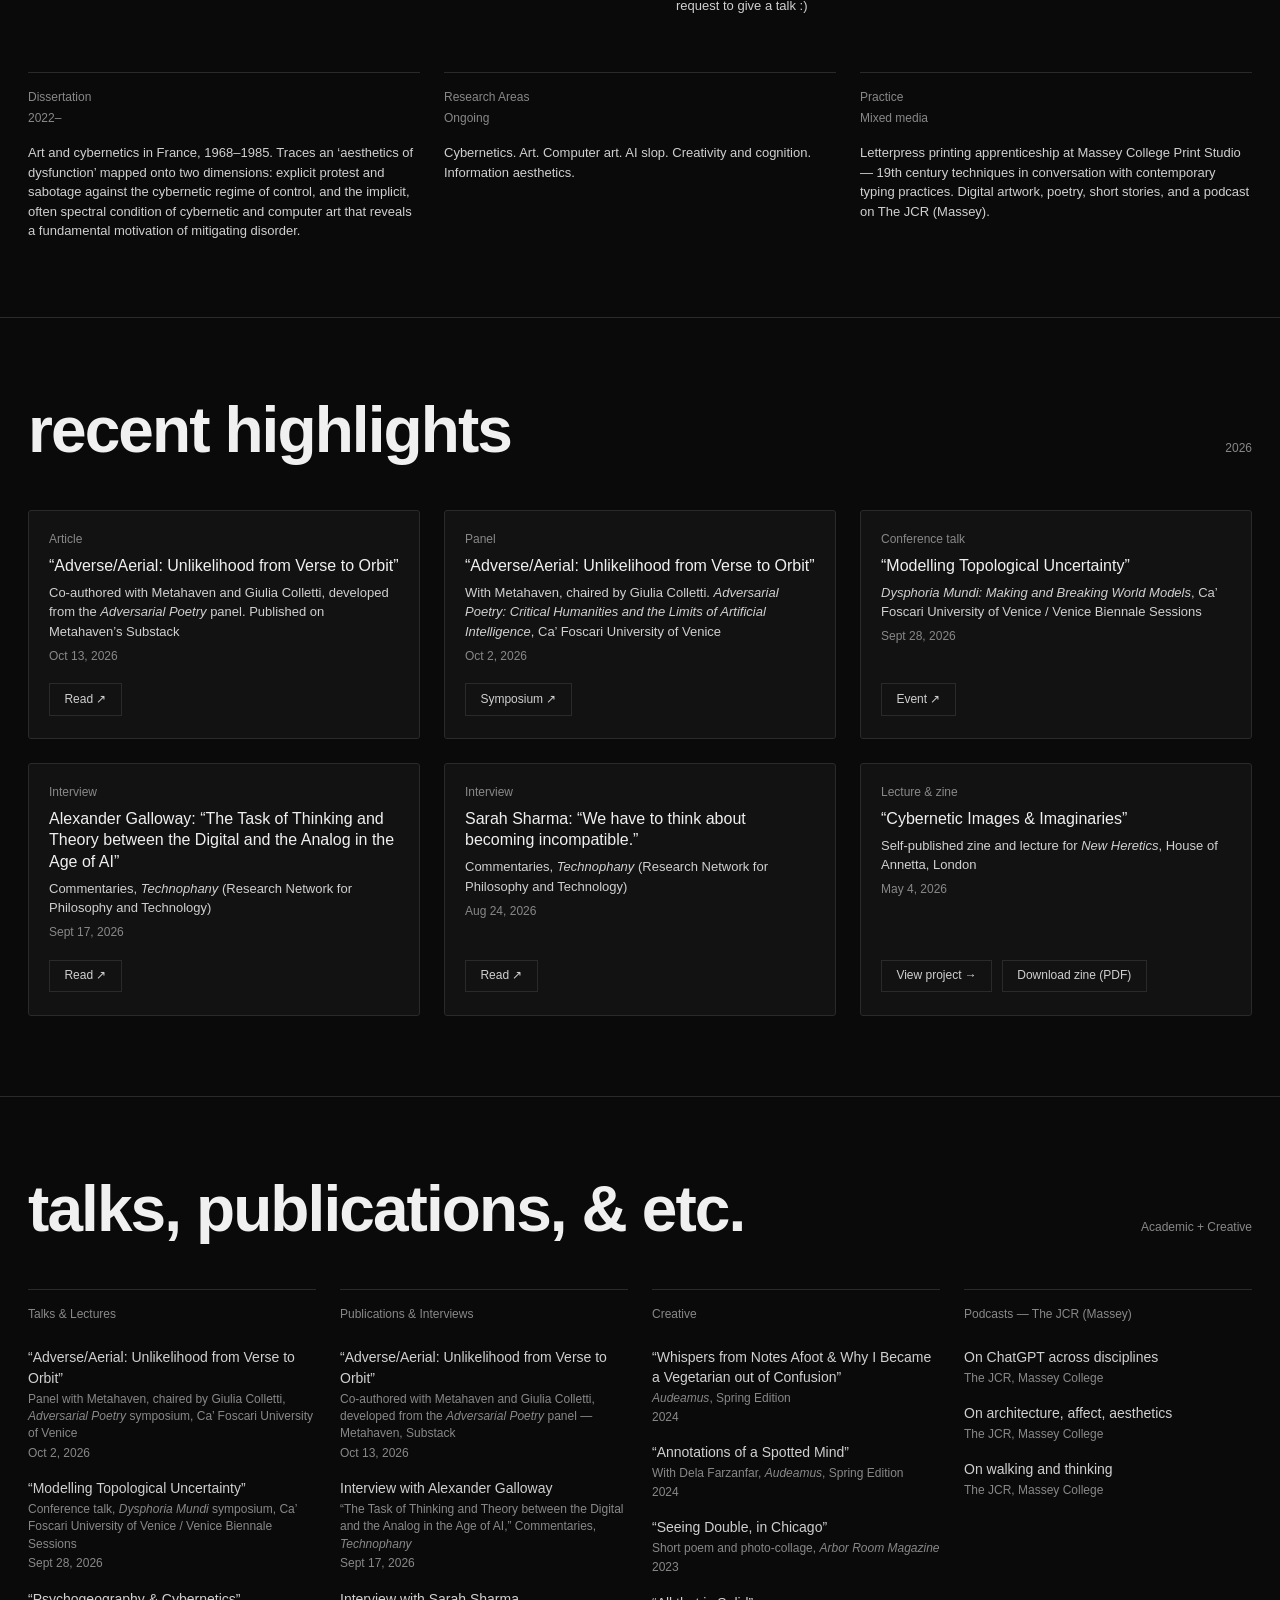
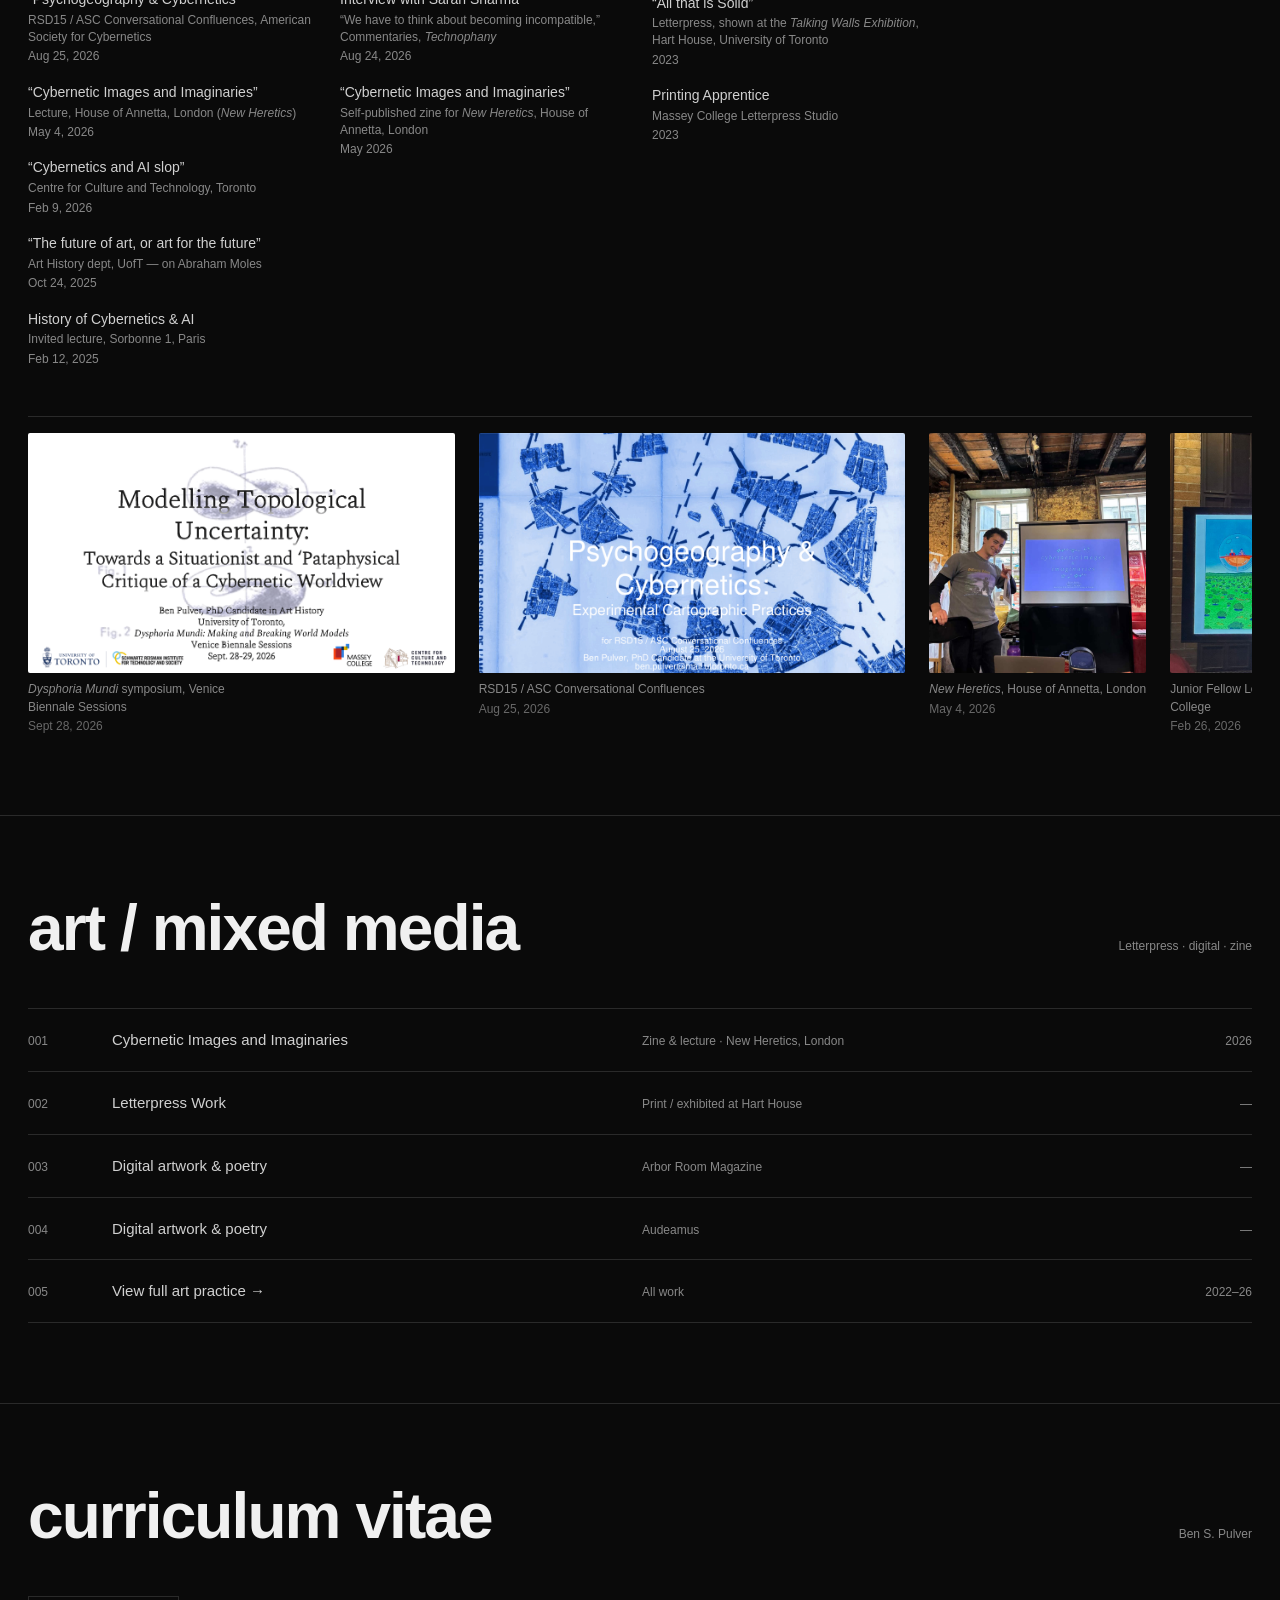
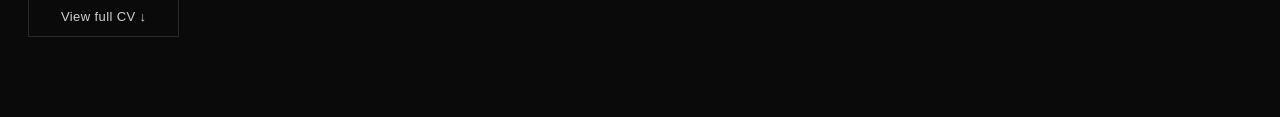
==== commit ed242ec1: "Link published Adverse/Aerial article (Metahaven Substack); add to highlights Co-Authored-By: Claude" ====
--- a/index.html
+++ b/index.html
@@ -4,8 +4,8 @@
     <meta charset="UTF-8">
     <meta name="viewport" content="width=device-width, initial-scale=1.0">
     <title>Ben Pulver — Cybernetics, Art, Aesthetics</title>
-    <link rel="stylesheet" href="bold.css?v=20261009b">
-    <link rel="stylesheet" href="art.css?v=20261009b">
+    <link rel="stylesheet" href="bold.css?v=20261015a">
+    <link rel="stylesheet" href="art.css?v=20261015a">
 </head>
 <body>
     <section class="hero">
@@ -113,6 +113,15 @@
 
         <div class="highlights-grid">
             <article class="highlight">
+                <span class="highlight-kind">Article</span>
+                <h3 class="highlight-title">&ldquo;Adverse/Aerial: Unlikelihood from Verse to Orbit&rdquo;</h3>
+                <p class="highlight-meta">Co-authored with Metahaven and Giulia Colletti, developed from the <em>Adversarial Poetry</em> panel. Published on Metahaven&rsquo;s Substack</p>
+                <span class="highlight-date">Oct 13, 2026</span>
+                <div class="highlight-links">
+                    <a href="https://mthvn.substack.com/p/adverseaerial" target="_blank" rel="noopener">Read &nearr;</a>
+                </div>
+            </article>
+            <article class="highlight">
                 <span class="highlight-kind">Panel</span>
                 <h3 class="highlight-title">&ldquo;Adverse/Aerial: Unlikelihood from Verse to Orbit&rdquo;</h3>
                 <p class="highlight-meta">With Metahaven, chaired by Giulia Colletti. <em>Adversarial Poetry: Critical Humanities and the Limits of Artificial Intelligence</em>, Ca&rsquo; Foscari University of Venice</p>
@@ -203,8 +212,8 @@
             <div class="writing-col">
                 <span class="col-label">Publications &amp; Interviews</span>
                 <div class="writing-item">
-                    <strong>&ldquo;Adverse/Aerial&rdquo;</strong>
-                    <span>Co-authored with Metahaven and Giulia Colletti, developed from the <em>Adversarial Poetry</em> panel &mdash; on Substack</span><span>Forthcoming</span>
+                    <a href="https://mthvn.substack.com/p/adverseaerial" target="_blank" rel="noopener"><strong>&ldquo;Adverse/Aerial: Unlikelihood from Verse to Orbit&rdquo;</strong></a>
+                    <span>Co-authored with Metahaven and Giulia Colletti, developed from the <em>Adversarial Poetry</em> panel &mdash; Metahaven, Substack</span><span>Oct 13, 2026</span>
                 </div>
                 <div class="writing-item">
                     <a href="https://philotechne.substack.com/p/commentaries-the-task-of-thinking" target="_blank" rel="noopener"><strong>Interview with Alexander Galloway</strong></a>
@@ -467,7 +476,7 @@
 
                 <div class="cv-entry-full">
                     <div class="cv-entry-head">
-                        <span>Pulver, Ben, Metahaven, and Giulia Colletti. &ldquo;Adverse/Aerial.&rdquo; Co-authored article developed from the panel at <em>Adversarial Poetry</em>, to be published on Substack. (forthcoming)</span>
+                        <span>Metahaven, Ben Pulver, and Giulia Colletti. &ldquo;Adverse/Aerial: Unlikelihood from Verse to Orbit.&rdquo; Co-authored article developed from the panel at <em>Adversarial Poetry</em>. Metahaven, Substack, October 13, 2026.</span>
                     </div>
                 </div>
                 <div class="cv-entry-full">
--- a/bold.css
+++ b/bold.css
@@ -436,7 +436,7 @@
 
 .highlights-grid {
     display: grid;
-    grid-template-columns: repeat(auto-fit, minmax(220px, 1fr));
+    grid-template-columns: repeat(3, minmax(0, 1fr));
     gap: var(--grid-gap);
 }
 
@@ -752,6 +752,10 @@
 /* ─── Responsive ─── */
 
 @media (max-width: 1200px) {
+    .highlights-grid {
+        grid-template-columns: repeat(2, minmax(0, 1fr));
+    }
+
     .writing-grid {
         grid-template-columns: repeat(2, minmax(0, 1fr));
         row-gap: 2.5rem;
@@ -774,6 +778,10 @@
 }
 
 @media (max-width: 600px) {
+    .highlights-grid {
+        grid-template-columns: 1fr;
+    }
+
     .hero-cv {
         grid-template-columns: 1fr;
     }
